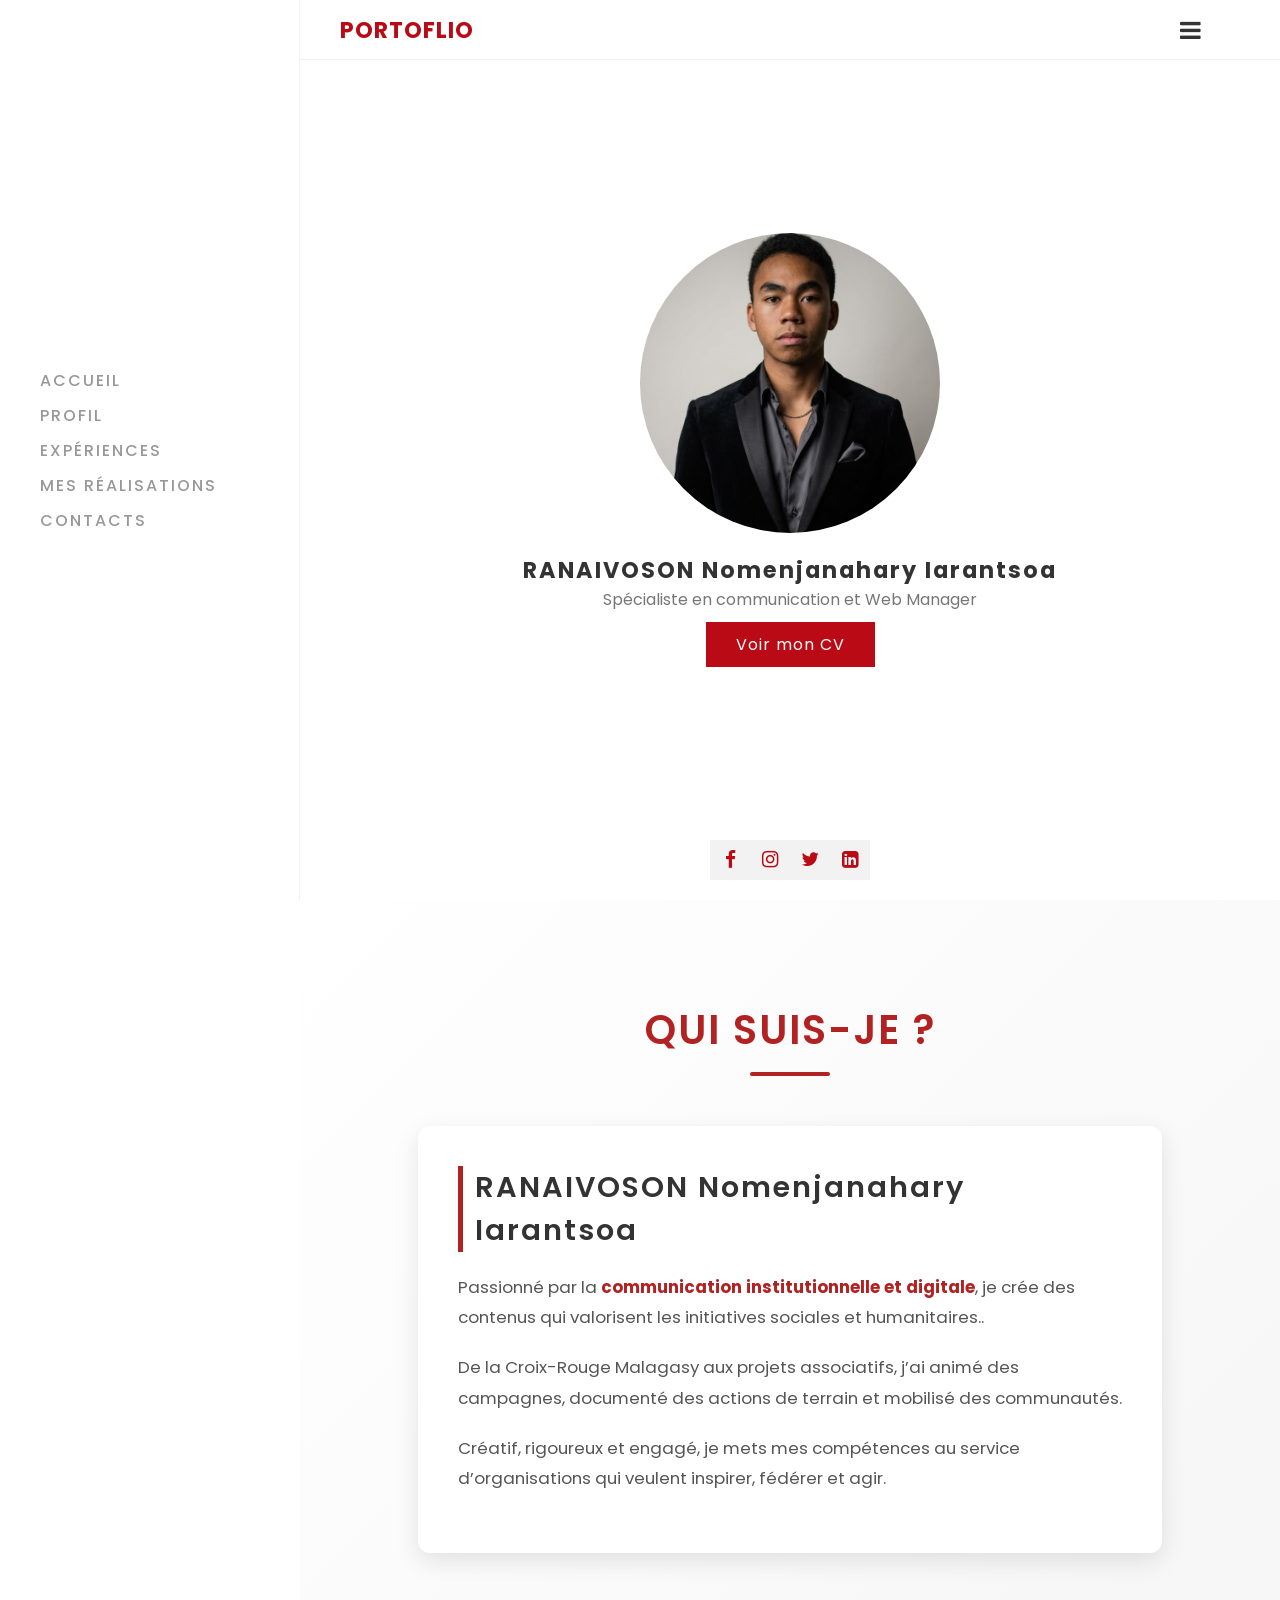
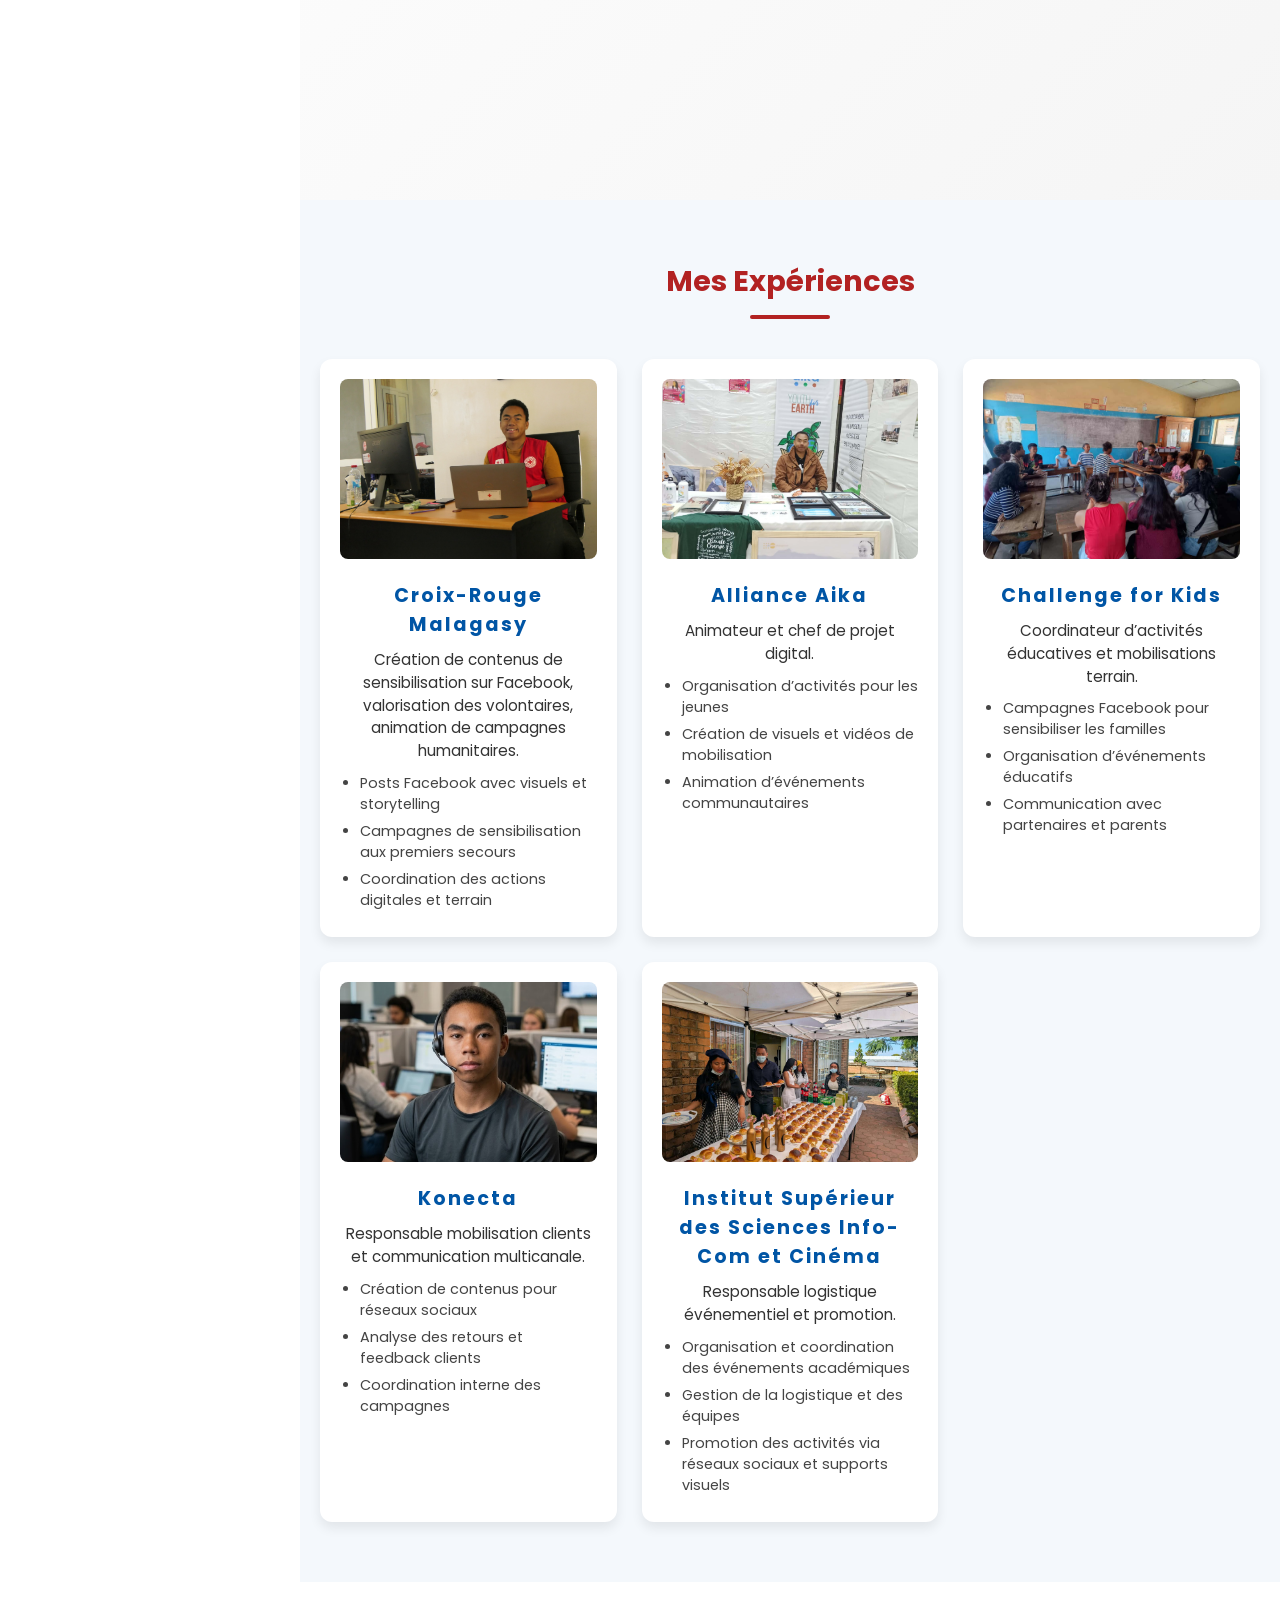
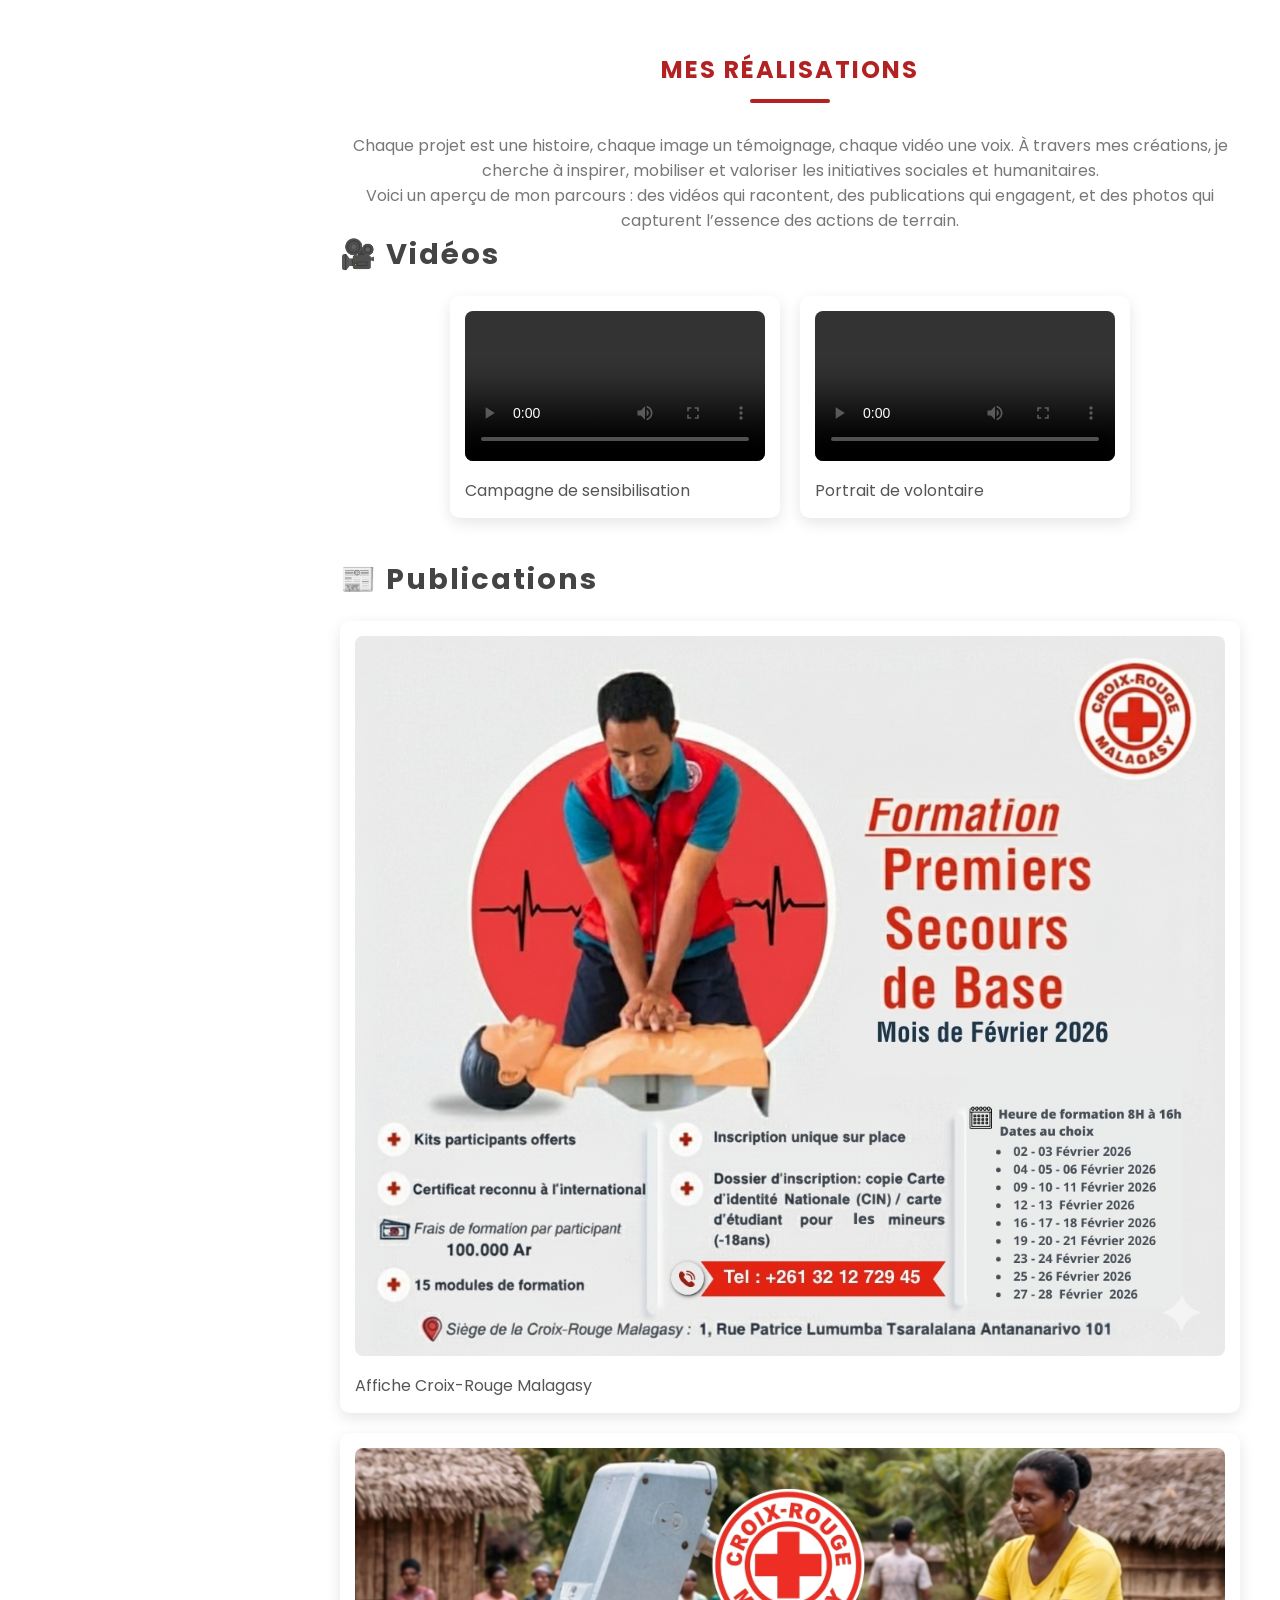
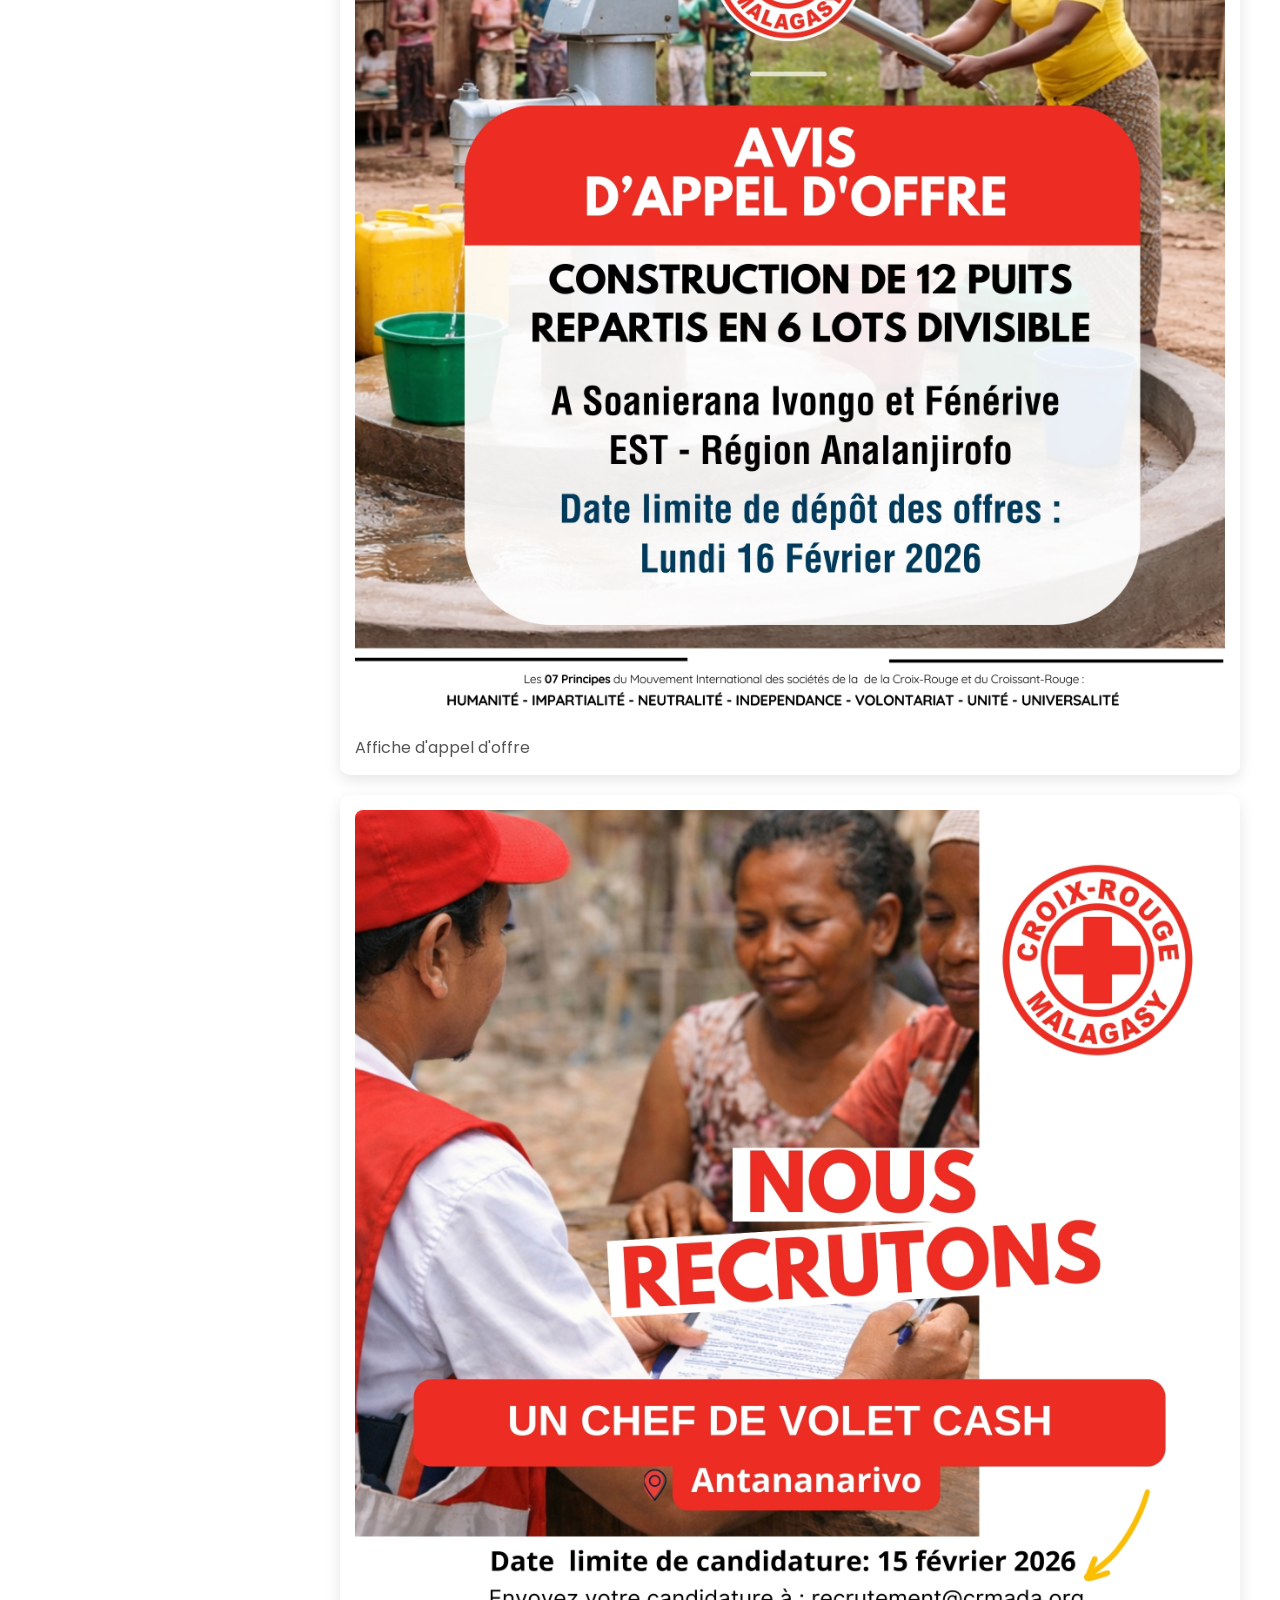
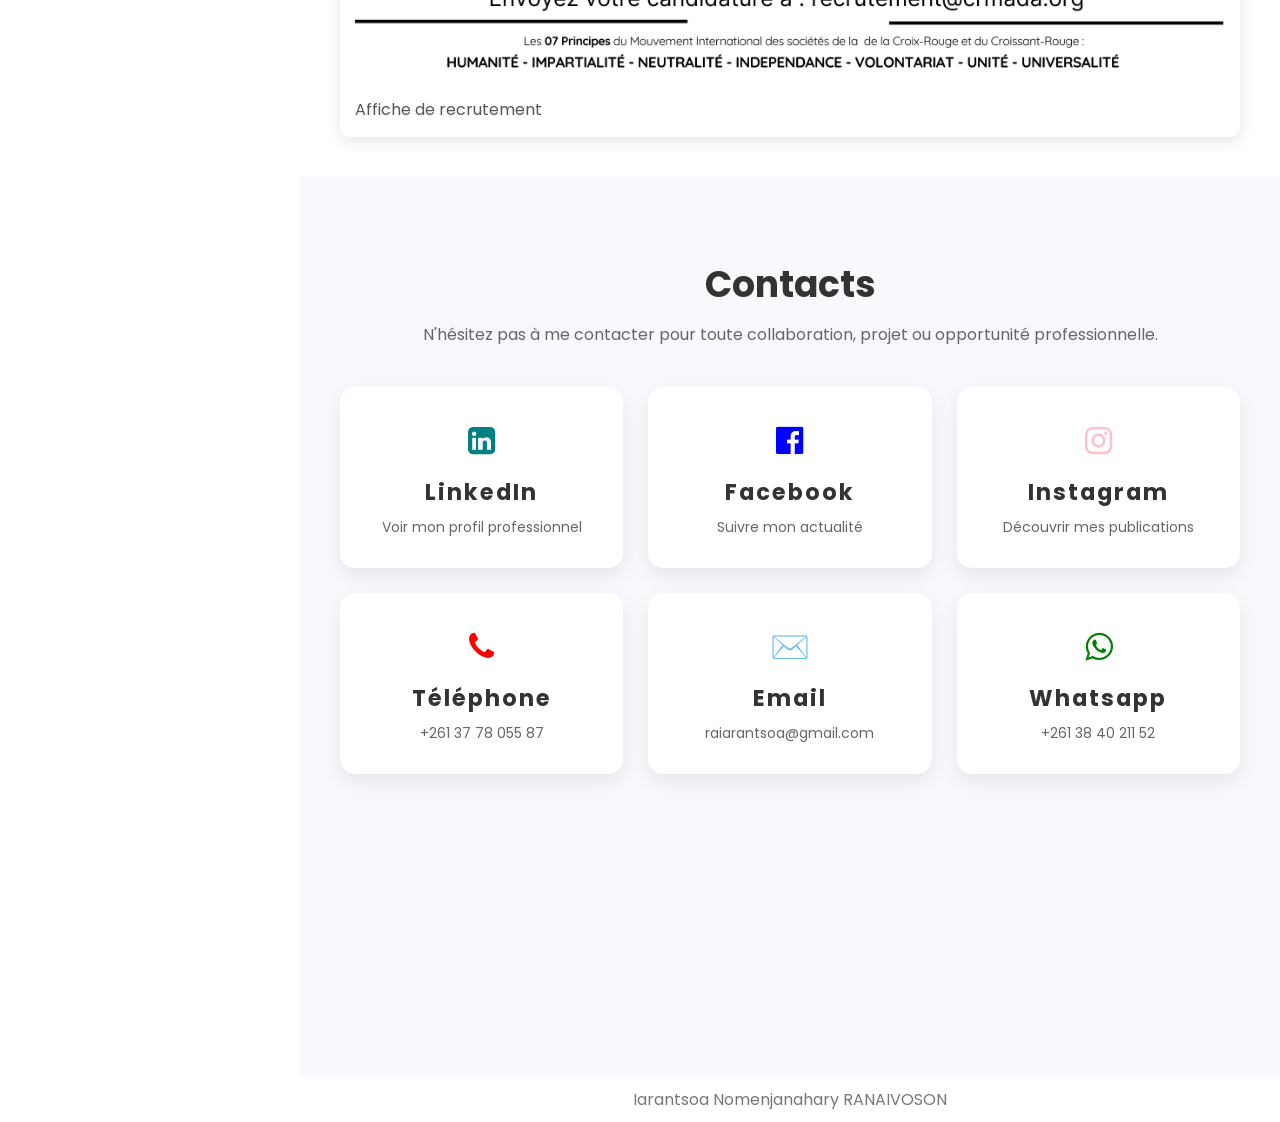
==== index.html @ b2b0bee0 "Changement de point d'entree" ====
<!DOCTYPE html>
<html>
<head>
	<meta name="viewport" content="width=device-width,initial-scale=1.0">
	<meta charset="utf-8">
	<title>Iarantsoa Nomejanahary RANAIVOSON</title>
		<link rel="icon" type="icon" href="img/photopdp.jpg">
	<link rel="stylesheet" type="text/css" href="css/style.css">
	<link rel="stylesheet" type="text/css" href="fa/css/font-awesome.css">
</head>
<body>
	<div class="container">
		<div class="navigation">
			<ul>
				<li><a href="#banner" onclick="toogleMenu()">Accueil</a></li>
				<li><a href="#about" onclick="toogleMenu()">Profil</a></li>
				<li><a href="#experiences" onclick="toogleMenu()">Expériences</a></li>
				<li><a href="#project" onclick="toogleMenu()">Mes réalisations</a></li>
				<li><a href="#contacts" onclick="toogleMenu()">Contacts</a></li>
			</ul>
		</div>
		<div class="main">
			<div class="topbar">
				<a href="" class="logo">Portoflio</a>
				<div class="toggle">
					<i class="fa  fa-bars" aria-hidden="true"></i>
				</div>
			</div>
			<!-- banner -->
			<section class="banner" id="banner">
				<div class="content">
					<div class="imgBx">
						<img src="img/photopdp.jpg" >
					</div>
					<h3>
						 RANAIVOSON Nomenjanahary Iarantsoa
					</h3>
					<p>
						Spécialiste en communication et Web Manager
					</p>
					<a href="cv/index.pdf" class="btn">Voir mon CV </a>
					<ul class="socialMedia">
						<li>
							<a href="https://www.facebook.com/iarantsoa.rnvs.3" target="_blank"><i class="fa  fa-facebook " aria-hidden="true"></i></a>
						</li>
						<li>
							<a href="https://l.facebook.com/l.php?u=https%3A%2F%2Fwww.instagram.com%2Fiarantsoarnvs%3Figsh%3DZWhvOGcxdGM3d3U2%26fbclid%3DIwZXh0bgNhZW0CMTAAYnJpZBExa0VMUjMwN0ZYQkN0WWZWNHNydGMGYXBwX2lkEDIyMjAzOTE3ODgyMDA4OTIAAR5w3efPGkUlTjDftX7gwZh1spsKpfz8XKN1yFJuy0aqqh0qO9L3MKx6yfAEMA_aem_KoYFIzAc4m8kQZNo7Ws1DQ&h=AT4IOeHcxe7ieRxf2lzGc7N1Xcu3I70grnsKXe87pZPsybtg59gprPv6Lv5XGTlJMgkVsBq06nFbKk8lMJZiVhrOu205NnX9miandU01-Leze6mNWTr0IlmEjfYr_ZLVyWRILw"><i class="fa   fa-instagram  " aria-hidden="true"></i></a>
						</li>
						<li>
							<a href=""><i class="fa  fa-twitter " aria-hidden="true"></i></a>
						</li>
						<li>
							<a href="https://l.facebook.com/l.php?u=https%3A%2F%2Fwww.linkedin.com%2Fin%2Fiarantsoa-nomenjanahary-ranaivoson-b321611b5%2Ffr%3Ffbclid%3DIwZXh0bgNhZW0CMTAAYnJpZBExa0VMUjMwN0ZYQkN0WWZWNHNydGMGYXBwX2lkEDIyMjAzOTE3ODgyMDA4OTIAAR4TrIrbIumOIO1NRiXqlJVB2dL7LQe43HGV12XHYDlV1n6swQoTzBR9OxOBsw_aem_l52jAe-01wV4t7SH_dzJBg&h=AT4IOeHcxe7ieRxf2lzGc7N1Xcu3I70grnsKXe87pZPsybtg59gprPv6Lv5XGTlJMgkVsBq06nFbKk8lMJZiVhrOu205NnX9miandU01-Leze6mNWTr0IlmEjfYr_ZLVyWRILw" target="_blank"><i class="fa  fa-linkedin-square" aria-hidden="true"></i></a>
						</li>
					</ul>
				</div>
			</section>
			<!--Apropos-->
			<section class="about" id="about">
			  <div class="title">
			    <h2>Qui suis-je ?</h2>
			  </div>
			  <div class="content">
			    <div class="textBox">
			      <h3>RANAIVOSON Nomenjanahary Iarantsoa</h3>
			      <p>
			         Passionné par la <span class="highlight">communication institutionnelle et digitale</span>, je crée des contenus qui valorisent les initiatives sociales et humanitaires..
			      </p>
			      <p>
			                De la Croix-Rouge Malagasy aux projets associatifs, j’ai animé des campagnes, documenté des actions de terrain et mobilisé des communautés.
			      </p>
			      <p>
			        Créatif, rigoureux et engagé, je mets mes compétences au service d’organisations qui veulent inspirer, fédérer et agir.
     			 </p>
			      </p>
			    </div>
			  </div>
			</section>

			<!-- Services -->
	<section id="experiences">
  <h2>Mes Expériences</h2>
  <div class="experience-grid">

    <!-- Croix-Rouge Malagasy -->
    <div class="card">
      <img src="img/1.jpg" alt="Croix-Rouge Malagasy">
      <h3>Croix-Rouge Malagasy</h3>
      <p>Création de contenus de sensibilisation sur Facebook, 
         valorisation des volontaires, animation de campagnes humanitaires.</p>
      <ul>
        <li>Posts Facebook avec visuels et storytelling</li>
        <li>Campagnes de sensibilisation aux premiers secours</li>
        <li>Coordination des actions digitales et terrain</li>
      </ul>
    </div>

    

    <!-- Alliance Aika -->
    <div class="card">
      <img src="img/aika.jpg" alt="Alliance Aika">
      <h3>Alliance Aika</h3>
      <p>Animateur et chef de projet digital.</p>
      <ul>
        <li>Organisation d’activités pour les jeunes</li>
        <li>Création de visuels et vidéos de mobilisation</li>
        <li>Animation d’événements communautaires</li>
      </ul>
    </div>
      <!-- Challenge for Kids -->
    <div class="card">
      <img src="img/cfk1.jpg" alt="Challenge for Kids">
      <h3>Challenge for Kids</h3>
      <p>Coordinateur d’activités éducatives et mobilisations terrain.</p>
      <ul>
        <li>Campagnes Facebook pour sensibiliser les familles</li>
        <li>Organisation d’événements éducatifs</li>
        <li>Communication avec partenaires et parents</li>
      </ul>
    </div>
<!-- Konecta -->
		    <div class="card">
		      <img src="img/000.jpg" alt="Konecta">
		      <h3>Konecta</h3>
		      <p>Responsable mobilisation clients et communication multicanale.</p>
		      <ul>
		        <li>Création de contenus pour réseaux sociaux</li>
		        <li>Analyse des retours et feedback clients</li>
		        <li>Coordination interne des campagnes</li>
		      </ul>
		    </div>
		  

		     <div class="card">
		      <img src="img/cfk.jpg" alt="Institut Supérieur des Sciences Info-Com et Cinéma">
		      <h3>Institut Supérieur des Sciences Info-Com et Cinéma</h3>
		      <p>Responsable logistique événementiel et promotion.</p>
		      <ul>
		        <li>Organisation et coordination des événements académiques</li>
		        <li>Gestion de la logistique et des équipes</li>
		        <li>Promotion des activités via réseaux sociaux et supports visuels</li>
		      </ul>
		    </div>

		  </div>
		</section>


			<!-- Projets -->
			<section class="project adjuste" id="project">
				<div class="title">
					<h2>Mes réalisations</h2>
				    <p>
				      Chaque projet est une histoire, chaque image un témoignage, chaque vidéo une voix. 
				      À travers mes créations, je cherche à <span class="highlight">inspirer, mobiliser et valoriser</span> 
				      les initiatives sociales et humanitaires. 
				    </p>
				    <p>
				      Voici un aperçu de mon parcours : des vidéos qui racontent, des publications qui engagent, 
				      et des photos qui capturent l’essence des actions de terrain.
				    </p>
				</div>
				 <div class="content">
    <!-- Vidéos -->
			    <div class="category fade-in">
			     	<h3>🎥 Vidéos</h3>
			     	<div class="grid">
			       		<div class="item zoom">
			         		<video controls src="videos/1.mp4"></video>
			         		<p>Campagne de sensibilisation</p>
			        	</div>
			        	<div class="item zoom">
			          		<video controls src="videos/4.mp4"></video>
			          		<p>Portrait de volontaire</p>
			        	</div>
			      	</div>
			    </div>
			    <!-- Publications -->
			    <div class="category fade-in">
			      <h3>📰 Publications</h3>
			      <div class="grid">
			        <div class="item zoom">
			          <img src="img/5.jpg" alt="Publication 1">
			          <p>Affiche Croix-Rouge Malagasy</p>
			        </div>
			        <div class="item zoom">
			          <img src="img/4.jpg" alt="Publication 2">
			          <p>Affiche d'appel d'offre</p>
			        </div>
			         <div class="item zoom">
			          <img src="img/3.jpg" alt="Publication 2">
			          <p>Affiche de recrutement</p>
			        </div>
			      </div>
			    </div>

			    <!-- Photos -->
				</div>
			</section>
		<!--Contact-->
			<section id="contacts" class="contact adjuste">
				<h2 class="section-title">Contacts</h2>
				<p class="contact-intro">
					N'hésitez pas à me contacter pour toute collaboration, projet ou opportunité professionnelle.
				</p>
				<div class="contact-container">
					<a href="" class="contact-card" target="_blank">
					<span class="icon">
						<i class="fa  fa-linkedin-square linkdin" aria-hidden="true"></i>
					</span>
					<h3>LinkedIn</h3>
					<p>Voir mon profil professionnel</p>
					</a>

					<a href="https://l.facebook.com/l.php?u=https%3A%2F%2Fwww.instagram.com%2Fiarantsoarnvs%3Figsh%3DZWhvOGcxdGM3d3U2%26fbclid%3DIwZXh0bgNhZW0CMTAAYnJpZBExa0VMUjMwN0ZYQkN0WWZWNHNydGMGYXBwX2lkEDIyMjAzOTE3ODgyMDA4OTIAAR5w3efPGkUlTjDftX7gwZh1spsKpfz8XKN1yFJuy0aqqh0qO9L3MKx6yfAEMA_aem_KoYFIzAc4m8kQZNo7Ws1DQ&h=AT4IOeHcxe7ieRxf2lzGc7N1Xcu3I70grnsKXe87pZPsybtg59gprPv6Lv5XGTlJMgkVsBq06nFbKk8lMJZiVhrOu205NnX9miandU01-Leze6mNWTr0IlmEjfYr_ZLVyWRILw
					" class="contact-card" target="_blank">
					<span class="icon">
						<i class="fa  fa-facebook-official fb" aria-hidden="true"></i>
					</span>
					<h3>Facebook</h3>
					<p>Suivre mon actualité</p>
					</a>

					<a href="https://instagram.com/tonprofil" class="contact-card" target="_blank">
					<span class="icon">
						<i class="fa  fa-instagram insta" aria-hidden="true"></i>
					</span>
					<h3>Instagram</h3>
					<p>Découvrir mes publications</p>
					</a>

					<a href="tel:+261377805587" class="contact-card">
					<span class="icon">
						<i class="fa  fa-phone phone" aria-hidden="true"></i>
					</span>
					<h3>Téléphone</h3>
					<p>+261 37 78 055 87</p>
					</a>

					<a href="raiarantsoa@gmail.com" class="contact-card">
					<span class="icon">✉️</span>
					<h3>Email</h3>
					<p>raiarantsoa@gmail.com</p>
					</a>

					<a href="https://wa.me/261384021152" class="contact-card">
					<span class="icon">
						<i class="fa  fa-whatsapp tsapp" aria-hidden="true"></i>
					</span>
					<h3>Whatsapp</h3>
					<p>+261 38 40 211 52</p>
					</a>
					
				</div>

			</section>
			
			<!-- Copyright Text -->
			<div class="copyright">
				<p>
					Iarantsoa Nomenjanahary RANAIVOSON
				</p>
			</div>
		</div>
	</div>
	
	<script>
		let toggle=document.querySelector('.toggle');
		let topbar=document.querySelector('.topbar');
		let navigation=document.querySelector('.navigation');
		let main=document.querySelector('.main');
		toggle.onclick=function(){
			toggle.classList.toggle('active');
			topbar.classList.toggle('active');
			navigation.classList.toggle('active');
			main.classList.toggle('active');
		}
		//now , we fix menu active class issue
		function toogleMenu(){
		let navigation=document.querySelector('.navigation');
		let main=document.querySelector('.main');
		navigation.classList.remove('active');
		main.classList.remove('active');
		}
	</script>
</body>
</html>
---- css/style.css ----
@import url('https:fonts.googleapis.com/css?family=Poppins:200,300,400,500,600,700,800,900&display=swap');
*{
	margin: 0;
	padding: 0;
	box-sizing: border-box;
	font-family: 'Poppins',sans-serif;
	scroll-behavior: smooth;
}

:root
{
	--black:#333;
	--black2:#b90a15;
	--white:#fff;
	--white2:#fff;
}
body
{
	overflow-x: hidden;
}
.container{
	position: relative;
	width: 100%
}
.navigation{
	position: fixed;
	width:300px;
	height: 100%;
	border-right: 1px solid rgba(0,0,0,0.05);
	background: var(--white2);
	display: flex;
	justify-content: center;
	align-items: center;
	overflow: hidden;
	transition: width 0.5s,left 0.5s ;
}
.navigation.active{
	width: 0;
}
.navigation ul
{
	position: relative;
	top: 0;
	left: 0;
	width: 100%;
	padding: 20px 40px;
}
.navigation ul li
{
	position: relative;
	width: 100%;
	list-style: none;
}
.navigation ul li a
{
	position: relative;
	display: block;
	width: 100%;
	margin: 10px 0;
	white-space: normal;
	display: flex;
	text-transform: uppercase;
	text-decoration: none;
	color: var(--black);
	font-weight: 500;
	letter-spacing: 2px;
	opacity: 0.5;
}
.navigation ul li a:hover
{
	opacity: 1;
}
.main
{
	position: absolute;
	width: calc(100% - 300px);
	left:300px;
	background: var(--white);
	min-height: 100vh;
	transition: width 0.5s, left:0.5s;
}
.main.active
{
	width: calc(100% - 0px);
	left: 0px;
}
.main .topbar
{
	position: fixed;
	top: 0;
	width: calc(100% - 300px);
	left: 300px;
	background: var(--white2);
	border-bottom: 1px solid rgba(0,0,0,0.05);
	height: 60px;
	padding: 0 40px;
	display: flex;
	justify-content: space-between;
	align-items: center;
	z-index: 10000;
	transition: width 0.5s, left:0.5s;
}
.main .topbar.active
{
	width: calc(100% - 0px);
	left: 0px;
}
.main .topbar .logo
{
	color: #b90a15;
	font-weight: 700;
	text-decoration: none;
	font-size: 1.4em;
	text-transform: uppercase;
	letter-spacing: 1px;
}
.main .topbar .toggle
{
	position: relative;
	width: 60px;
	height: 60px;
	cursor: pointer;
	display: flex;
	align-items: center;
	font-size: 24px;
	color: var(--black);
}
section
{
	position: relative;
	min-height: 100vh;
}
.banner
{
	display: flex;
	justify-content: center;
	align-items: center;
	padding: 0 20px;
}
.banner .content
{
	display: flex;
	flex-direction: column;
	align-items: center;
	justify-content: center;
}
.banner .imgBx
{
	position: relative;
	width: 300px;
	height: 300px;
	overflow: hidden;
	border-radius: 50%;
	margin-bottom: 20px;
}
.banner .imgBx img
{
	position: absolute;
	top: 0;
	left: 0;
	width: 100%;
	height: 100%;
	object-fit: cover;
}
h3
{
	position: relative;
	font-size: 1.4em;
	color: var(--black);
	letter-spacing: 2px;
	/*text-transform: uppercase;*/
}
p
{
	color: #777;
}
.btn
{
	position: relative;
	display: inline-block;
	padding: 10px 30px;
	background: #b90a15;
	color: #fff;
	font-weight: 400;
	letter-spacing: 1px;
	margin-top: 10px;
	text-decoration: none;
}
.socialMedia
{
	position: absolute;
	bottom: 20px;
	display: flex;
}
.socialMedia li
{
	list-style: none;
}
.socialMedia li a
{
	display: inline-block;
	width: 40px;
	height: 40px;
	background: rgba(0,0,0,0.05);
	display: flex;
	justify-content: center;
	align-items: center;
	text-decoration: none;
	color: #b90a15;
	font-size: 1.2em;
}
.socialMedia li a:hover
{
	background: var(--black2);
	color: #fff;
}
.adjuste
{
	width: 100%;
	position: relative;
	min-height: 100vh;
	padding: 0 40px;
	padding-top: 70px;
	background: var(--white);
	color: var(--black);
	display: inline-block;
}
.title
{
	width: 100%;
	text-align: center;
	display: flex;
	justify-content: center;
	align-items: center;
	flex-direction: column;
}
.title h2
{
	position: relative;
	text-transform: uppercase;
	letter-spacing: 2px;
	font-size: 1.5em;
	margin-bottom: 30px;
	color: #b22222;
  font-weight: 700;
}
.title h2::
{
	content:'';
	position: absolute;
	left: 50%;
	transform: translateX(-50%);
	bottom: -10px;
	width: 50px;
	height: 1px;
	background: var(--black);
}
/*.about */
/* Section About */
.about {
  padding: 100px 12%;
  background: linear-gradient(135deg, #ffffff, #f5f5f5);
  font-family: 'Poppins', sans-serif;
}

.about .title h2 {
  text-align: center;
  font-size: 2.5em;
  color: #b22222;
  margin-bottom: 50px;
  font-weight: 600;
  position: relative;
}

.about .title h2::after {
  content: "";
  display: block;
  width: 80px;
  height: 4px;
  background: #b22222;
  margin: 12px auto 0;
  border-radius: 2px;
}

.about .content {
  display: flex;
  justify-content: center;
}

.about .textBox {
  max-width: 800px;
  background: #fff;
  padding: 40px;
  border-radius: 12px;
  box-shadow: 0 8px 25px rgba(0,0,0,0.1);
  text-align: left;
  transition: transform 0.3s ease;
}

.about .textBox:hover {
  transform: translateY(-5px);
}

.about .textBox h3 {
  font-size: 1.8em;
  margin-bottom: 20px;
  color: #333;
  font-weight: 600;
  border-left: 5px solid #b22222;
  padding-left: 12px;
}

.about .textBox p {
  font-size: 1.05em;
  line-height: 1.8;
  color: #555;
  margin-bottom: 20px;
}

.about .textBox .highlight {
  color: #b22222;
  font-weight: bold;
}

/* Responsive Design */
@media (max-width: 768px) {
  .about {
    padding: 60px 8%;
  }

  .about .textBox {
    padding: 25px;
  }

  .about .title h2 {
    font-size: 2em;
  }

  .about .textBox h3 {
    font-size: 1.4em;
  }

  .about .textBox p {
    font-size: 0.95em;
  }
}
/*
.services .content
{
	display: grid;
	grid-template-columns: repeat(3,1fr);
	grid-gap: 20px;
	margin: 40px 0;
}
.services .content .serviceBox
{
	border:1px solid rgba(0,0,0,0.05);
	padding: 50px 20px;
	display: flex;
	background: var(--white2);
	justify-content: center;
	align-items: center;
	flex-direction: column;
}
.services .content .serviceBox img
{
	max-width: 50px;
}

.services .content .serviceBox h2
{
	font-size: 1.1em;
	margin-top: 20px;
	margin-bottom: 10px;
	font-weight: 600;
	color: var(--black);
	text-align: center;
	letter-spacing: 2px;
	text-transform: uppercase;
}
.services .content .serviceBox p
{
	text-align: center;
}*/
#experiences {
  padding: 60px 20px;
  background-color: #f4f8fc;
  text-align: center;
}
#experiences h2{
  font-size: 1.8em;
  margin-bottom: 40px;
  color:#b22222 ;
}
.experience-grid {
  display: grid;
  grid-template-columns: repeat(auto-fit, minmax(280px, 1fr));
  gap: 25px;
}
#experiences h2::after {
  content: "";
  display: block;
  width: 80px;
  height: 4px;
  background: #b22222;
  margin: 12px auto 0;
  border-radius: 2px;

}
.card {
  background: white;
  border-radius: 12px;
  box-shadow: 0 6px 12px rgba(0,0,0,0.08);
  padding: 20px;
  transition: transform 0.3s ease;
}
.card:hover {
  transform: translateY(-8px);
}
.card img {
  width: 100%;
  height: 180px;
  object-fit: cover;
  border-radius: 8px;
  margin-bottom: 15px;
}
.card h3 {
  color: #0055a5;
  font-size: 1.2em;
  margin-bottom: 10px;
}
.card p {
  font-size: 0.95em;
  color: #333;
  line-height: 1.5;
}
.card ul {
  text-align: left;
  margin-top: 10px;
  padding-left: 20px;
  font-size: 0.9em;
  color: #444;
}
.card ul li {
  margin-bottom: 6px;
}
/*------------------Projets----*/
.project .title h2::after {
  content: "";
  display: block;
  width: 80px;
  height: 4px;
  background: #b22222;
  margin: 12px auto 0;
  border-radius: 2px;

}
.gallery {
  padding: 50px;
  background: #f9f9f9;
  text-align: center;
}

.gallery .title h2 {
  font-size: 2.5em;
  margin-bottom: 10px;
  color: #333;
}

.gallery .intro {
  font-size: 1.2em;
  color: #666;
  margin-bottom: 30px;
}

.category {
  margin-bottom: 40px;
}

.category h3 {
  font-size: 1.8em;
  margin-bottom: 20px;
  color: #444;
}

.grid {
  display: flex;
  flex-wrap: wrap;
  gap: 20px;
  justify-content: center;
}

.item {
  background: #fff;
  border-radius: 10px;
  padding: 15px;
  box-shadow: 0 5px 15px rgba(0,0,0,0.1);
  transition: transform 0.3s ease, box-shadow 0.3s ease;
}

.item img, .item video {
  max-width: 100%;
  border-radius: 8px;
}

.item p {
  margin-top: 10px;
  font-size: 1em;
  color: #555;
}

/* Animations */
.fade-in {
  animation: fadeIn 1.2s ease forwards;
  opacity: 0;
}

.zoom:hover {
  transform: scale(1.05);
  box-shadow: 0 8px 20px rgba(0,0,0,0.2);
}

@keyframes fadeIn {
  from { opacity: 0; transform: translateY(30px); }
  to { opacity: 1; transform: translateY(0); }
}
/*.project .content
{
	display: grid;
	grid-template-columns: repeat(3,1fr);
	grid-gap: 20px;
	margin: 40px 0;
}

.project .content .workBx
{
	position: relative;
	width: 100%;
	height: 300px;
	overflow: hidden;
}
.project .content .workBx .imgBx
{
	position: relative;
	width: 100%;
	height: 100%;
	transform: translateY(0);
	transition: 0.5s ease-in-out;
}
.project .content .workBx:hover .imgBx
{
	transform: translateY(-100%);
}
.project .content .workBx .imgBx img
{
	position: absolute;
	top: 0;
	left: 0;
	width: 100%;
	height: 100%;
	object-fit: cover;
}
.project .content .workBx .textBx 
{
	position: absolute;
	top: 0;
	left: 0;
	width: 100%;
	height: 100%;
	background: var(--black);
	display: flex;
	justify-content: center;
	align-items: center;
	transform: translateY(100%);
	transition: 0.5s ease-in-out;
}
.project .content .workBx:hover .textBx 
{
	transform: translateY(0);
}
.project .content .workBx .textBx h3
{
	color: #fff;
	font-size: 1em;
}*/

/*Contact*/
.contact {
    padding: 80px 20px;
    background: #f8f9fc;
    text-align: center;
}

.section-title {
    font-size: 36px;
    margin-bottom: 10px;
}

.contact-intro {
    color: #666;
    margin-bottom: 40px;
}

.contact-container {
    display: grid;
    grid-template-columns: repeat(auto-fit, minmax(220px, 1fr));
    gap: 25px;
    max-width: 900px;
    margin: auto;
}

.contact-card {
    background: white;
    padding: 30px 20px;
    border-radius: 15px;
    text-decoration: none;
    color: #333;
    box-shadow: 0 8px 20px rgba(0,0,0,0.08);
    transition: 0.3s;
}

.contact-card:hover {
    transform: translateY(-8px);
    box-shadow: 0 12px 30px rgba(0,0,0,0.15);
}

.icon {
    font-size: 32px;
    display: block;
    margin-bottom: 10px;
}

.contact-card h3 {
    margin-bottom: 8px;
}

.contact-card p {
    font-size: 14px;
    color: #666;
}
.fb{
	background: ;
	color: blue;
}
.tsapp{
	background: ;
	color: green;
}
.linkdin{
	background: ;
	color: teal;
}
.insta{
	background: ;
	color: pink;
}
.phone{
	background: ;
	color: red;
}
.photo{
	background: ;
	font-size: 55px;
	color: grey;
}
@media (max-width: 768px) {

.section-title{
    font-size:28px;
}

.contact-intro{
    font-size:14px;
}

.contact-card{
    padding:25px 15px;
}

}
/*copyright*/
.copyright{
	position: relative;
	bottom: 0;
	padding: 10px 40px;
	text-align: center;
}
/*Now,Make it responsive*/
@media (max-width: 992px)
{
	.navigation
	{
		left: -100%;
	}
	.navigation.active
	{
		left:0;
		width: 100%;
	}
	.main{
		width: 100%;
		left: 0;
	}
	.main.active
	{
		left: 100%;
	}
	.main .topbar
	{
		width: 100%;
		left: 0;
		padding: 0 20px;
	}
.navigation ul
{
	padding: 20px 20px;
}
	.banner .imgBx
	{
		width: 250px;
		height: 250px;
	}
	.banner h3,.banner p
	{
		text-align: center;
	}
	.adjust
	{
		padding: 0 20px;
		padding-top: 80px;
	}
	.about .content
	{
		flex-direction: column;
	}
	.about .content .textBox
	{
		width: 100%;
		min-width: 100%;
	}
	.about .content .imgBx
	{
		margin-top: 20px;
		margin-left: 0;
	}
	.services .content
	{
	grid-template-columns: repeat(2,1fr);
	}
	.project .content
	{
		grid-template-columns: repeat(2,1fr);
	}
}
@media (max-width: 767px)
{
	.services .content
	{
	grid-template-columns: repeat(1,1fr);
	}
	.project .content
	{
		grid-template-columns: repeat(1,1fr);
	}
	.testimonals .content
	{
		grid-template-columns: repeat(1,1fr);
	}
	.contact .contactForm .row
	{
		grid-template-columns: repeat(1,1fr);
	}
	.contact
	{
		margin-bottom: 40px;
	}
	.copyright
	{
		padding: 10px 20px;
	}
}
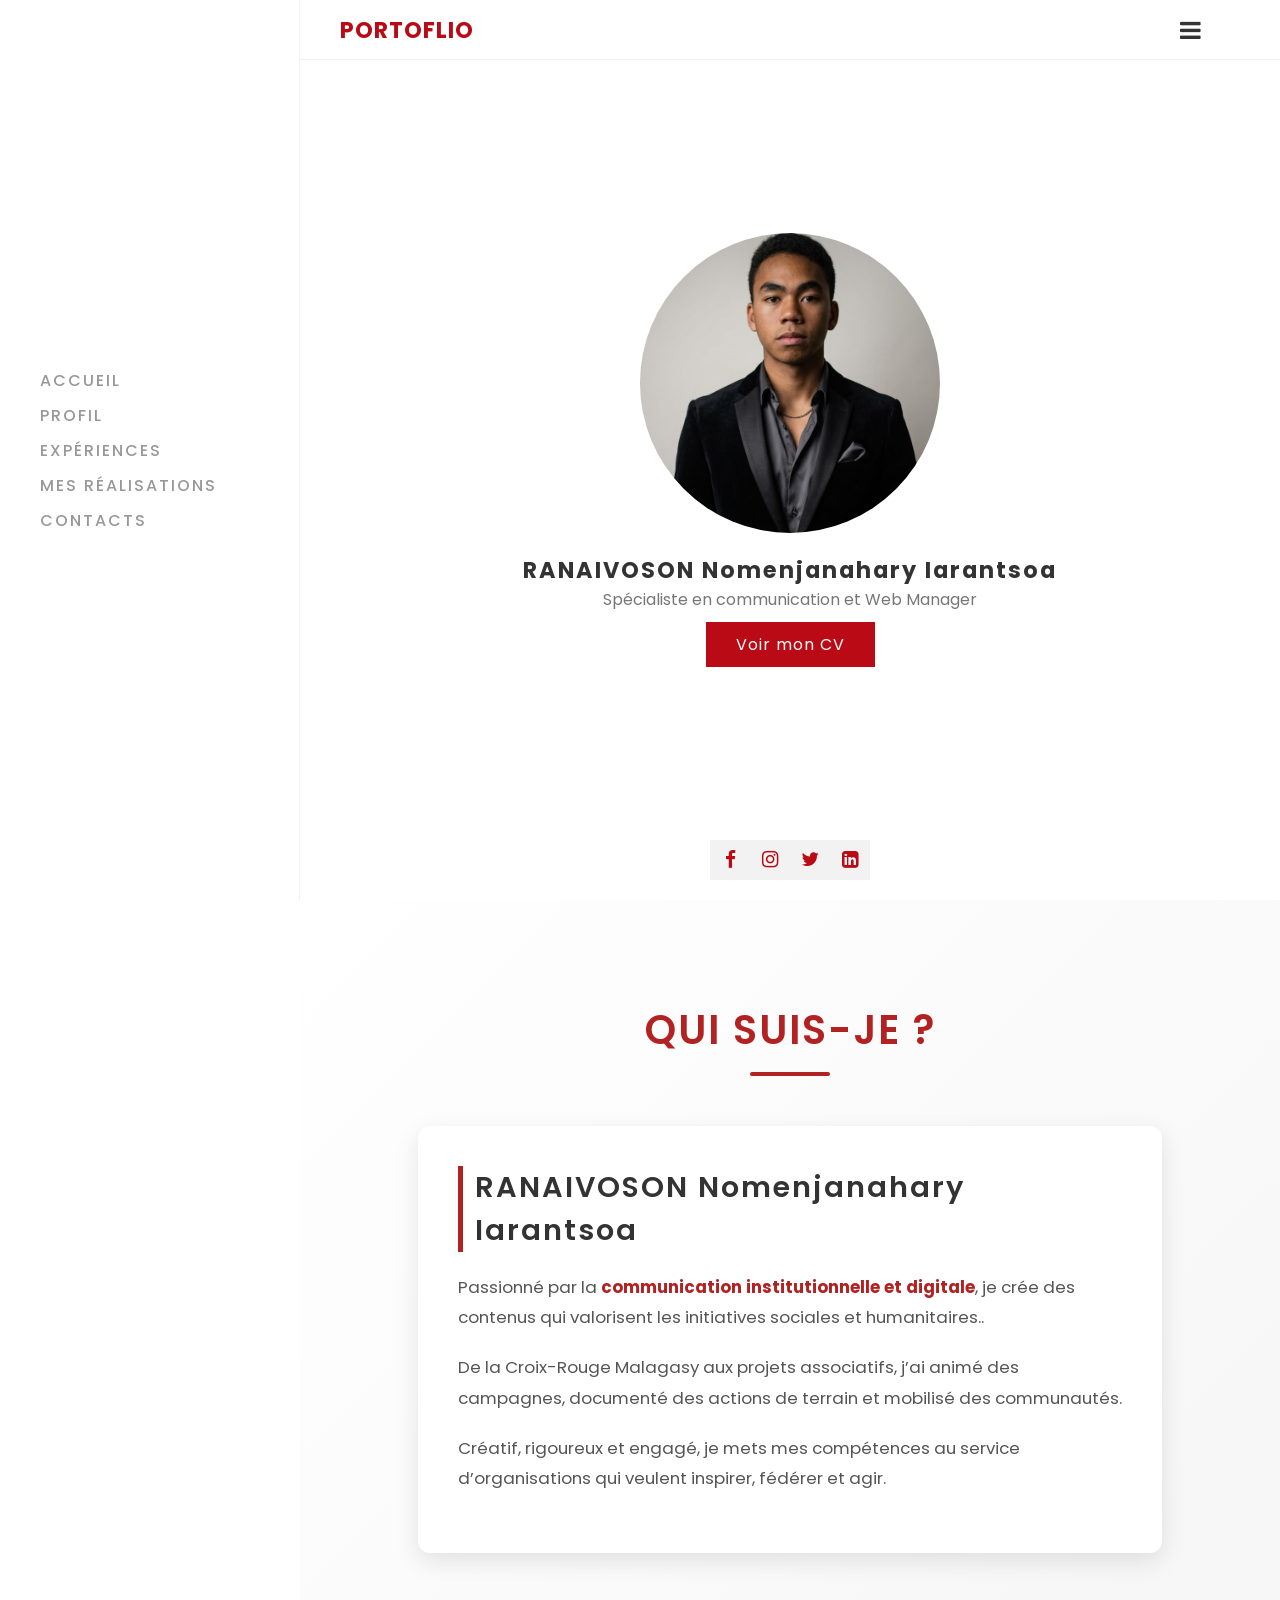
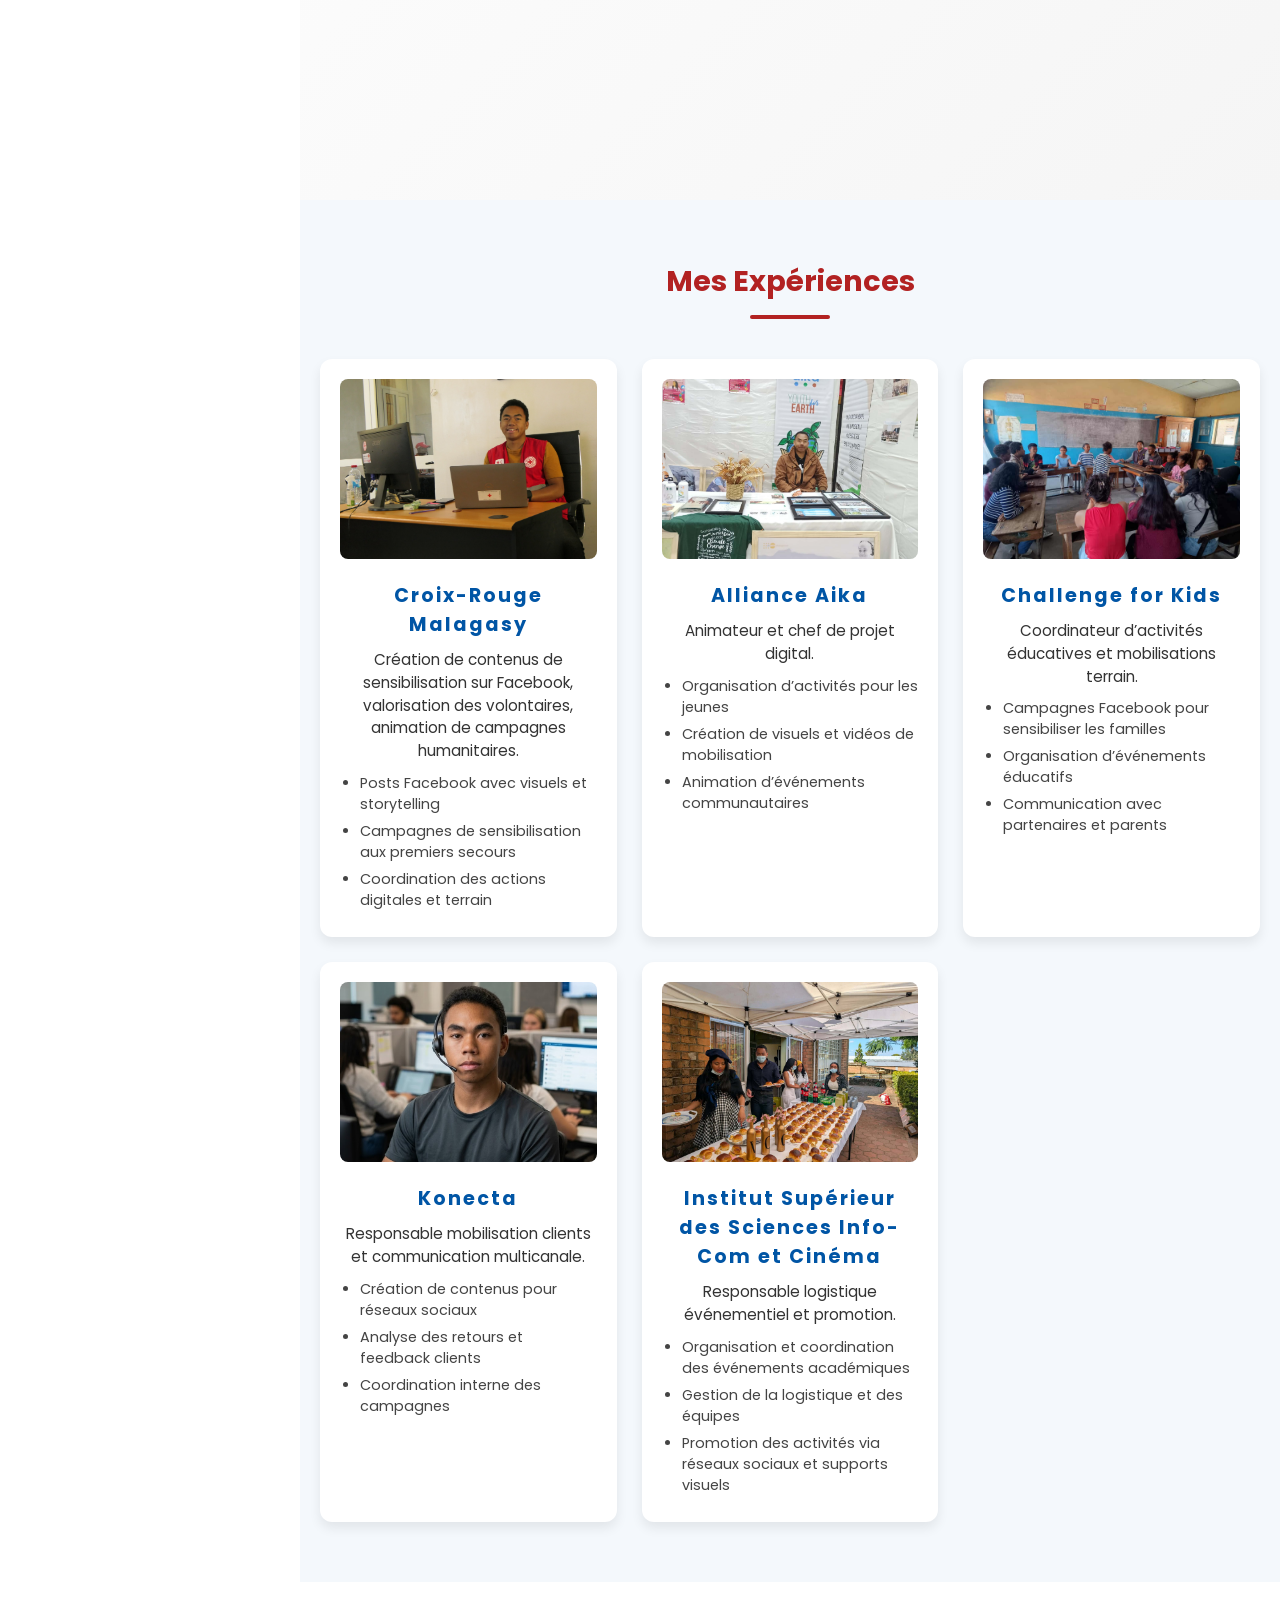
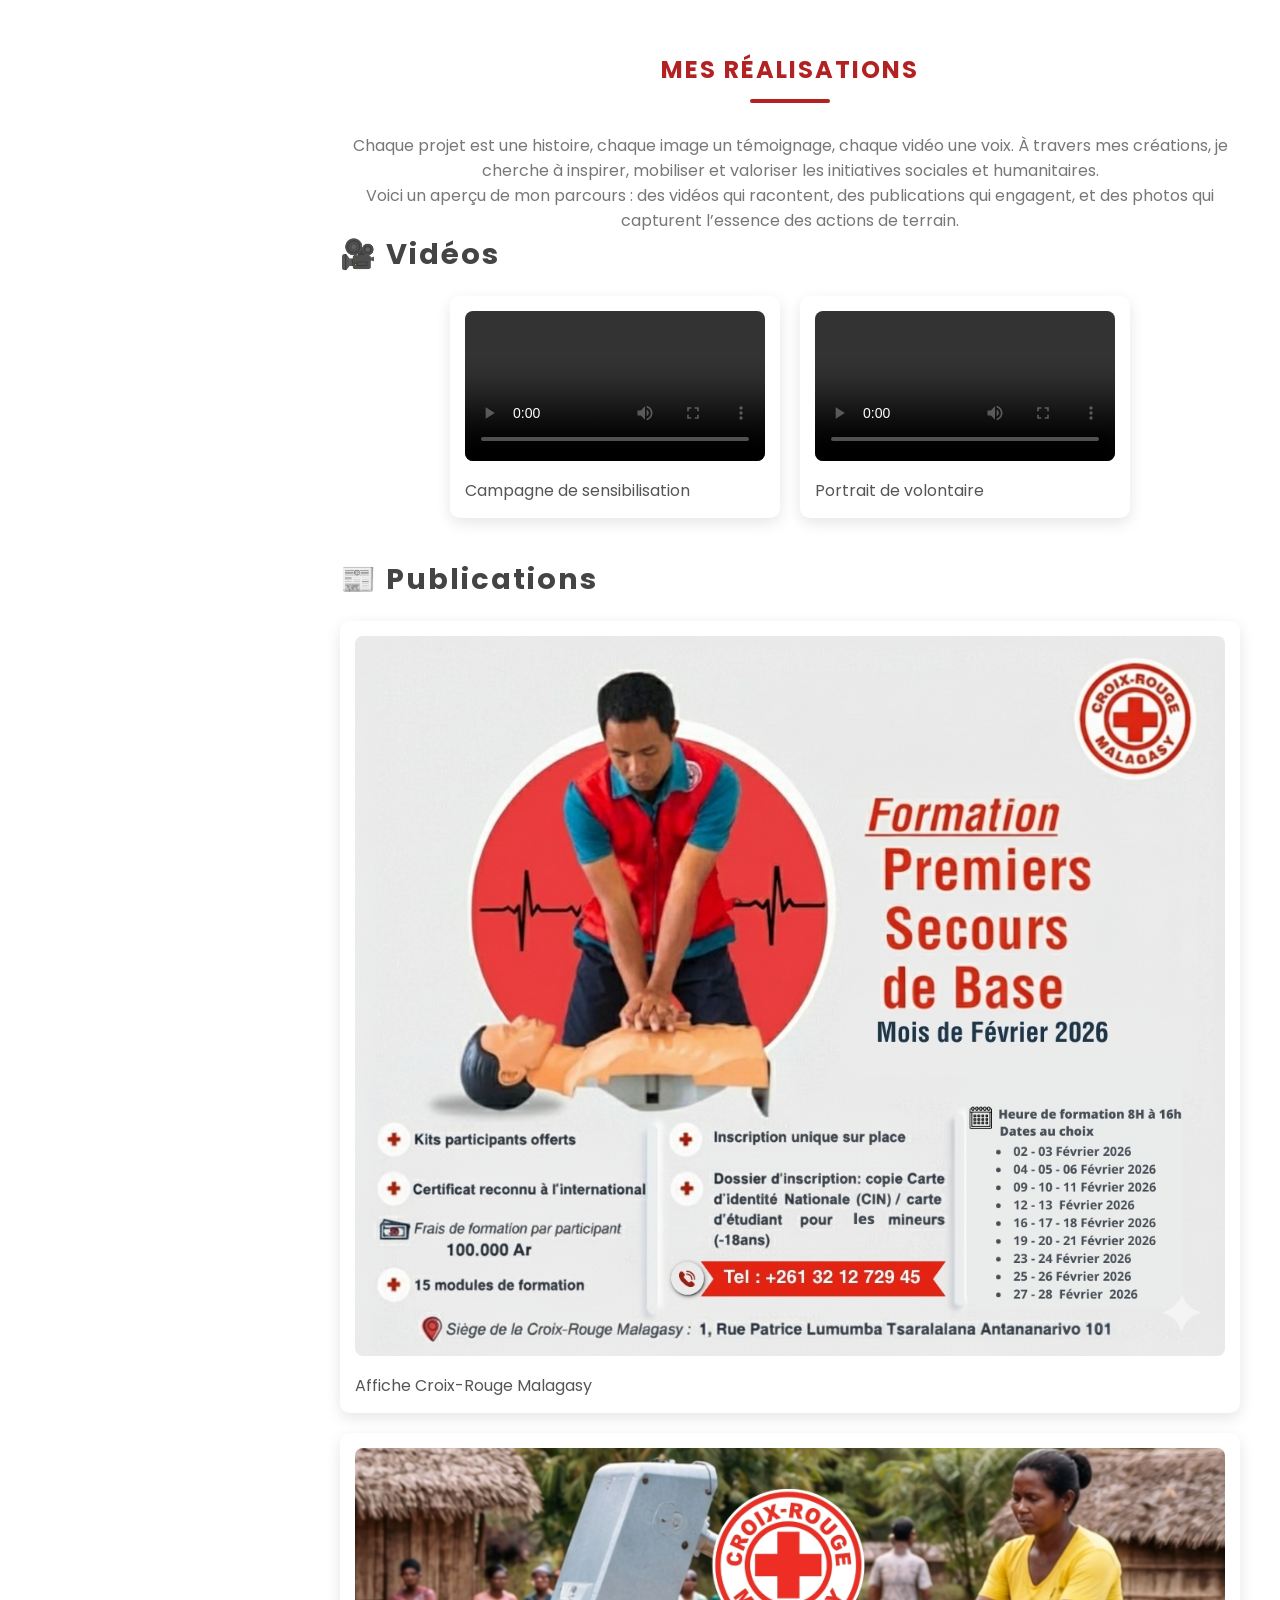
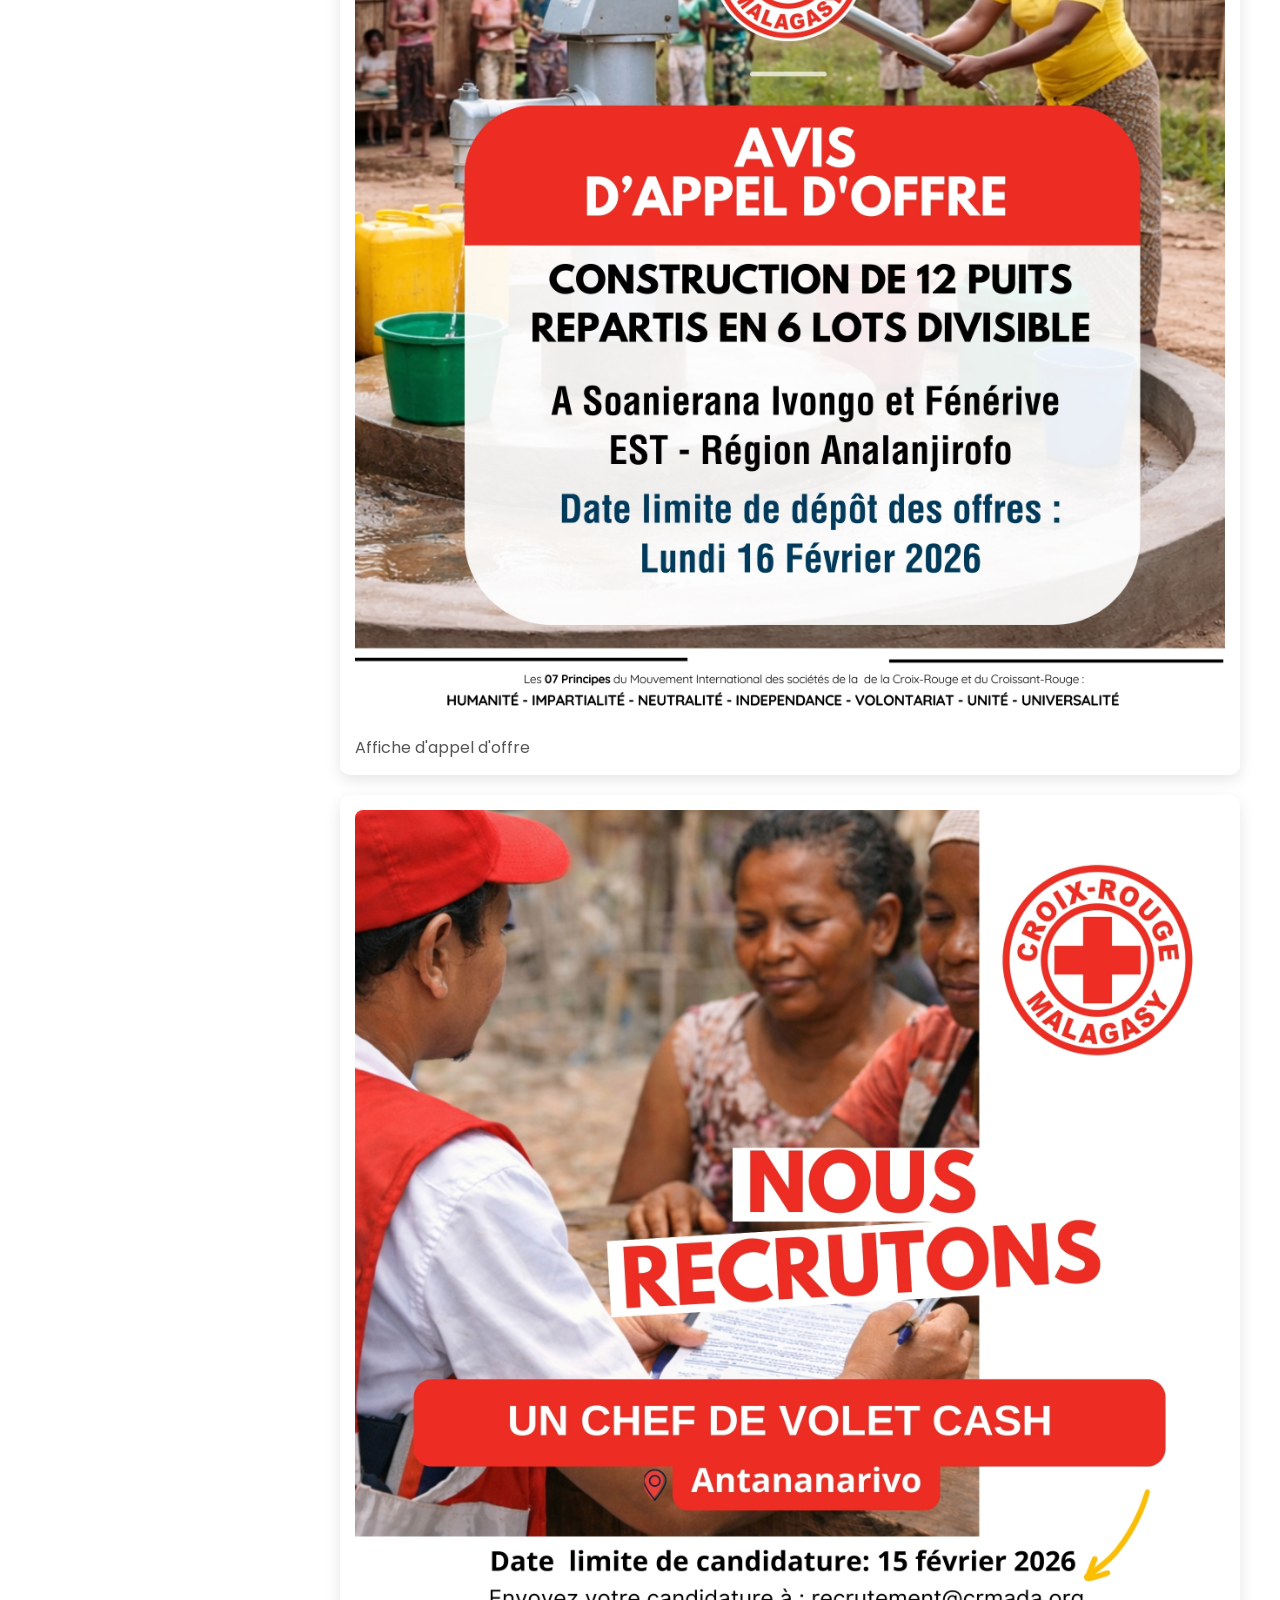
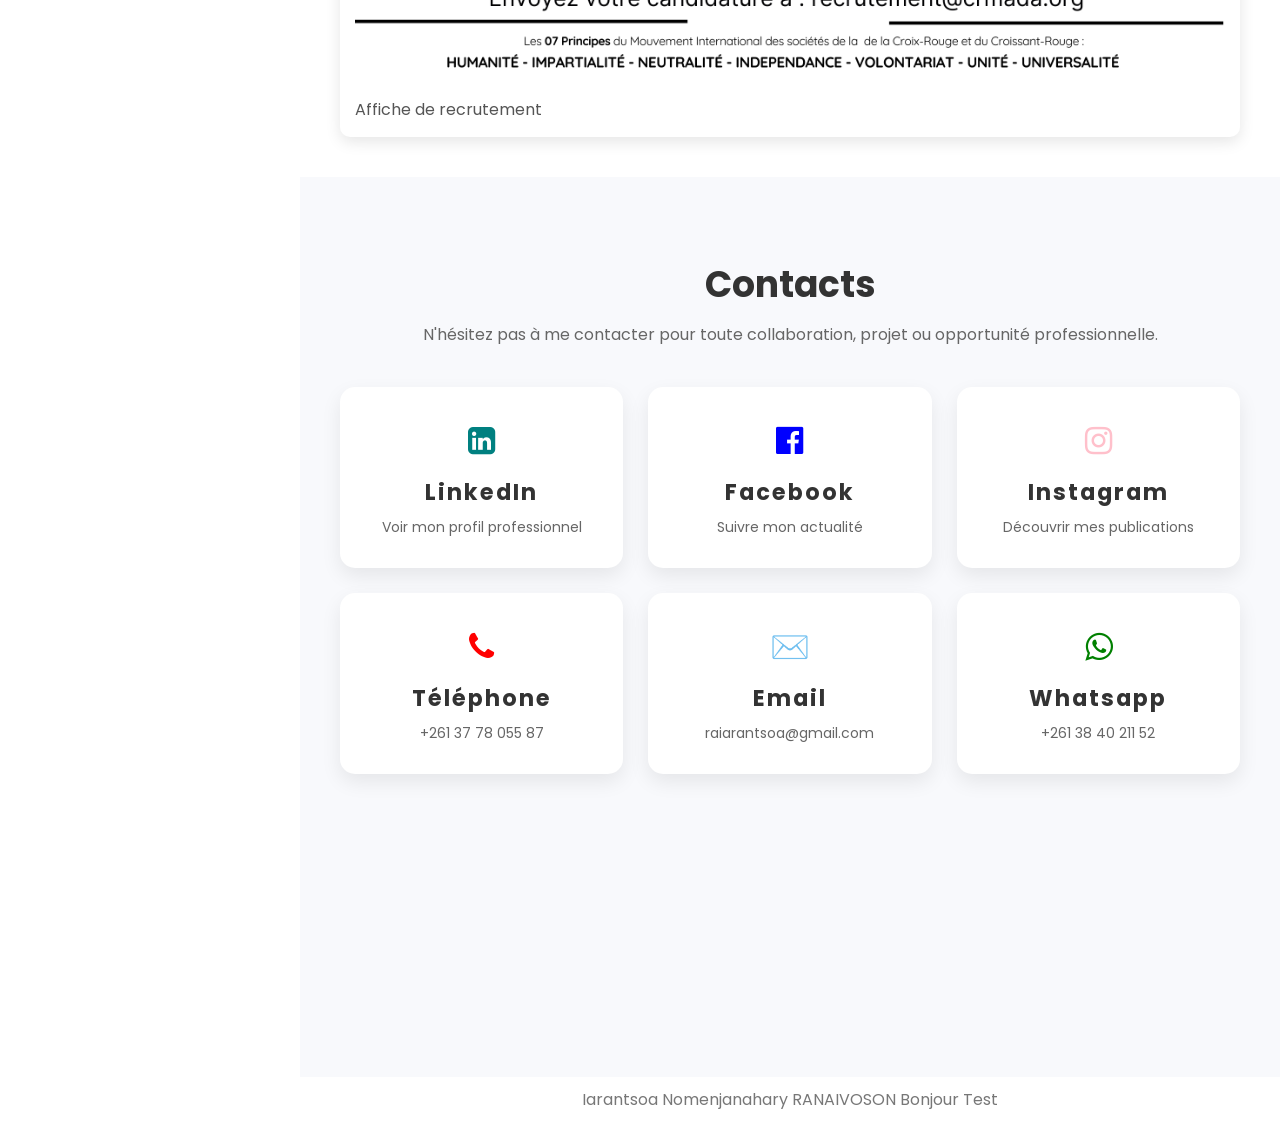
==== commit f3cd80b6: "Test" ====
--- a/index.html
+++ b/index.html
@@ -259,7 +259,7 @@
 			<!-- Copyright Text -->
 			<div class="copyright">
 				<p>
-					Iarantsoa Nomenjanahary RANAIVOSON
+					Iarantsoa Nomenjanahary RANAIVOSON Bonjour Test
 				</p>
 			</div>
 		</div>
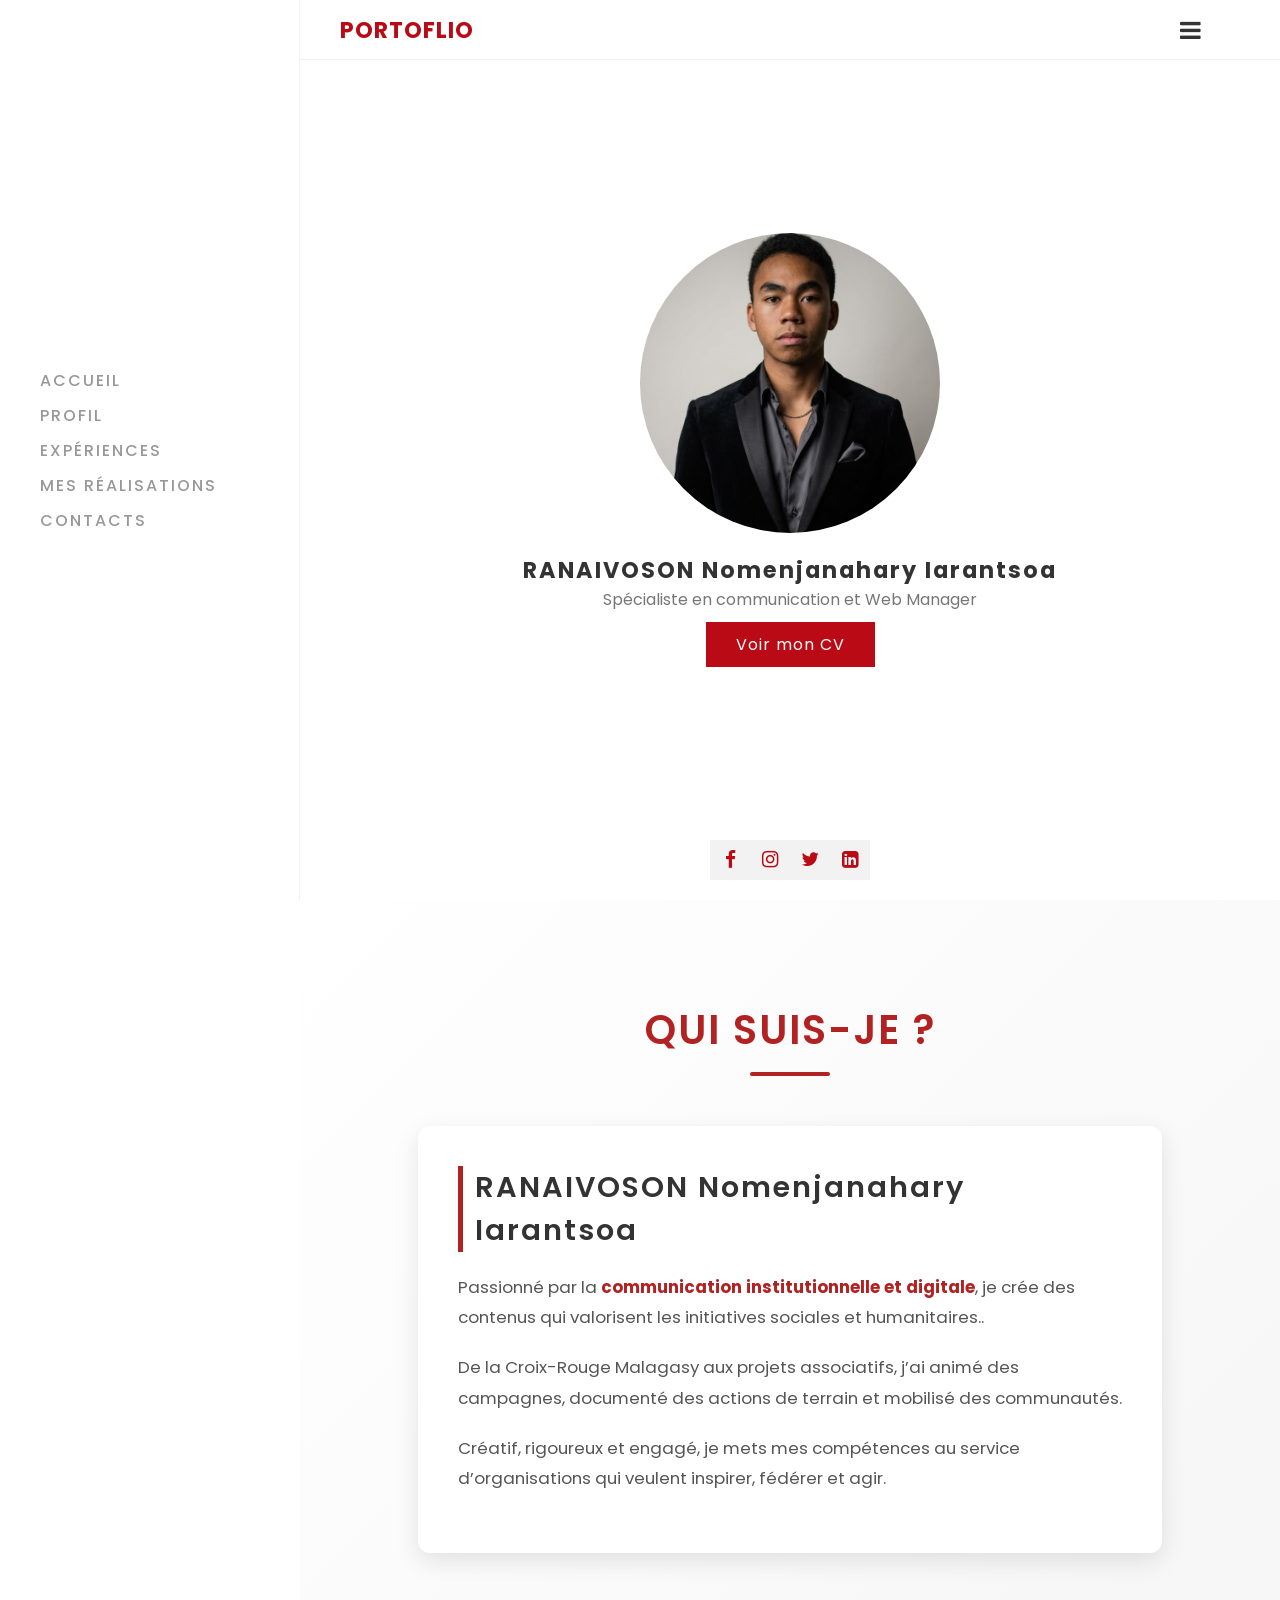
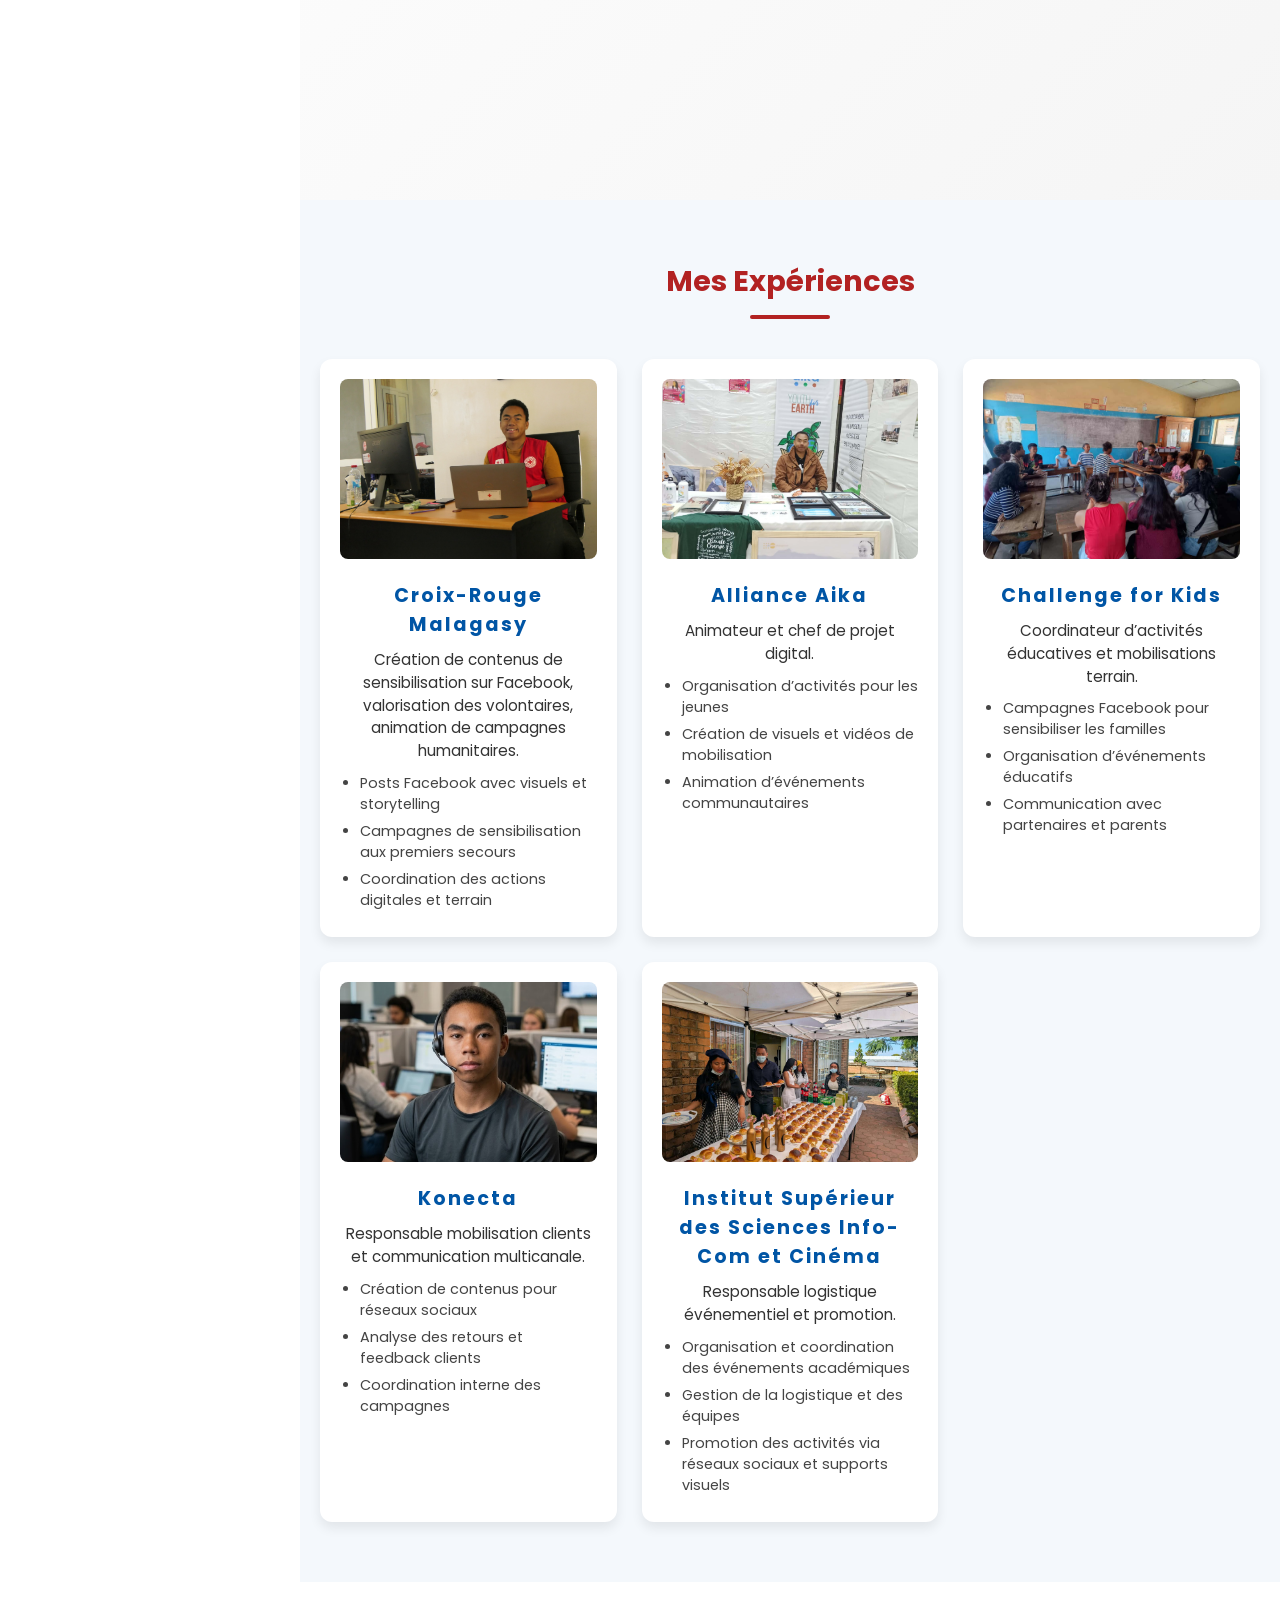
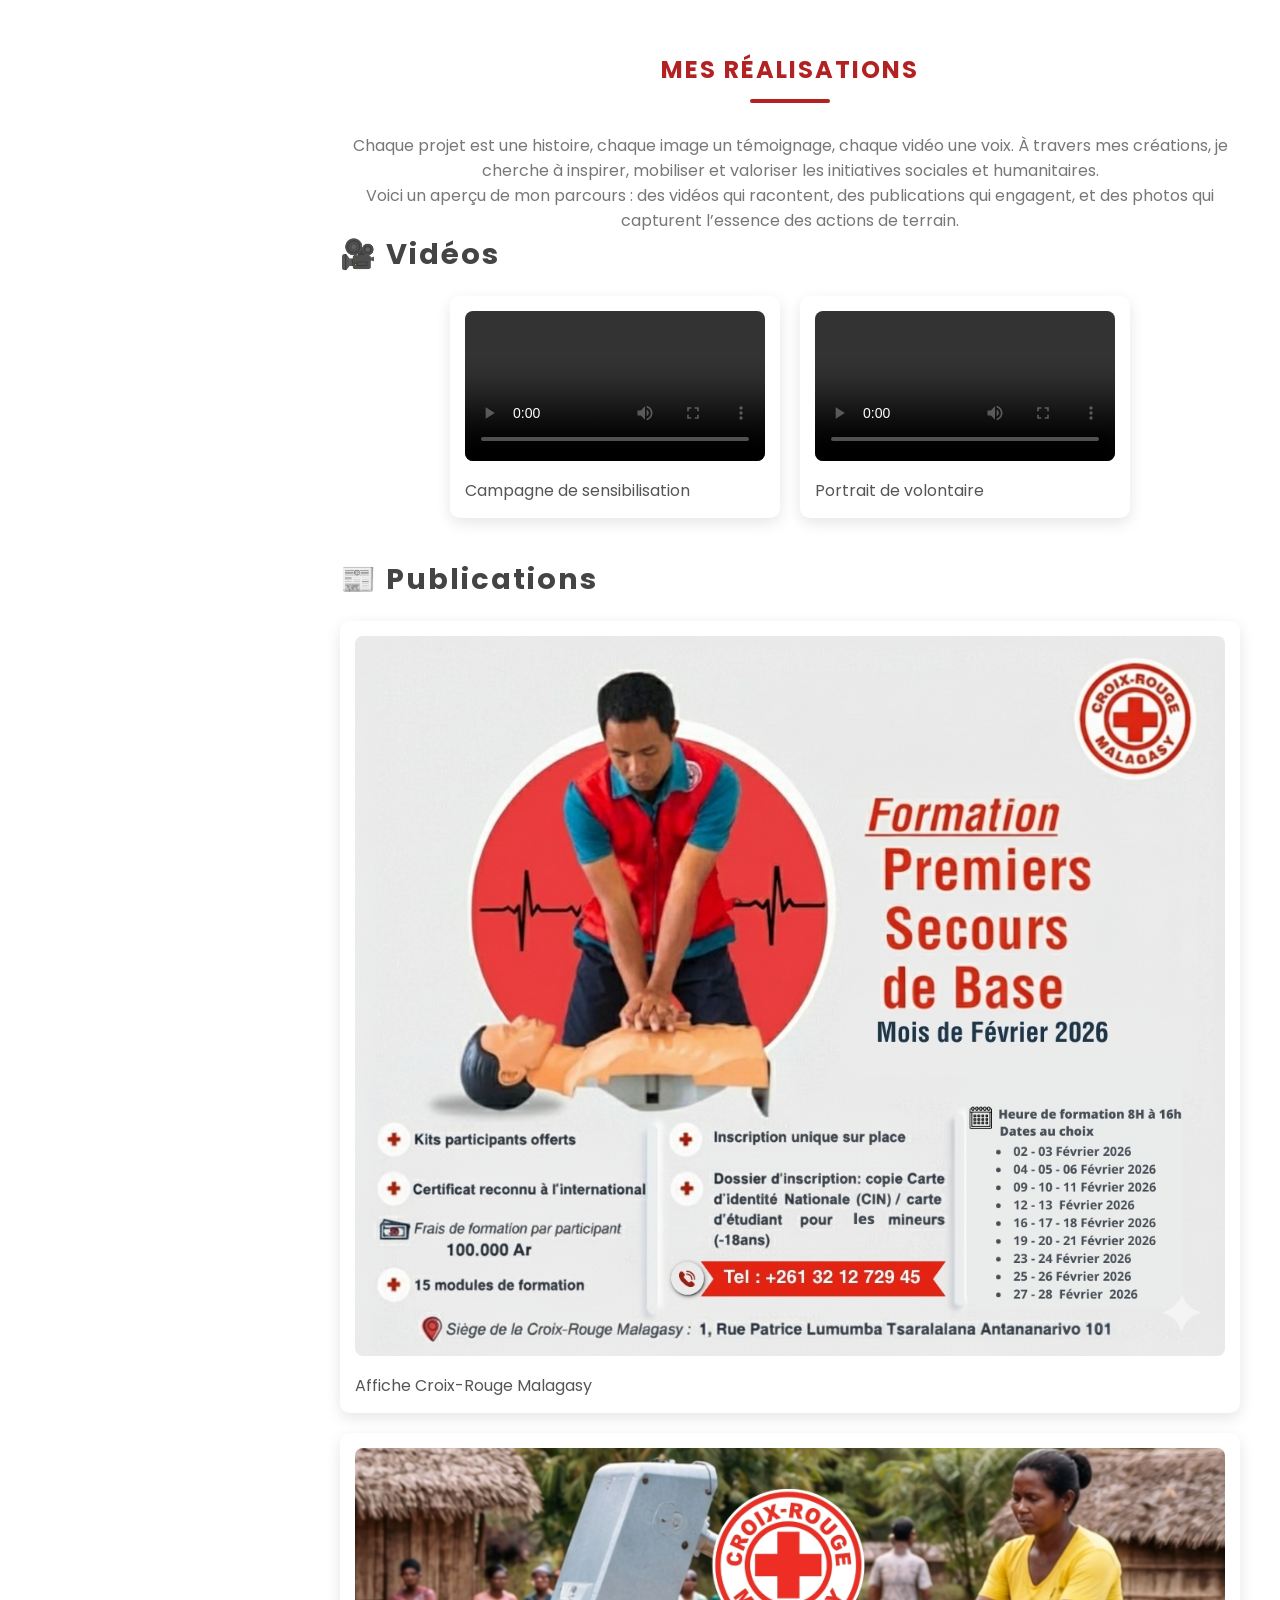
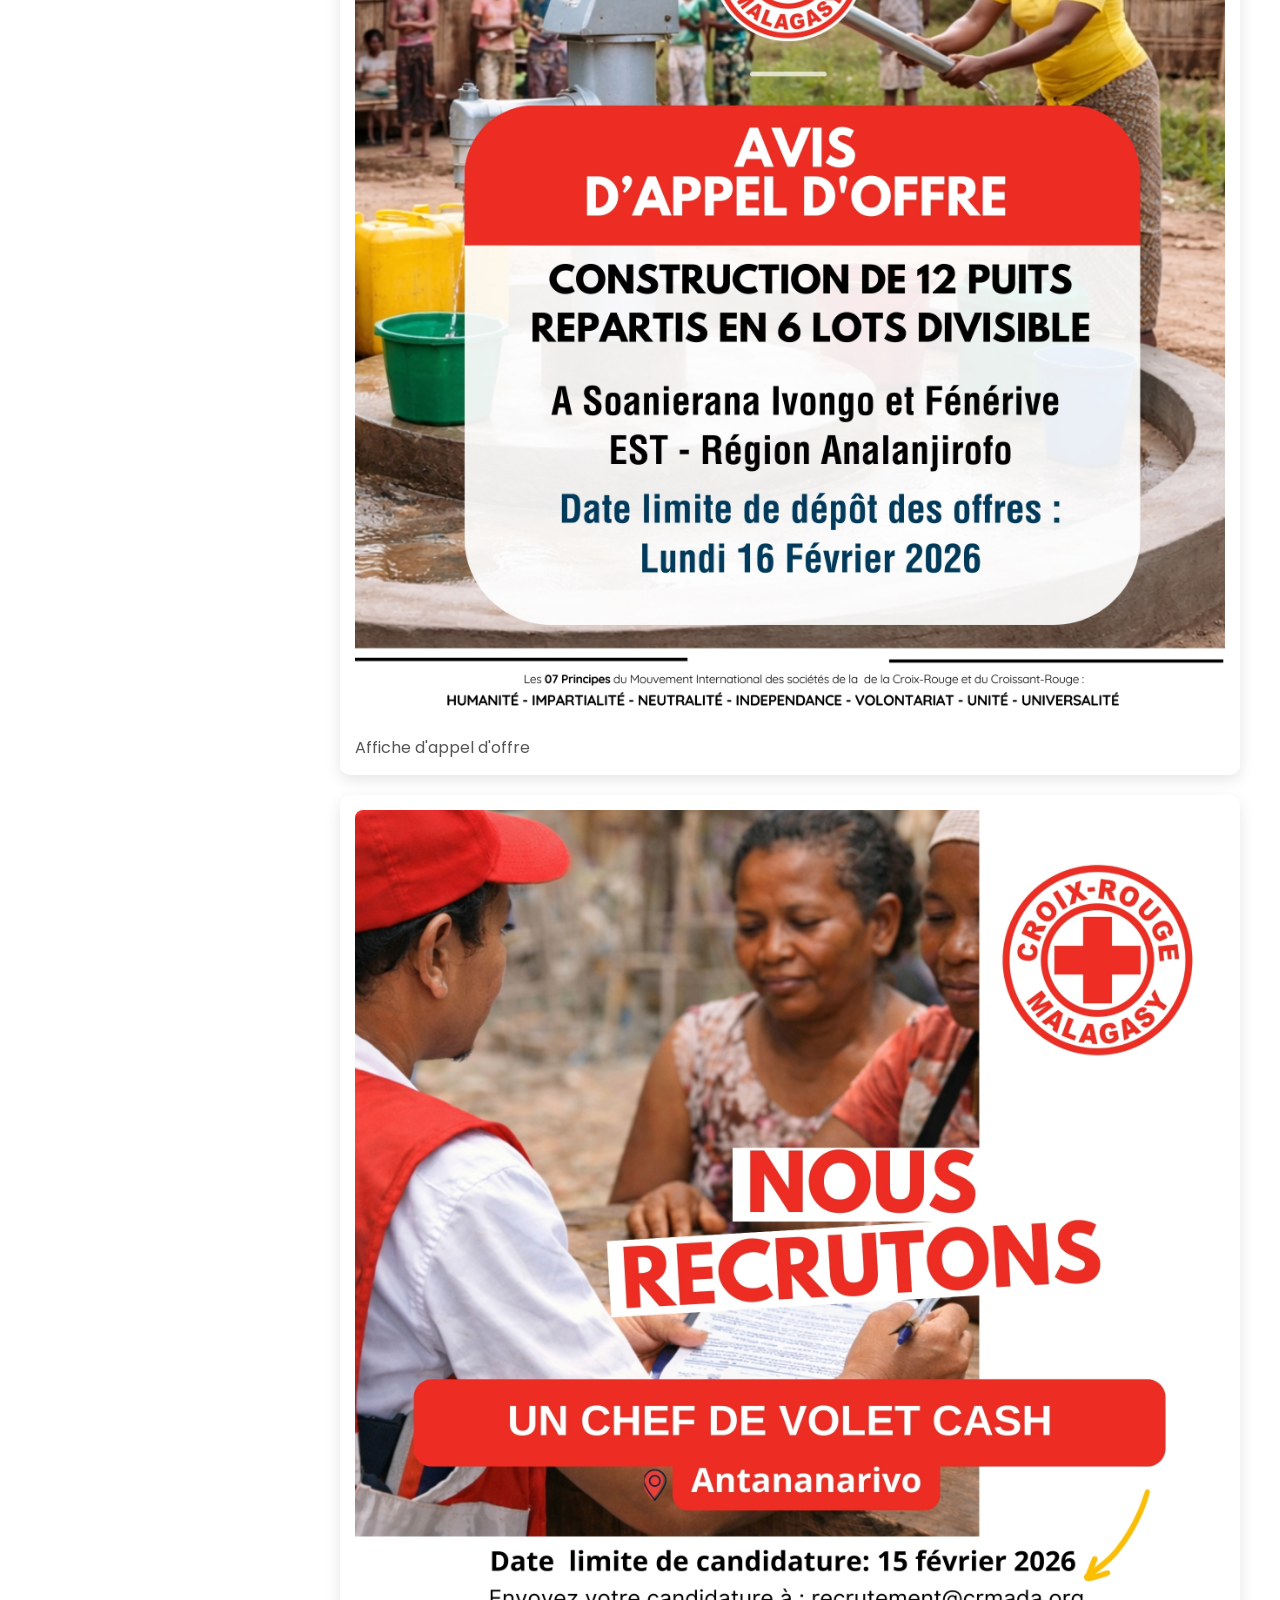
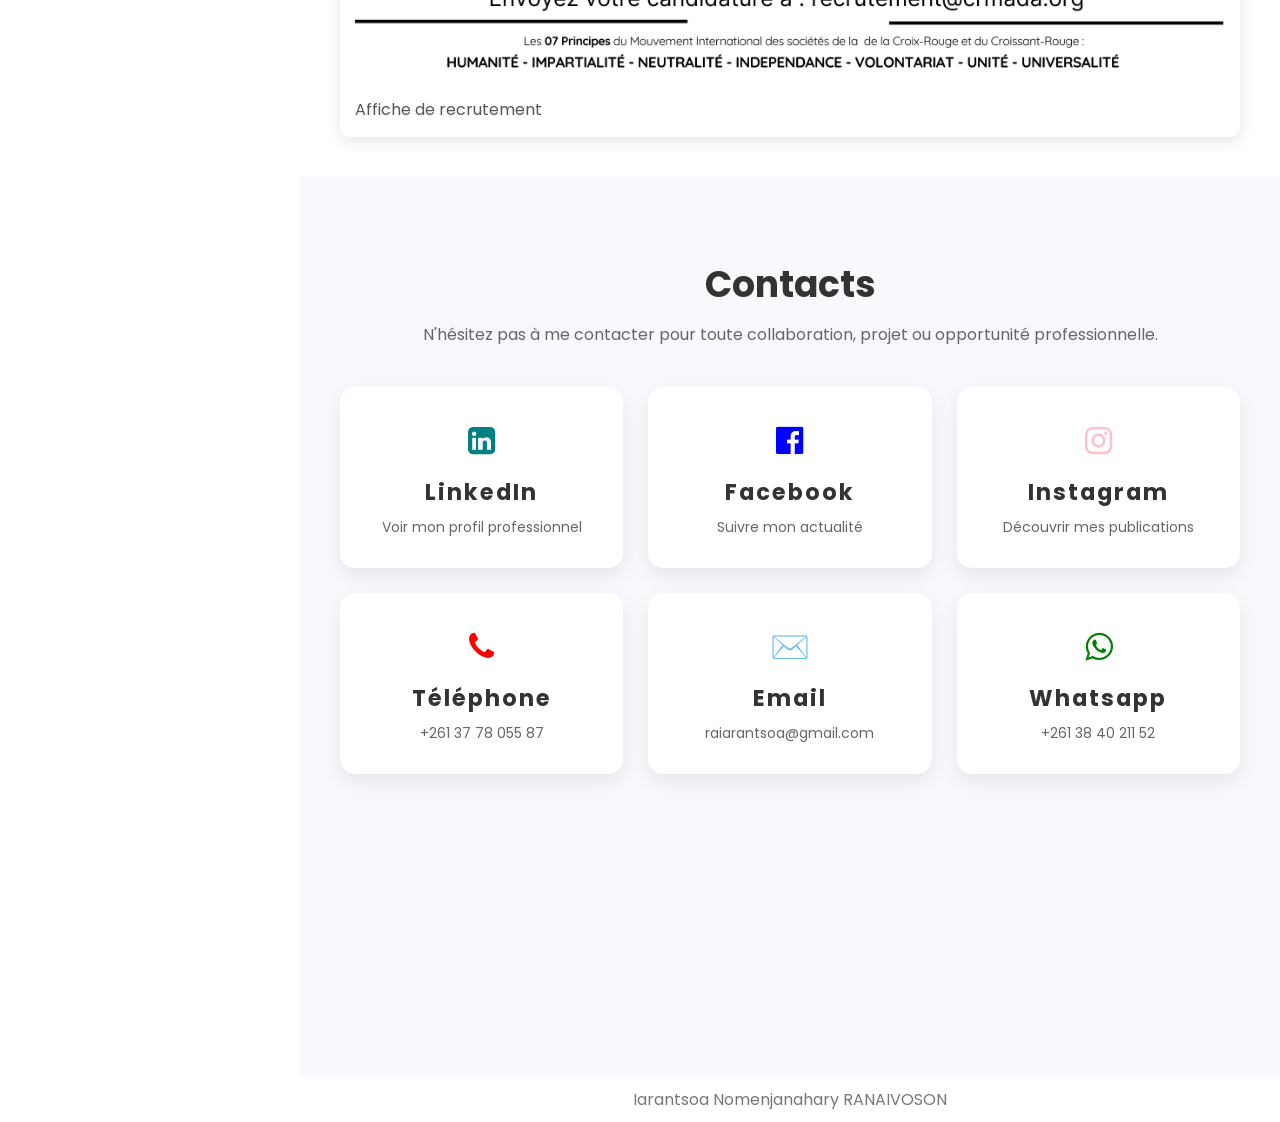
==== commit 74a32992: "Update index.html" ====
--- a/index.html
+++ b/index.html
@@ -259,7 +259,7 @@
 			<!-- Copyright Text -->
 			<div class="copyright">
 				<p>
-					Iarantsoa Nomenjanahary RANAIVOSON Bonjour Test
+					Iarantsoa Nomenjanahary RANAIVOSON
 				</p>
 			</div>
 		</div>
@@ -285,4 +285,4 @@
 		}
 	</script>
 </body>
-</html> +</html> 
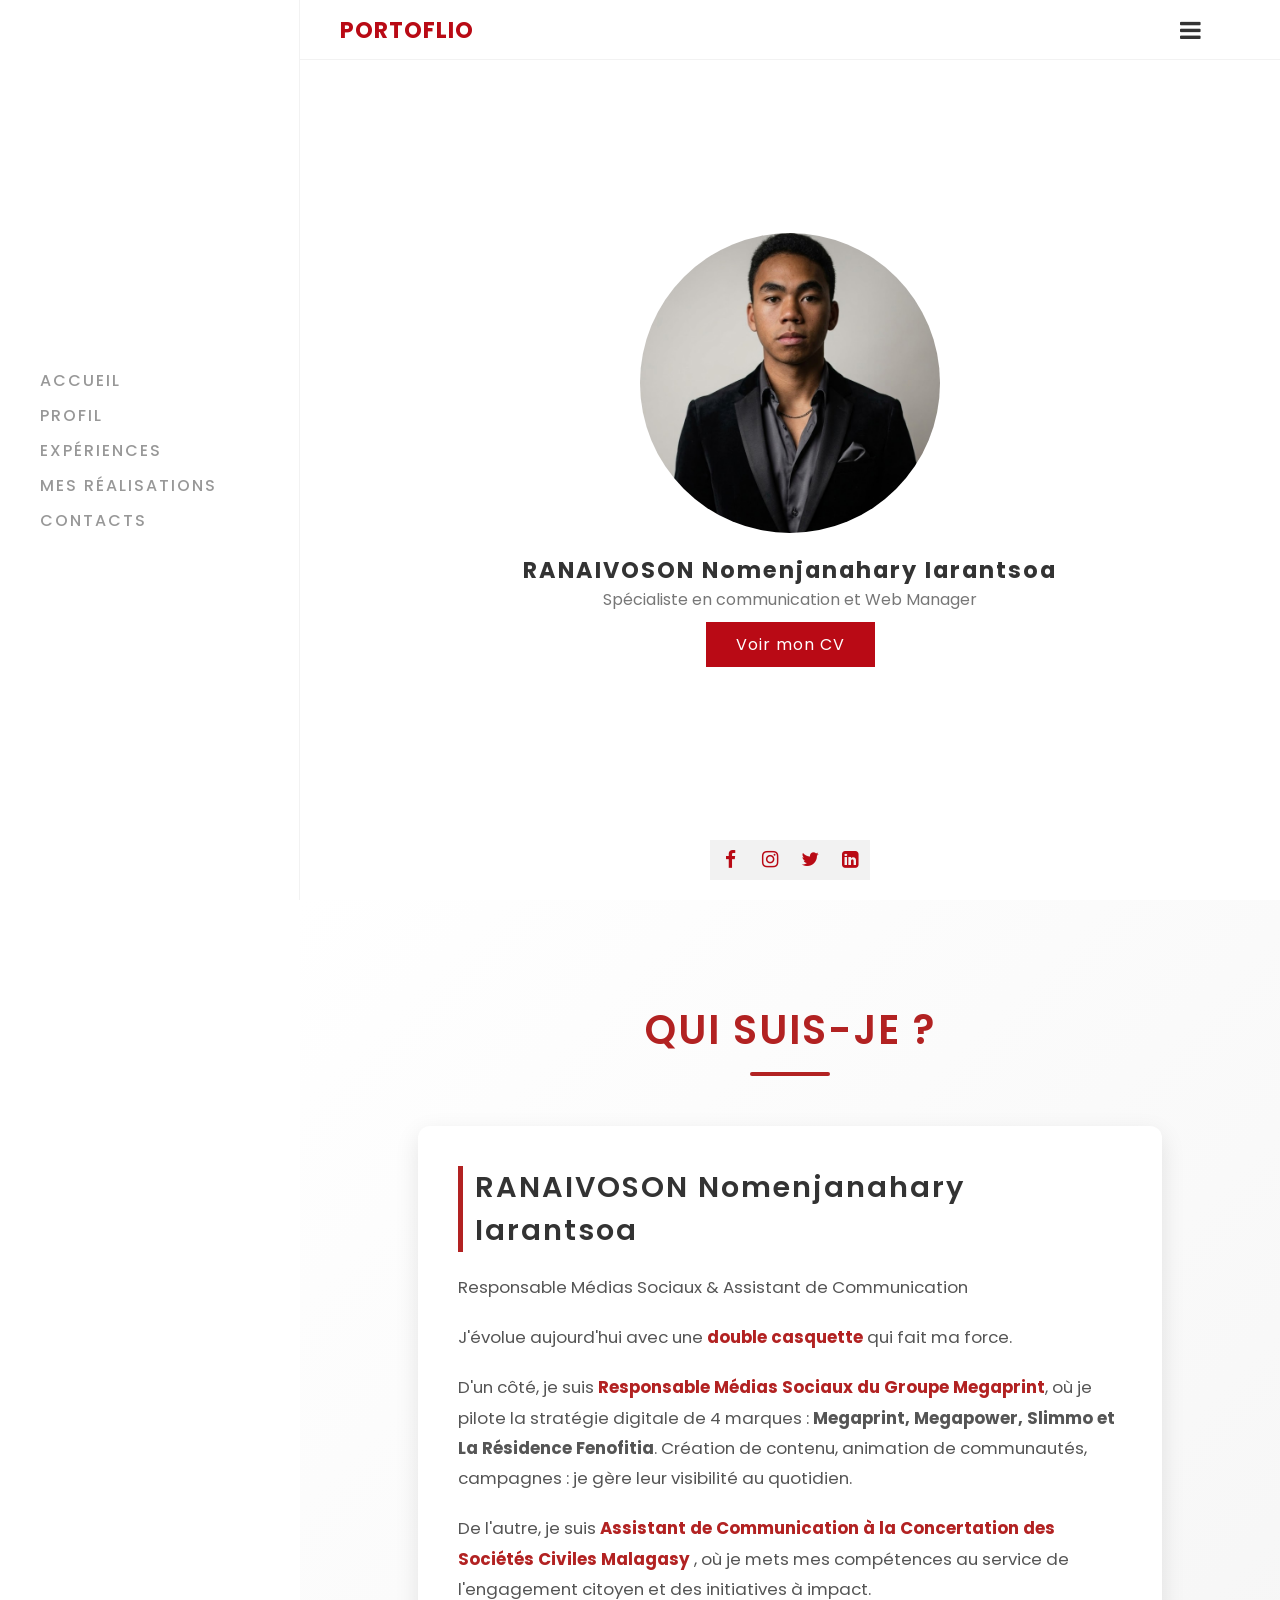
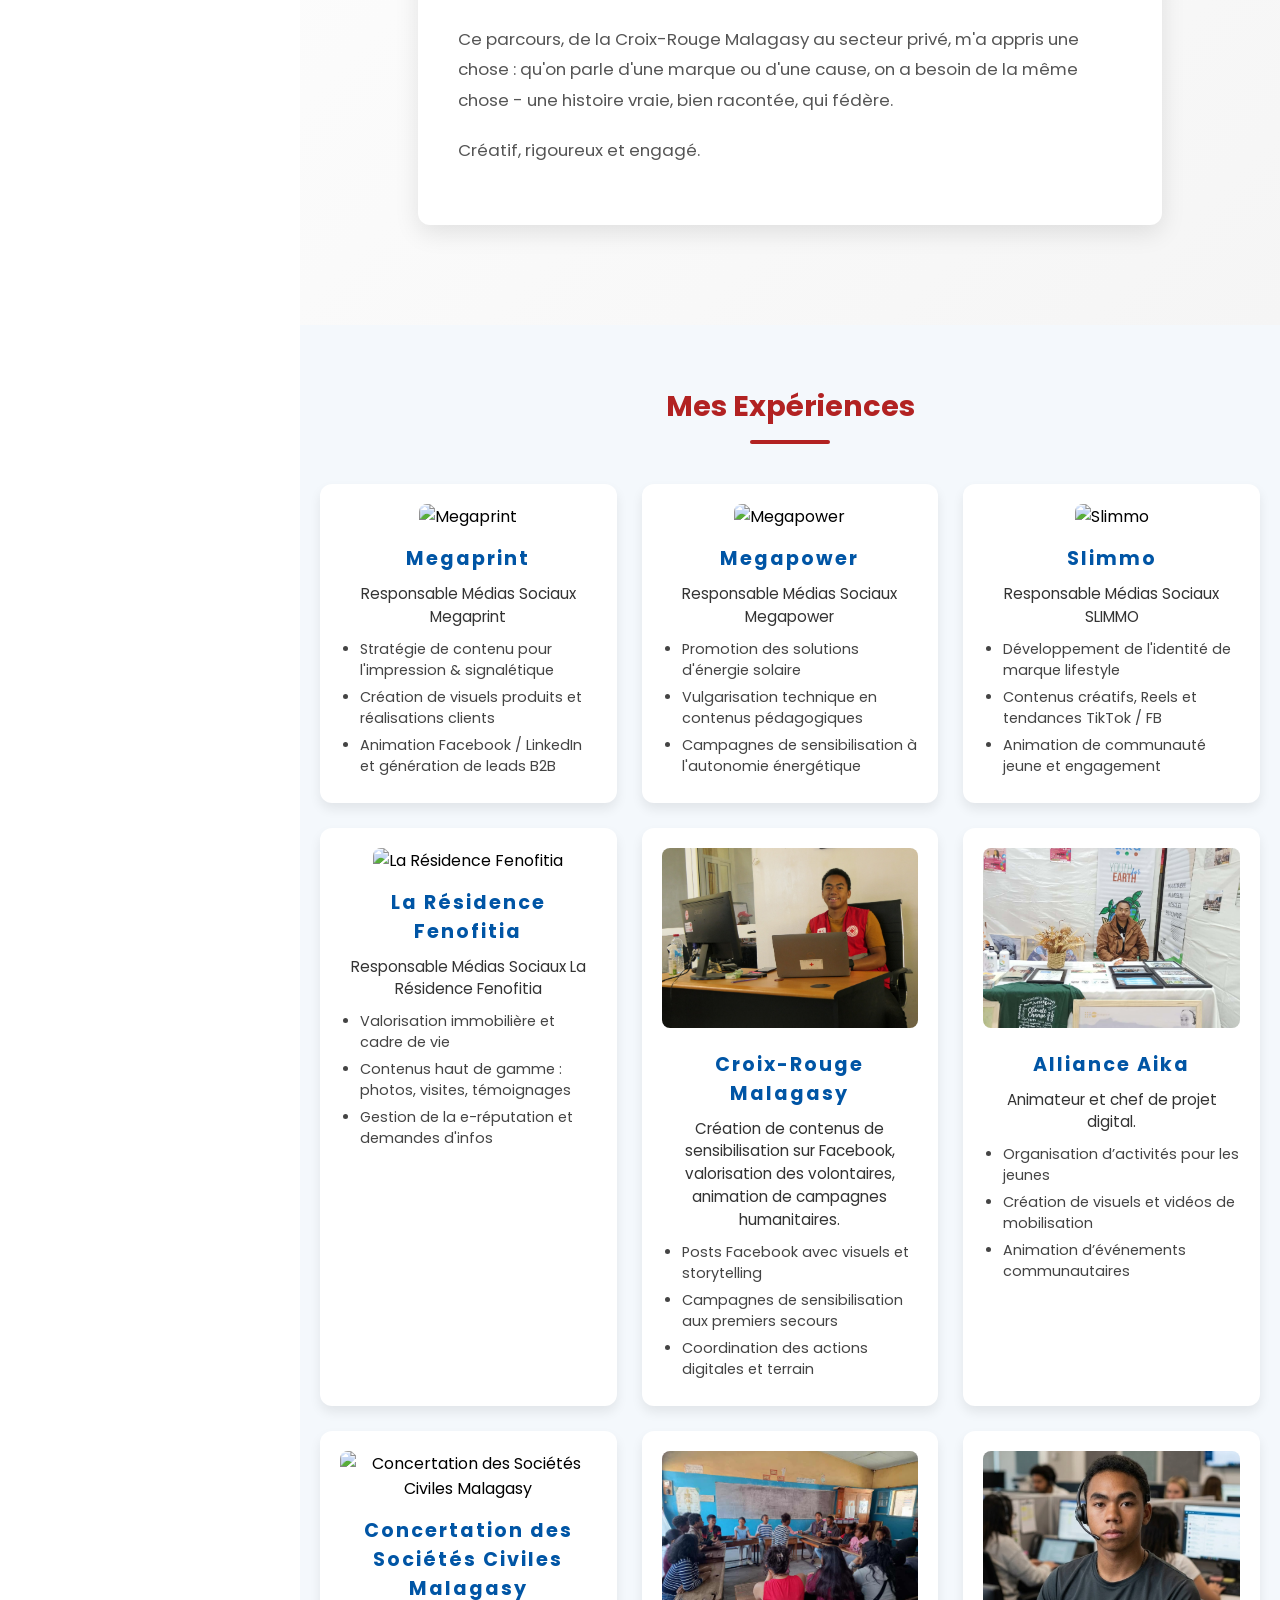
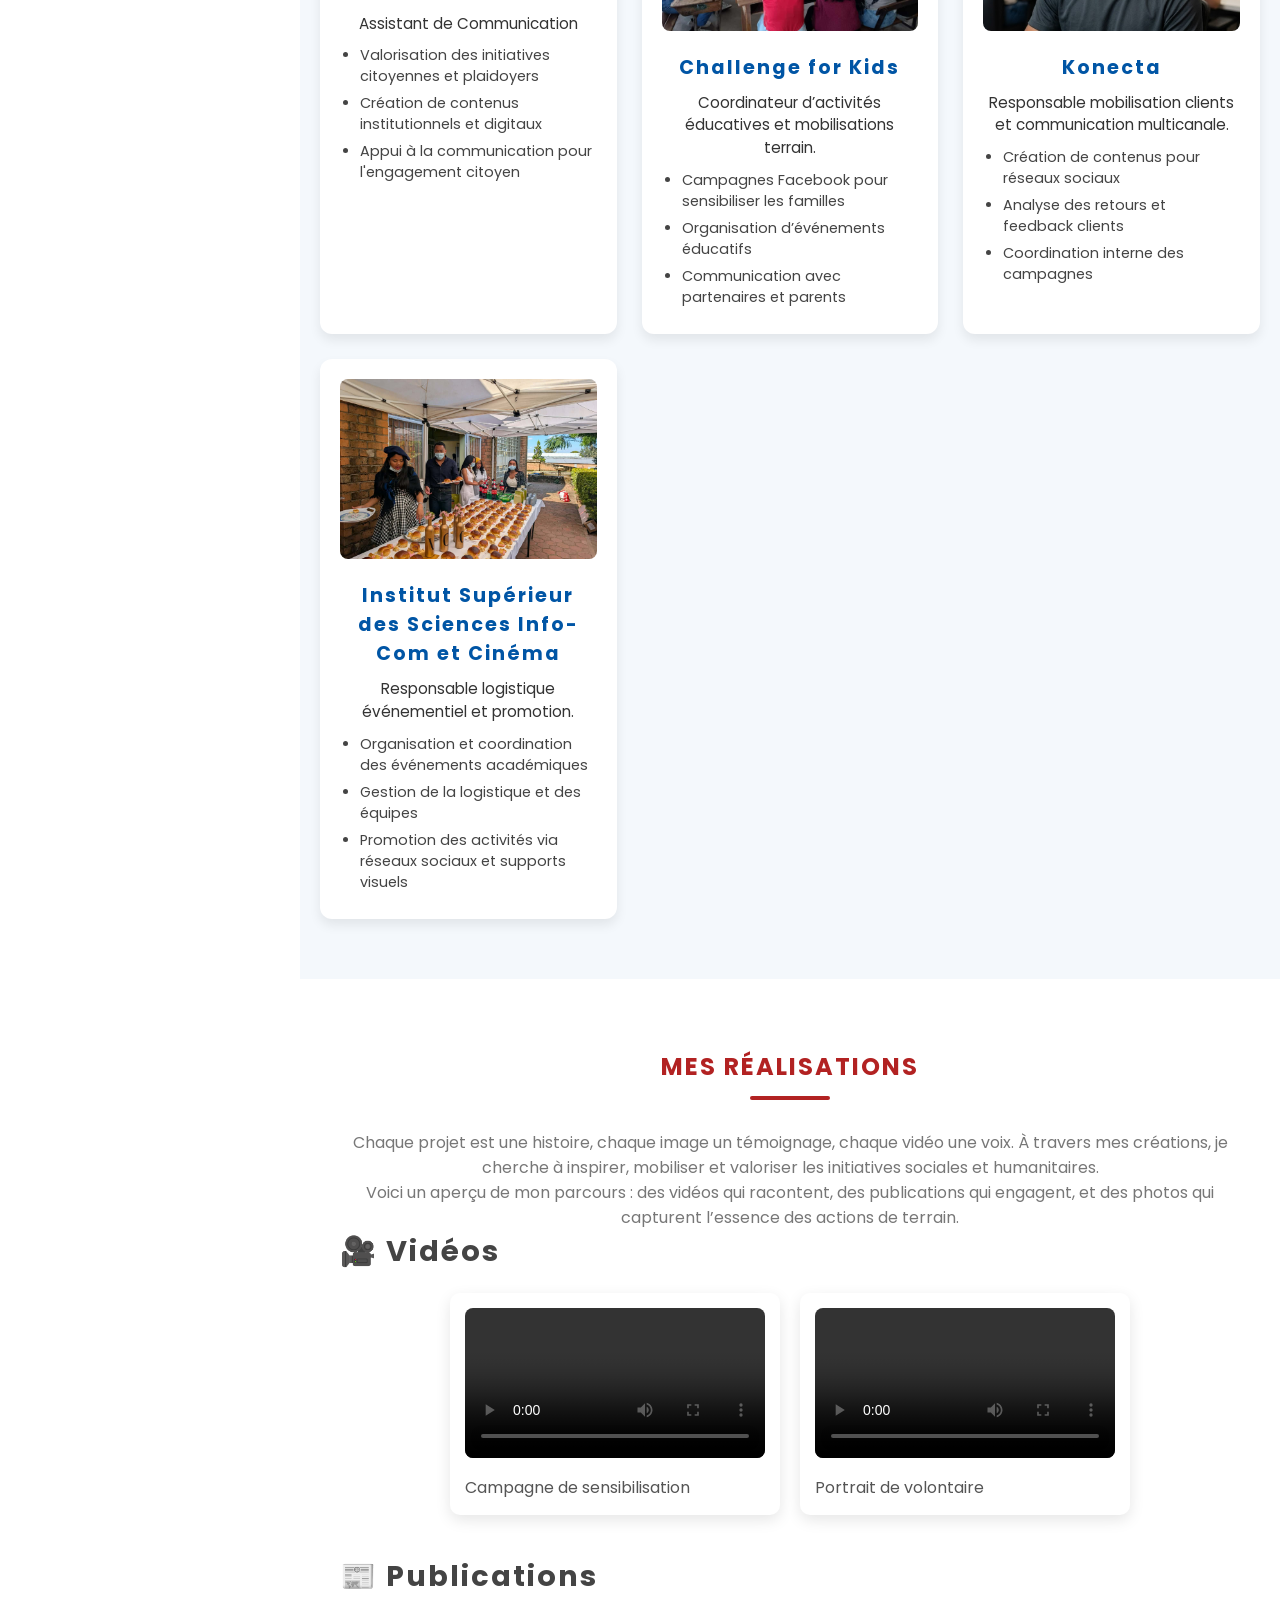
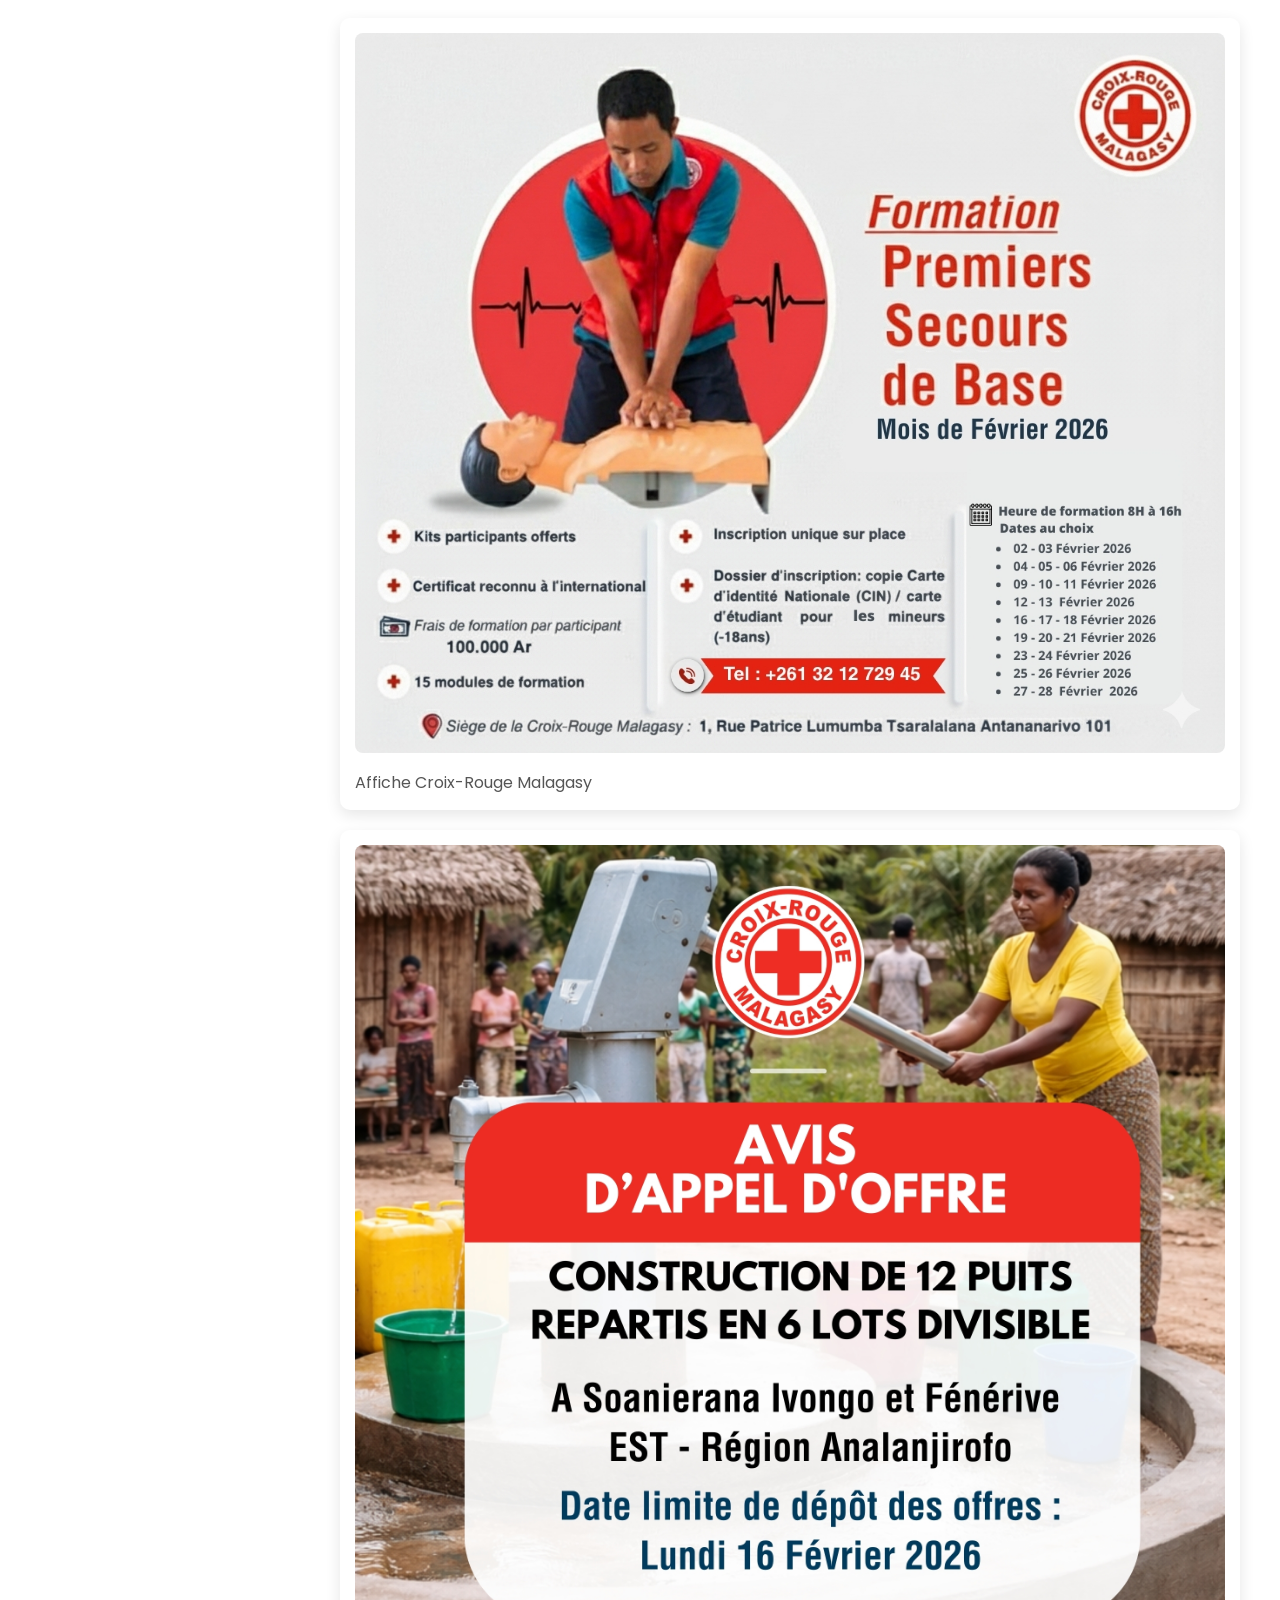
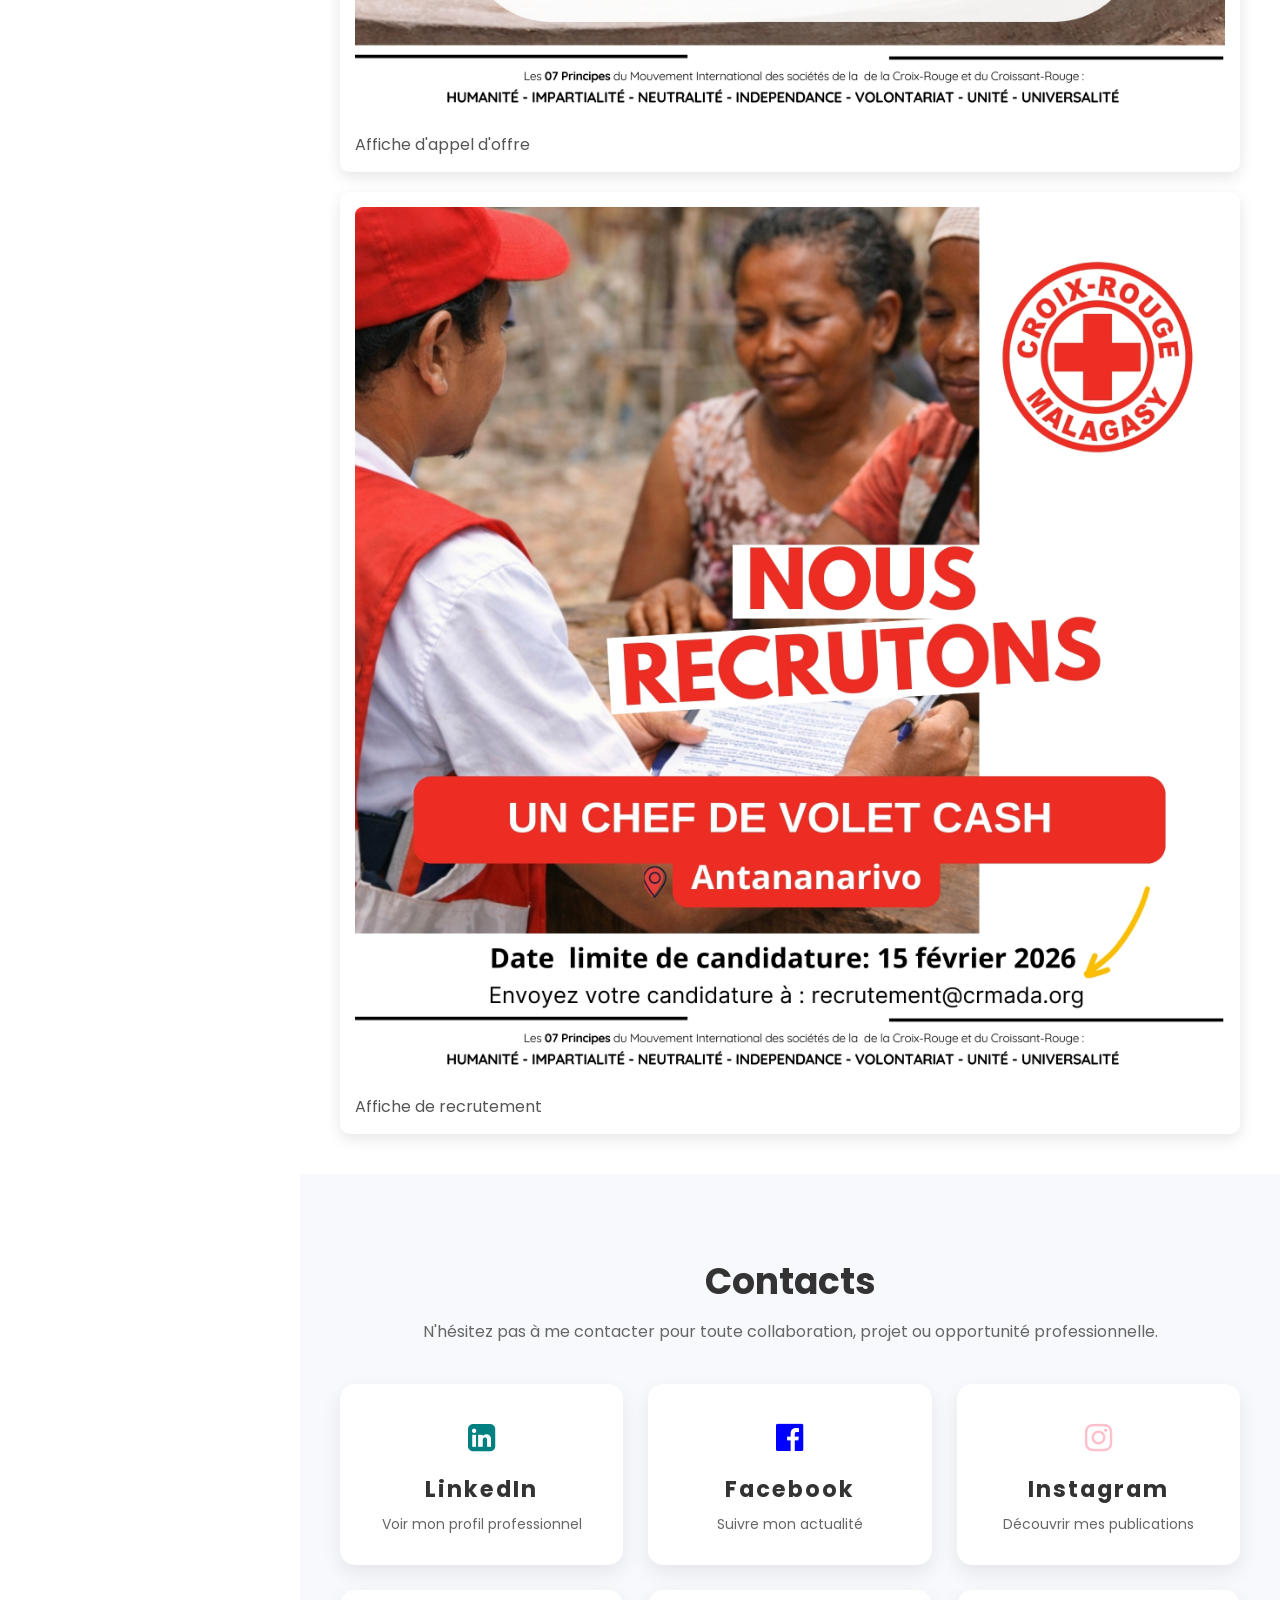
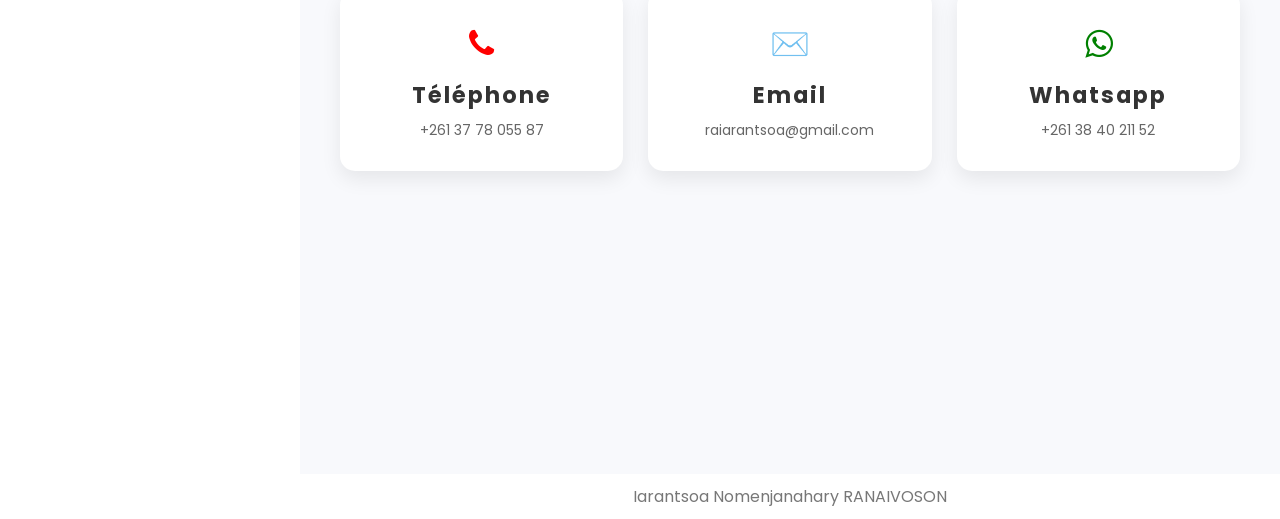
==== commit 19a93cef: "message" ====
--- a/index.html
+++ b/index.html
@@ -56,7 +56,7 @@
 				</div>
 			</section>
 			<!--Apropos-->
-			<section class="about" id="about">
+			<!--<section class="about" id="about">
 			  <div class="title">
 			    <h2>Qui suis-je ?</h2>
 			  </div>
@@ -75,13 +75,79 @@
 			      </p>
 			    </div>
 			  </div>
-			</section>
+			</section>-->
+			<section class="about" id="about">
+  <div class="title">
+    <h2>Qui suis-je ?</h2>
+  </div>
+  <div class="content">
+    <div class="textBox">
+      <h3>RANAIVOSON Nomenjanahary Iarantsoa</h3>
+      <p class="role">Responsable Médias Sociaux & Assistant de Communication</p>
+      
+      <p>
+        J'évolue aujourd'hui avec une <span class="highlight">double casquette</span> qui fait ma force.
+      </p>
+      <p>
+        D'un côté, je suis <span class="highlight">Responsable Médias Sociaux du Groupe Megaprint</span>, où je pilote la stratégie digitale de 4 marques : <strong>Megaprint, Megapower, Slimmo et La Résidence Fenofitia</strong>. Création de contenu, animation de communautés, campagnes : je gère leur visibilité au quotidien.
+      </p>
+      <p>
+        De l'autre, je suis <span class="highlight">Assistant de Communication à la Concertation des Sociétés Civiles Malagasy </span>, où je mets mes compétences au service de l'engagement citoyen et des initiatives à impact.
+      </p>
+      <p>
+        Ce parcours, de la Croix-Rouge Malagasy au secteur privé, m'a appris une chose : qu'on parle d'une marque ou d'une cause, on a besoin de la même chose - une histoire vraie, bien racontée, qui fédère.
+      </p>
+      <p class="signature">
+        Créatif, rigoureux et engagé.
+      </p>
+    </div>
+  </div>
+</section>
 
 			<!-- Services -->
 	<section id="experiences">
   <h2>Mes Expériences</h2>
   <div class="experience-grid">
-
+    <div class="card current">
+      <img src="img/megaprint.jpg" alt="Megaprint">
+      <h3>Megaprint</h3>
+      <p>Responsable Médias Sociaux Megaprint</p>
+      <ul>
+        <li>Stratégie de contenu pour l'impression & signalétique</li>
+        <li>Création de visuels produits et réalisations clients</li>
+        <li>Animation Facebook / LinkedIn et génération de leads B2B</li>
+      </ul>
+    </div>
+	    <div class="card current">
+      <img src="img/megapower.jpg" alt="Megapower">
+      <h3>Megapower</h3>
+      <p>Responsable Médias Sociaux  Megapower</p>
+      <ul>
+        <li>Promotion des solutions d'énergie solaire</li>
+        <li>Vulgarisation technique en contenus pédagogiques</li>
+        <li>Campagnes de sensibilisation à l'autonomie énergétique</li>
+      </ul>
+    </div>
+	    <div class="card current">
+      <img src="img/slimmo.jpg" alt="Slimmo">
+      <h3>Slimmo</h3>
+      <p>Responsable Médias Sociaux SLIMMO</p>
+      <ul>
+        <li>Développement de l'identité de marque lifestyle</li>
+        <li>Contenus créatifs, Reels et tendances TikTok / FB</li>
+        <li>Animation de communauté jeune et engagement</li>
+      </ul>
+    </div>
+	    <div class="card current">
+      <img src="img/fenofitia.jpg" alt="La Résidence Fenofitia">
+      <h3>La Résidence Fenofitia</h3>
+      <p>Responsable Médias Sociaux La Résidence Fenofitia</p>
+      <ul>
+        <li>Valorisation immobilière et cadre de vie</li>
+        <li>Contenus haut de gamme : photos, visites, témoignages</li>
+        <li>Gestion de la e-réputation et demandes d'infos</li>
+      </ul>
+    </div>
     <!-- Croix-Rouge Malagasy -->
     <div class="card">
       <img src="img/1.jpg" alt="Croix-Rouge Malagasy">
@@ -106,6 +172,17 @@
         <li>Organisation d’activités pour les jeunes</li>
         <li>Création de visuels et vidéos de mobilisation</li>
         <li>Animation d’événements communautaires</li>
+      </ul>
+    </div>
+	  <!-- CSCM - Ton poste associatif actuel -->
+    <div class="card current">
+      <img src="img/cscm.jpg" alt="Concertation des Sociétés Civiles Malagasy">
+      <h3>Concertation des Sociétés Civiles Malagasy</h3>
+      <p>Assistant de Communication</p>
+      <ul>
+        <li>Valorisation des initiatives citoyennes et plaidoyers</li>
+        <li>Création de contenus institutionnels et digitaux</li>
+        <li>Appui à la communication pour l'engagement citoyen</li>
       </ul>
     </div>
       <!-- Challenge for Kids -->
@@ -131,7 +208,7 @@
 		      </ul>
 		    </div>
 		  
-
+ 
 		     <div class="card">
 		      <img src="img/cfk.jpg" alt="Institut Supérieur des Sciences Info-Com et Cinéma">
 		      <h3>Institut Supérieur des Sciences Info-Com et Cinéma</h3>
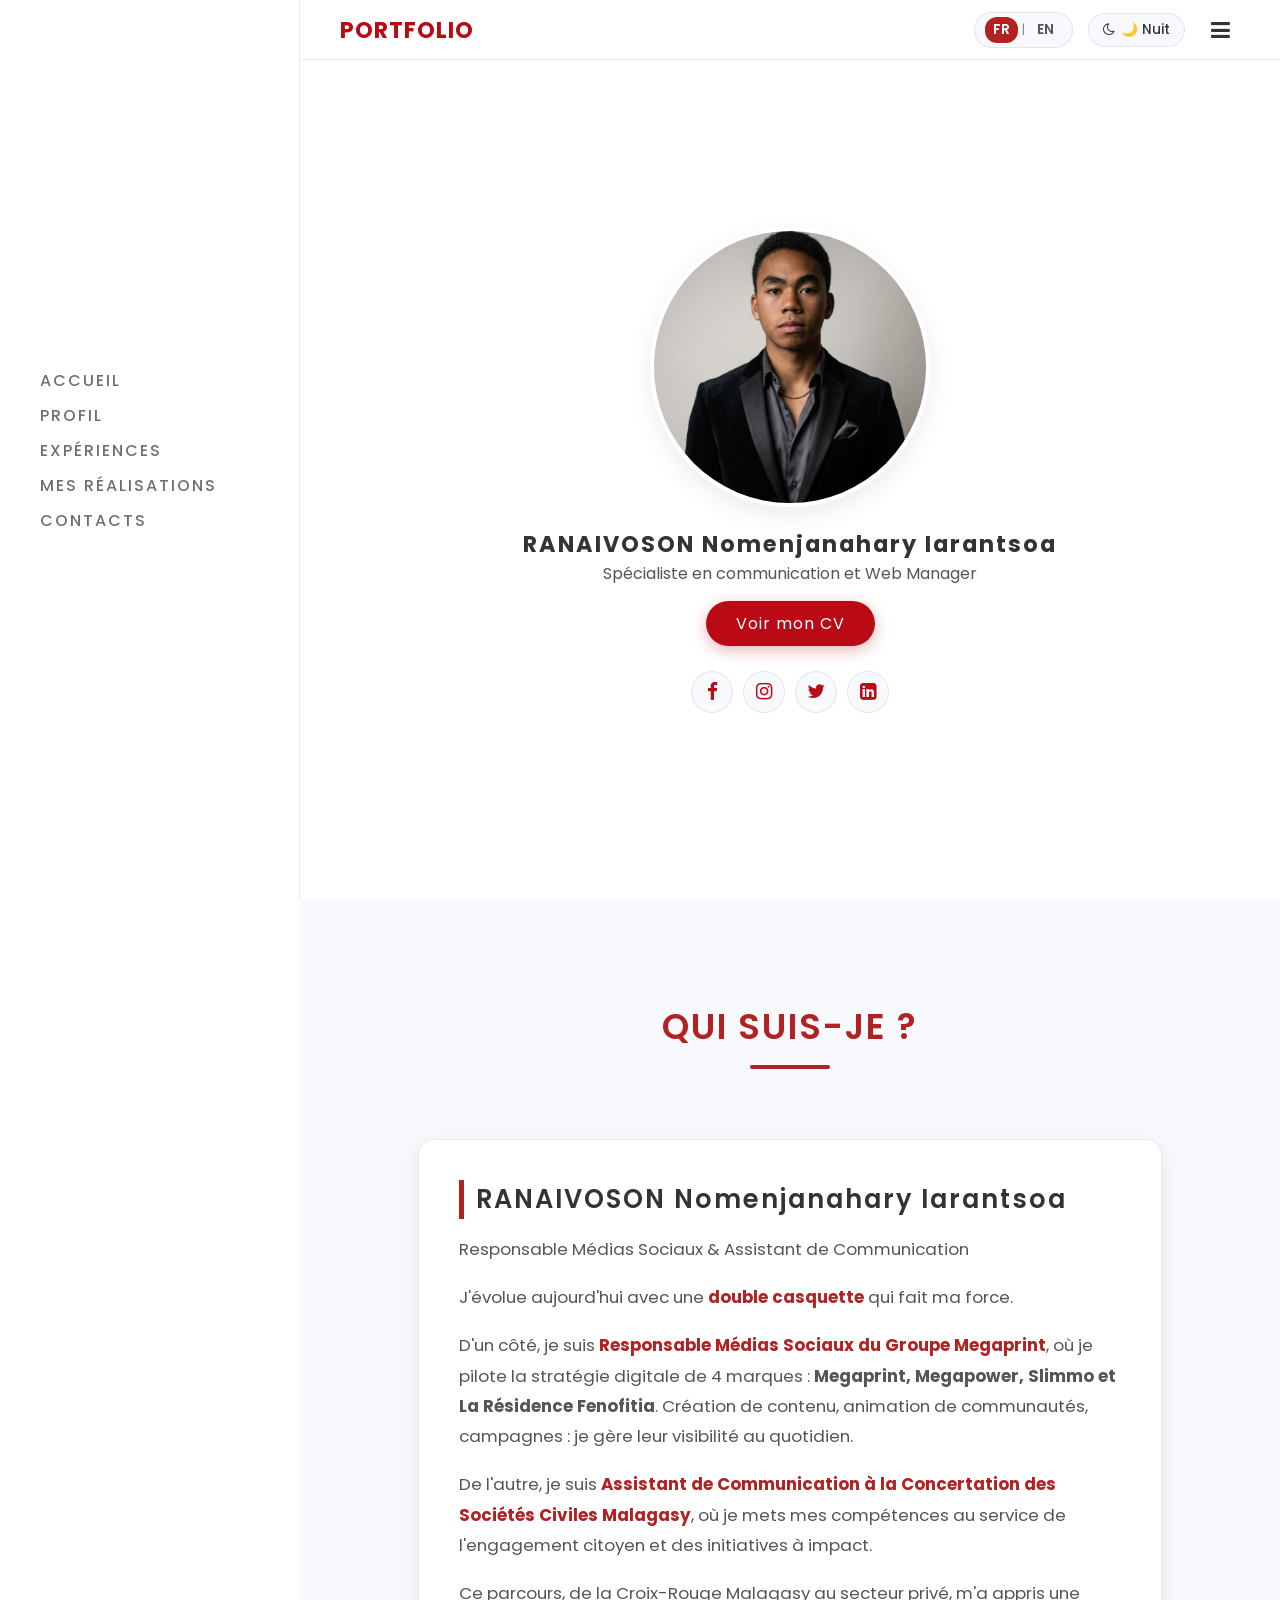
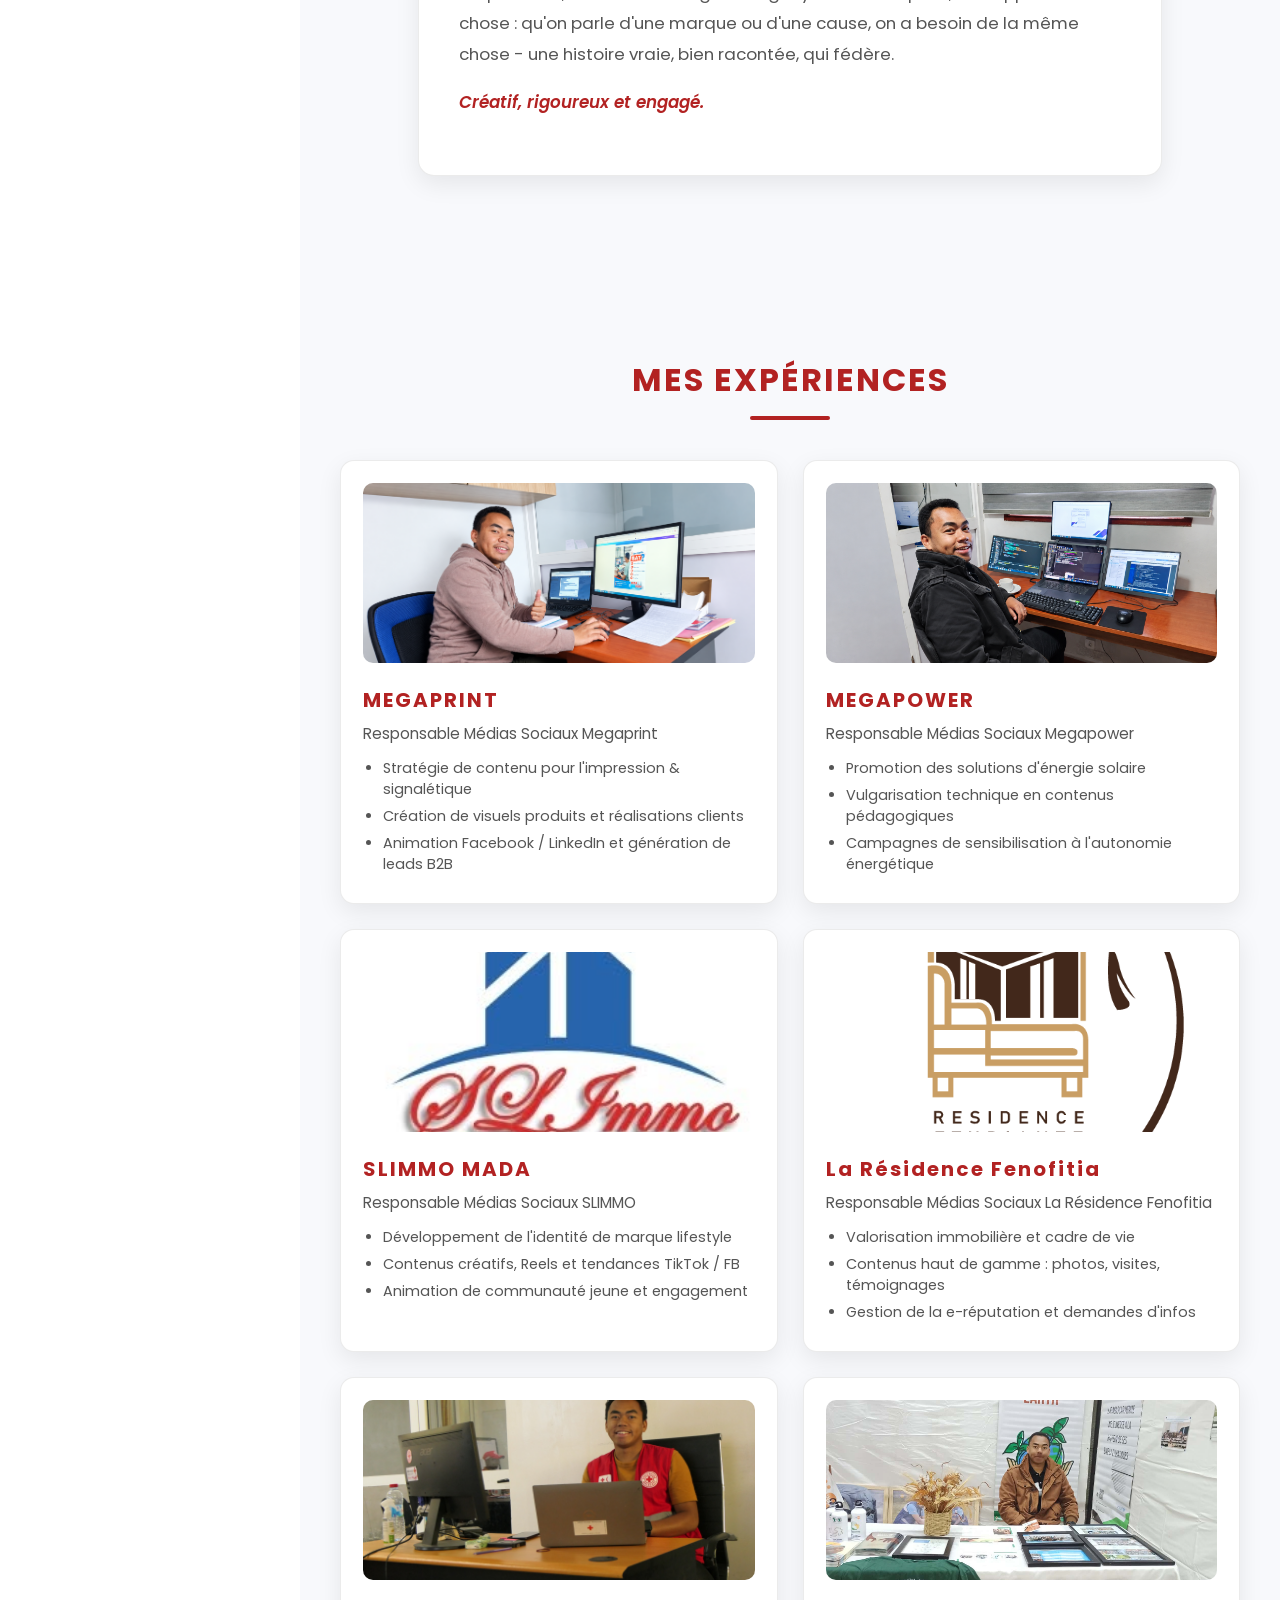
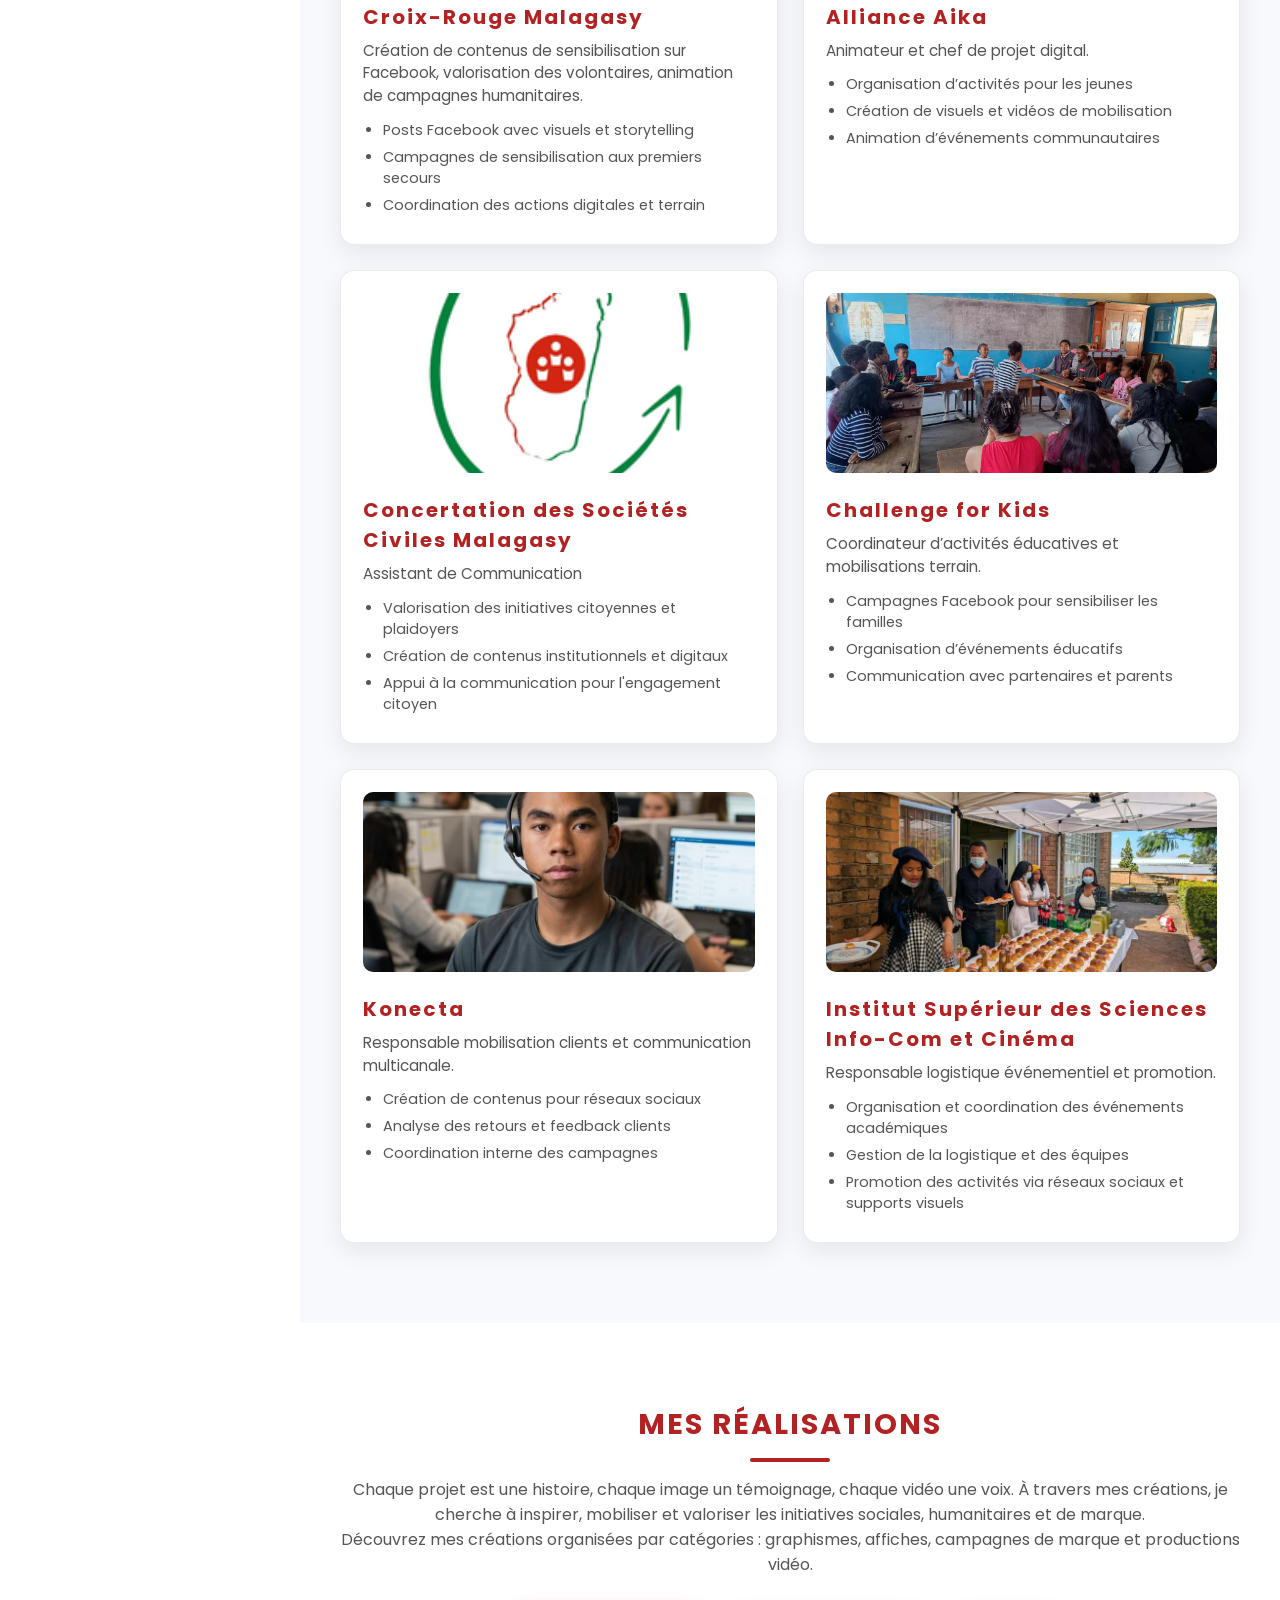
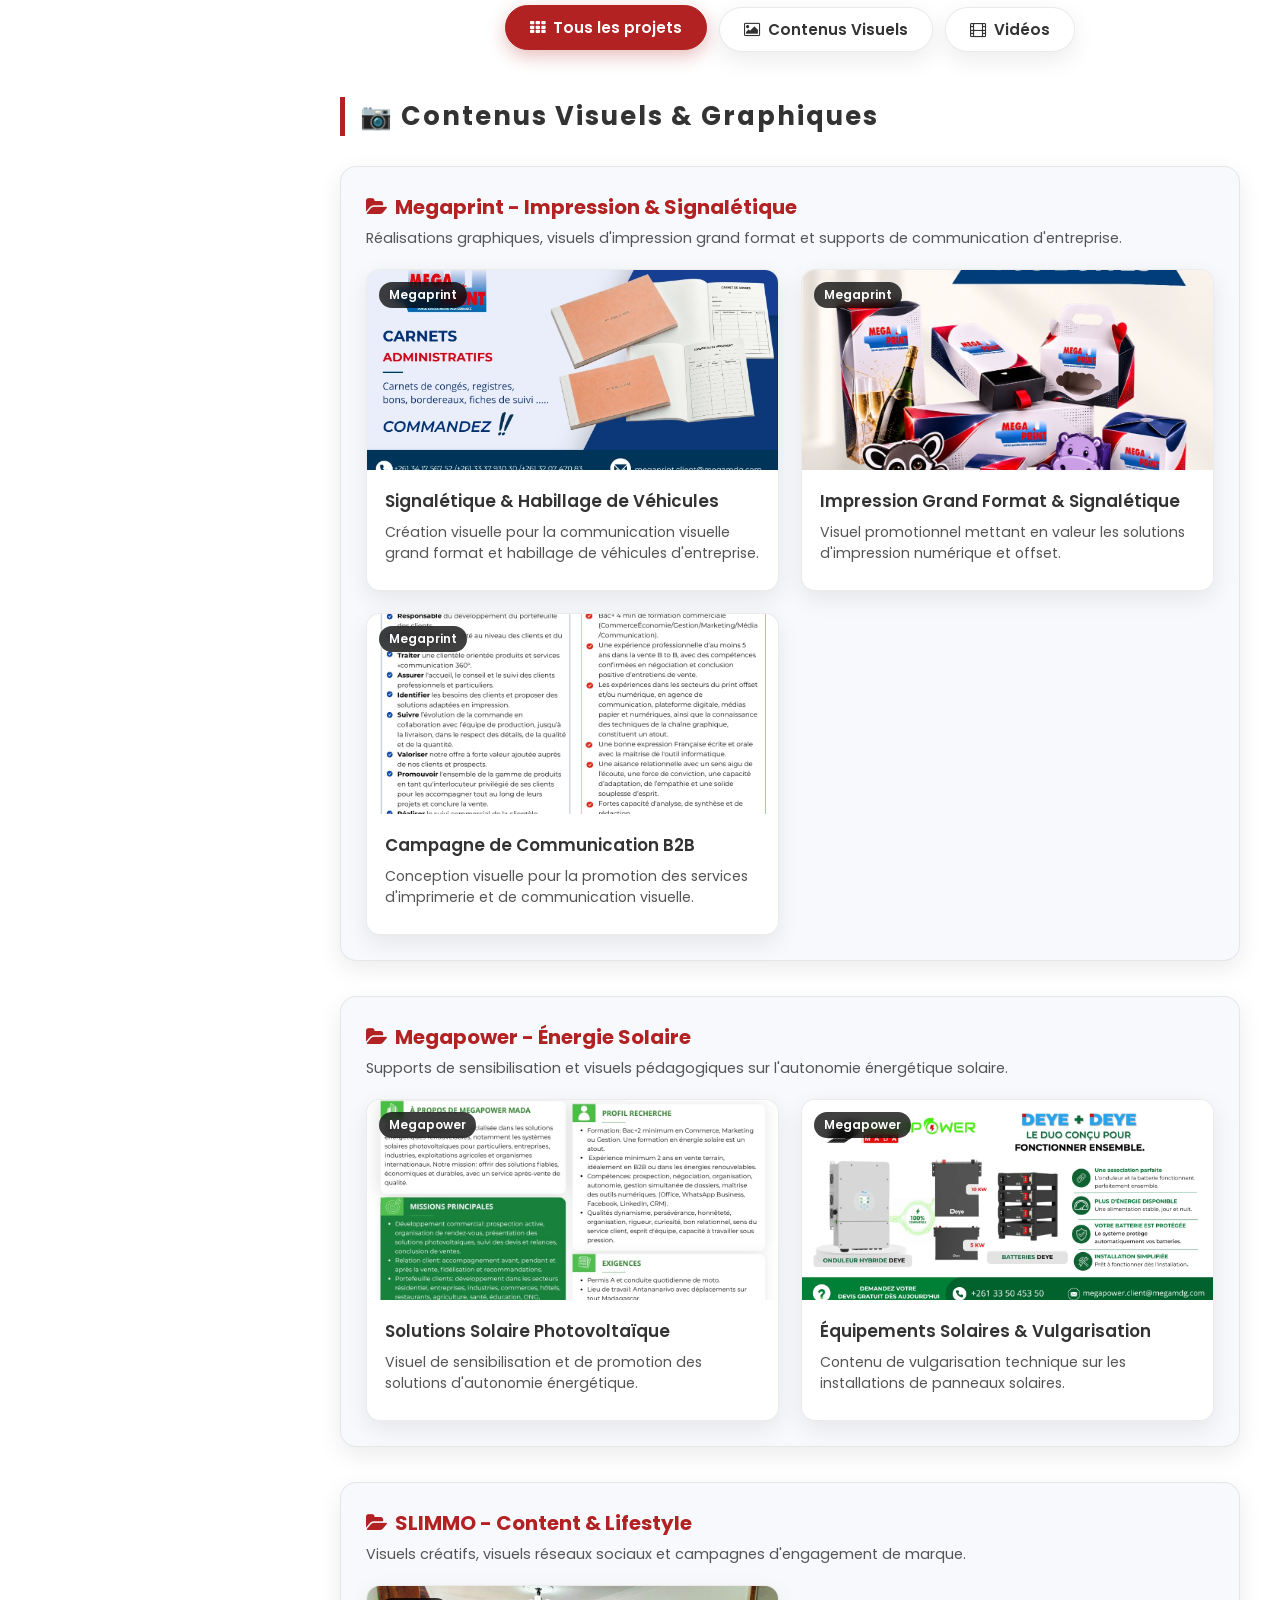
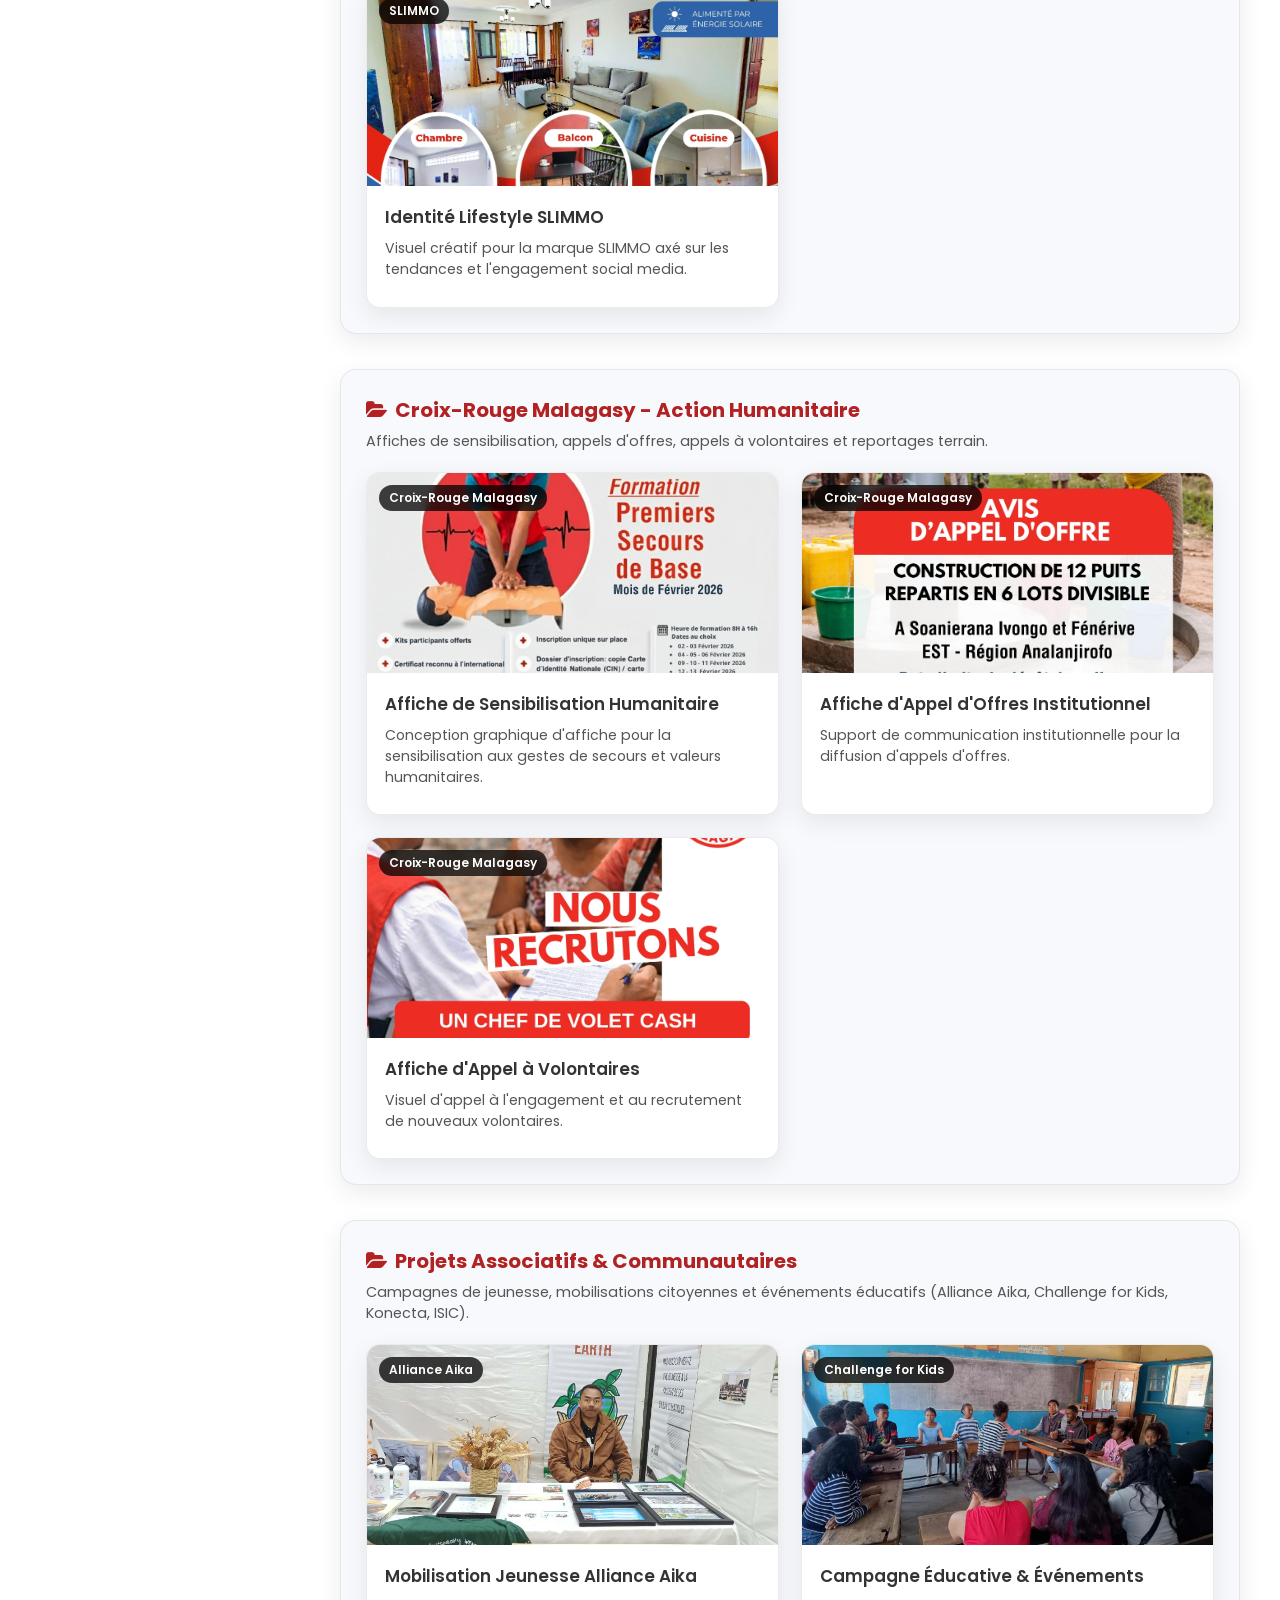
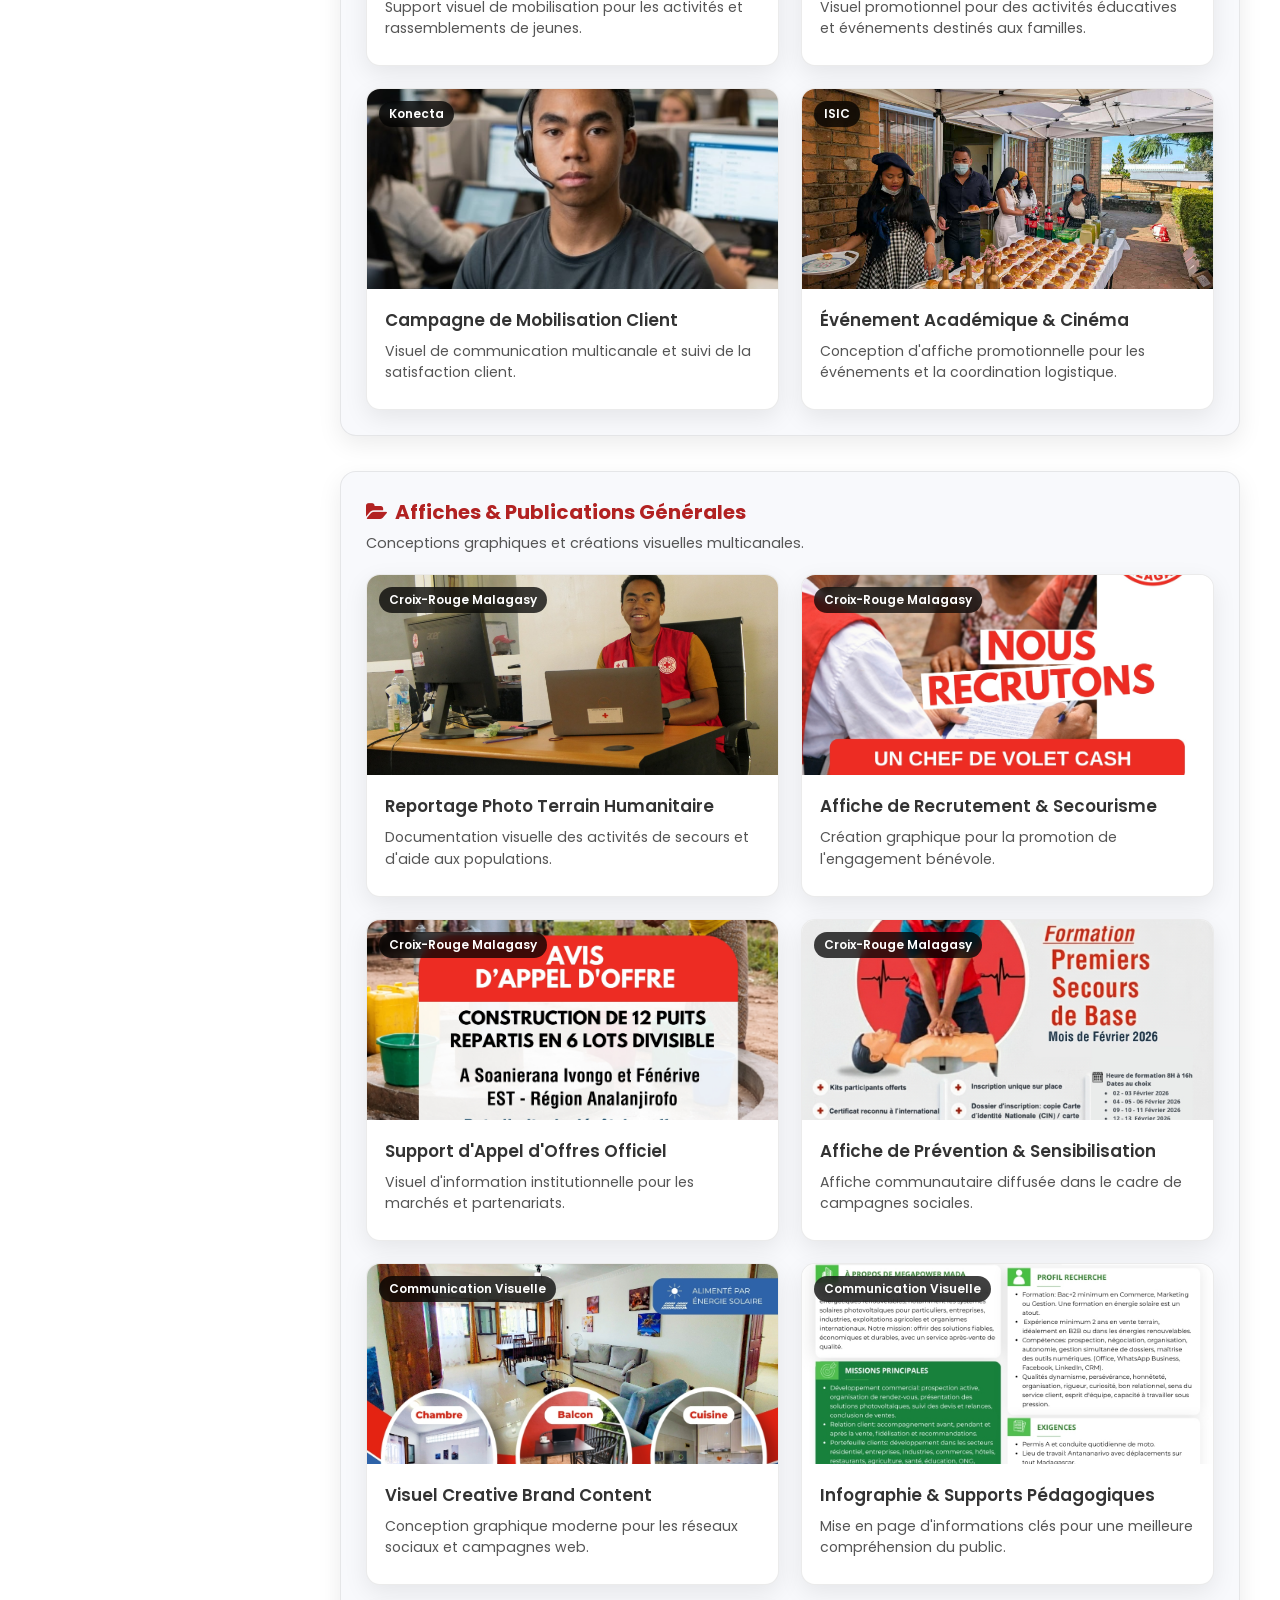
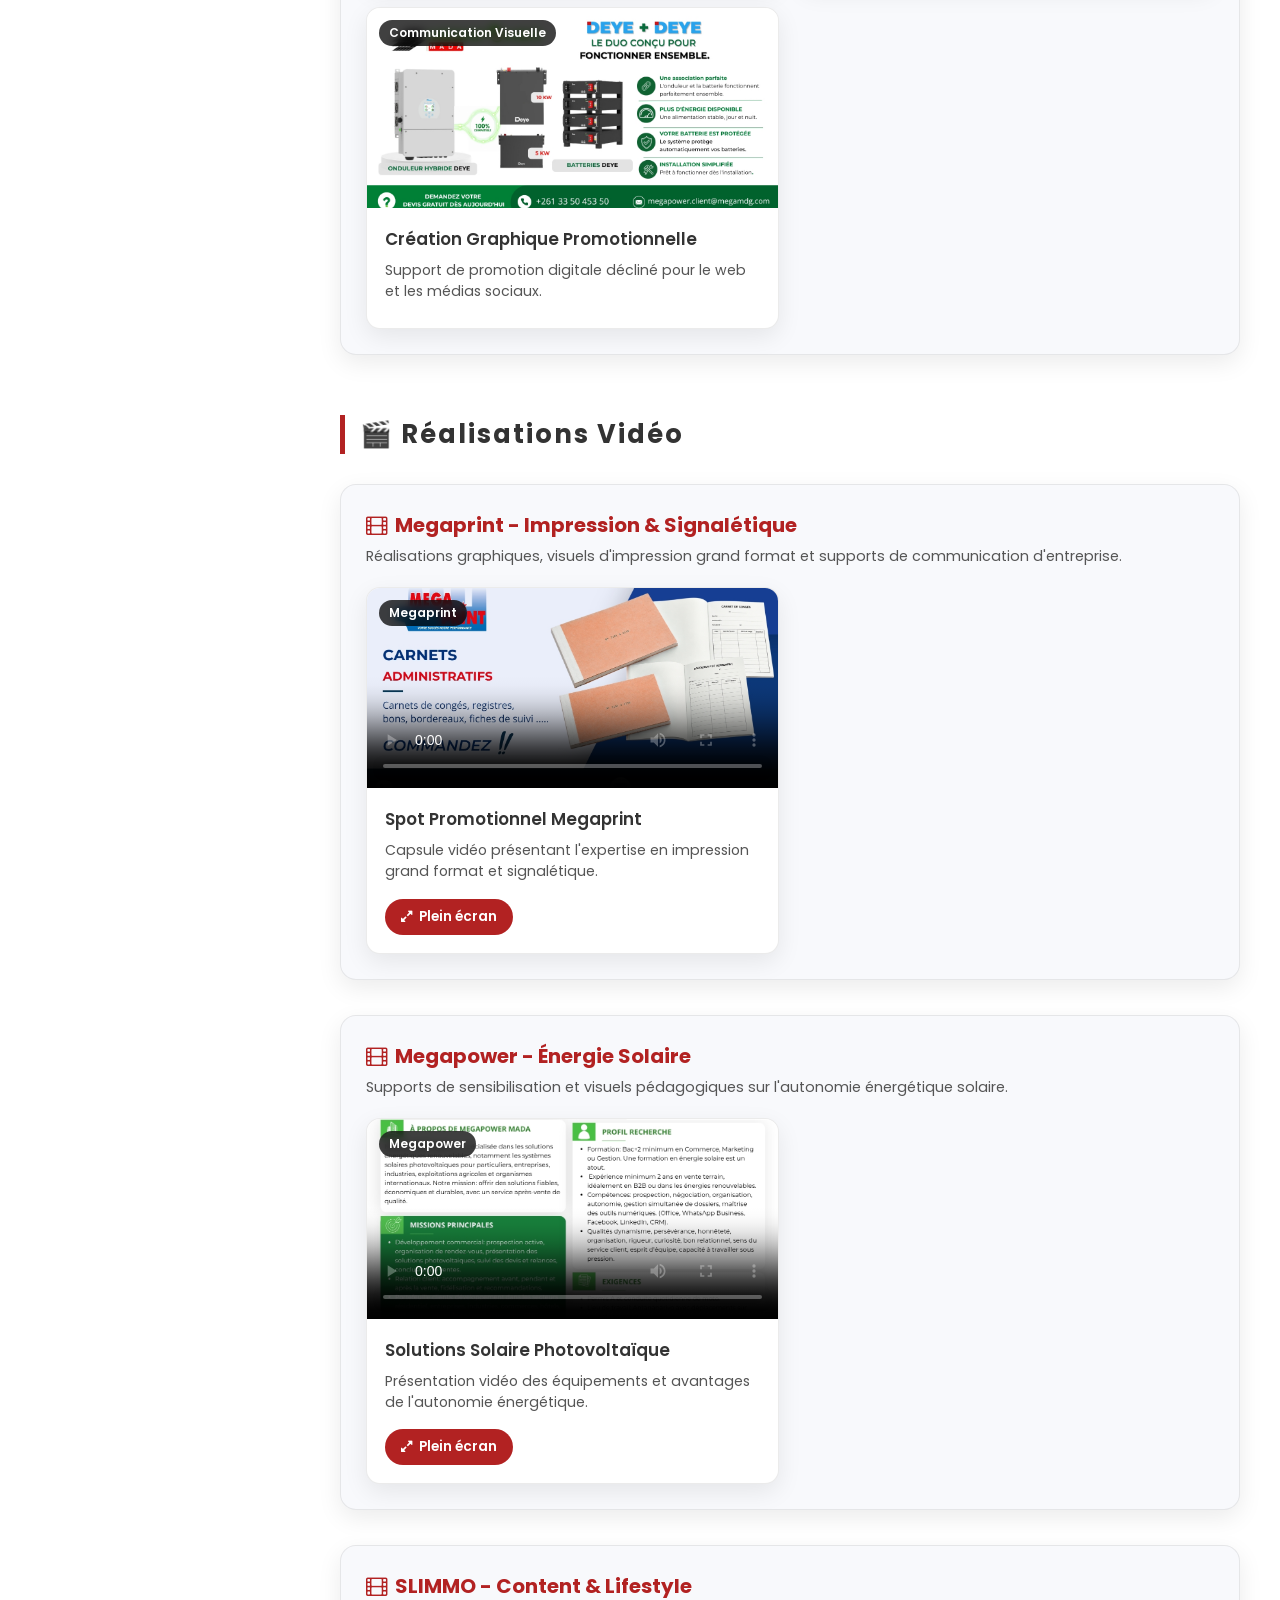
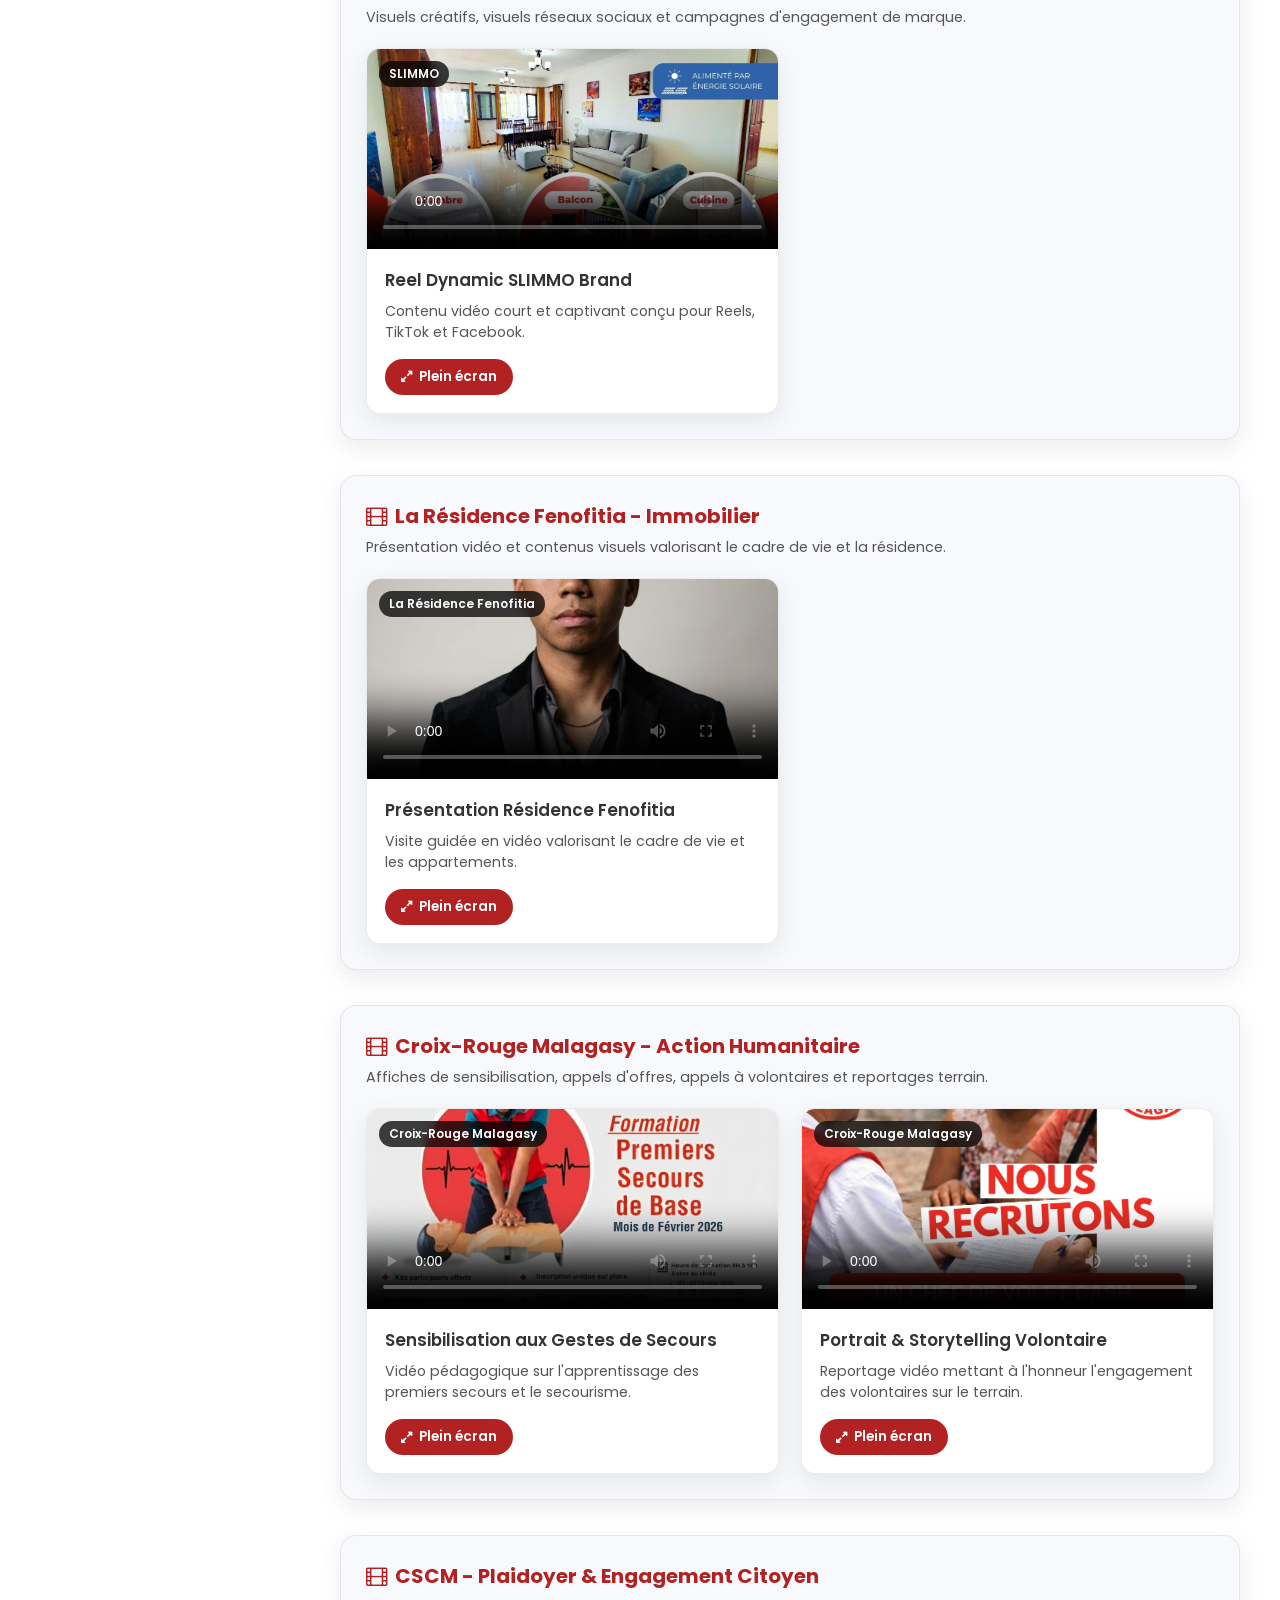
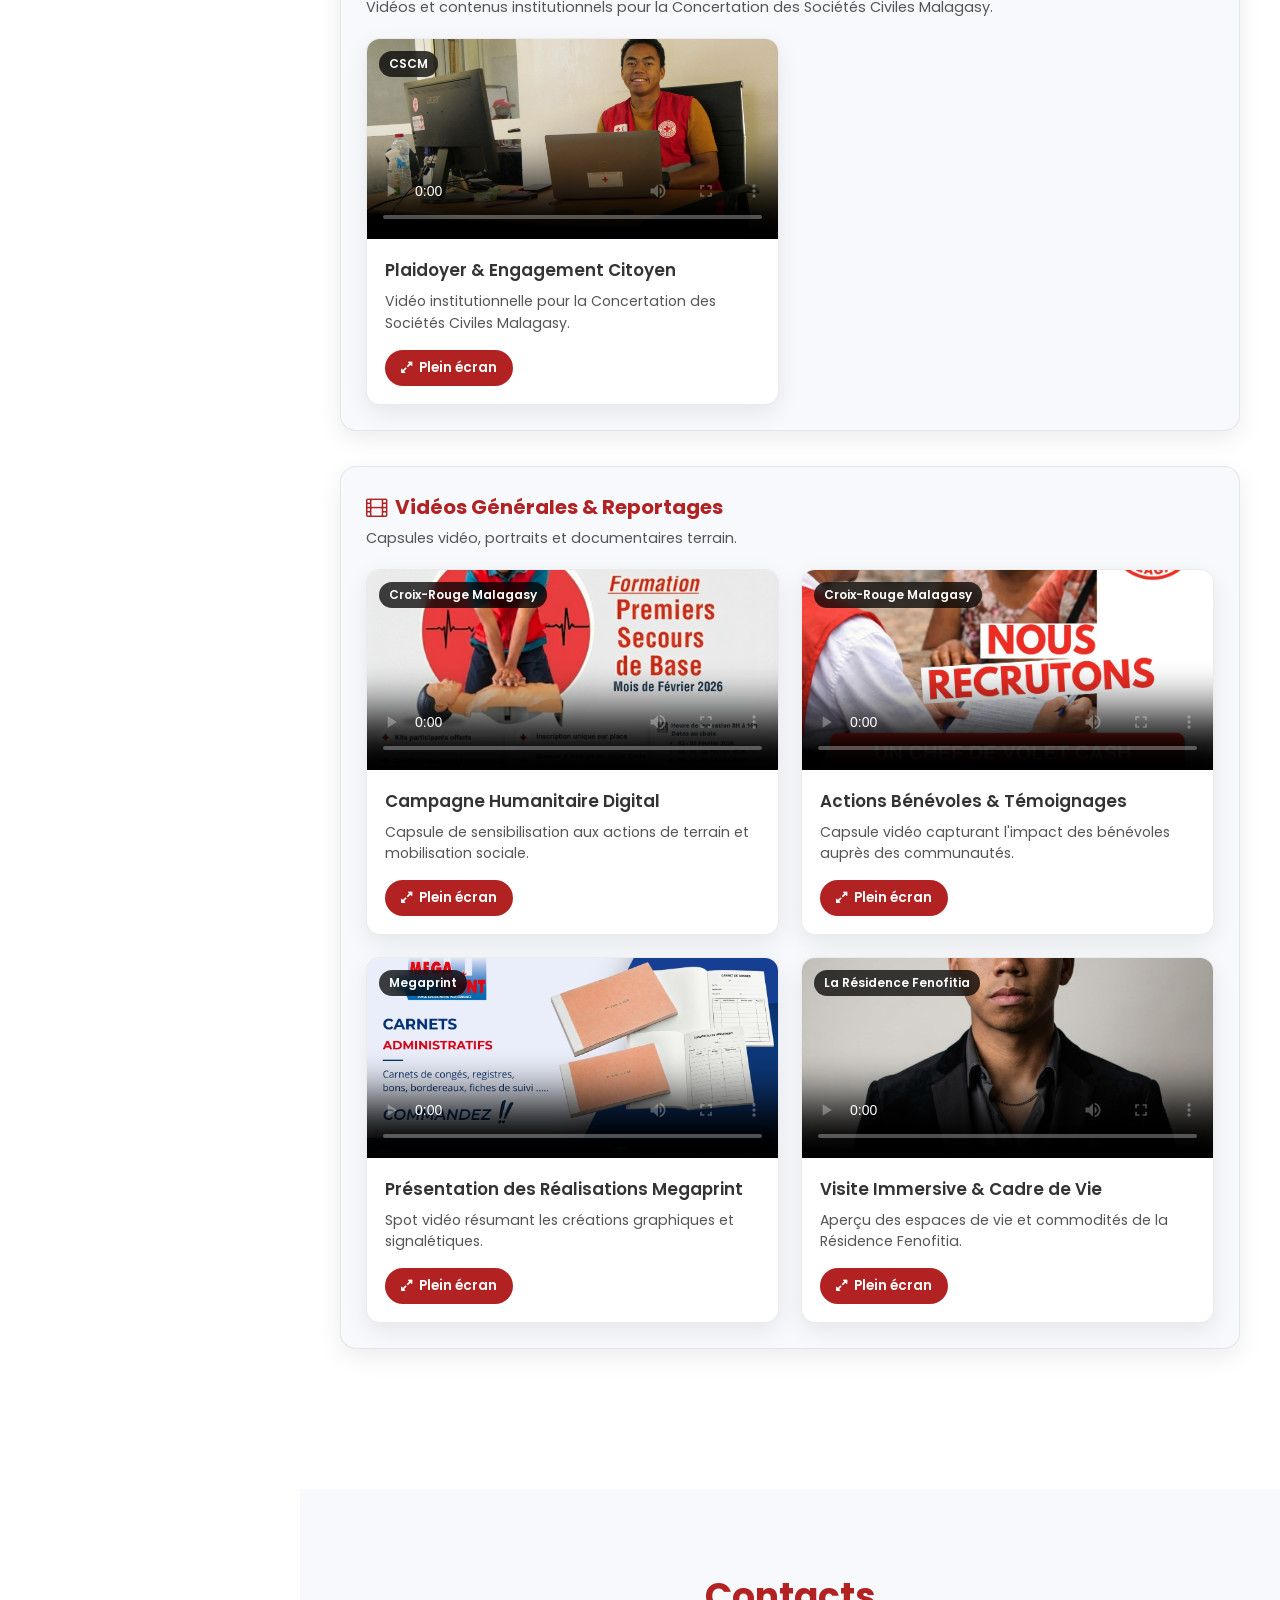
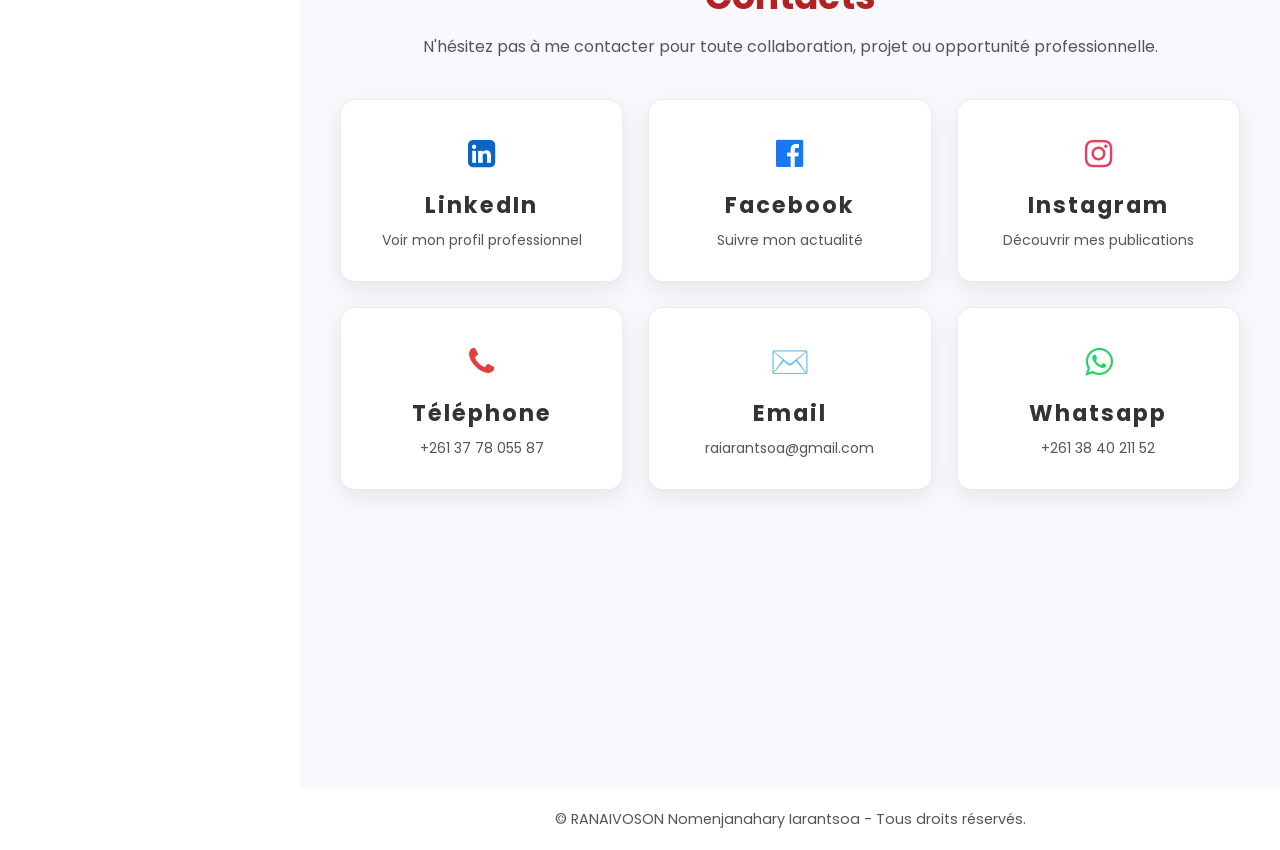
==== commit 0a06668f: "Mise à jour du portfolio" ====
--- a/index.html
+++ b/index.html
@@ -1,365 +1,392 @@
 <!DOCTYPE html>
-<html>
+<html lang="fr">
+
 <head>
 	<meta name="viewport" content="width=device-width,initial-scale=1.0">
 	<meta charset="utf-8">
-	<title>Iarantsoa Nomejanahary RANAIVOSON</title>
-		<link rel="icon" type="icon" href="img/photopdp.jpg">
+	<title>Iarantsoa Nomenjanahary RANAIVOSON - Portfolio</title>
+	<link rel="icon" type="image/jpeg" href="img/photopdp.jpg">
 	<link rel="stylesheet" type="text/css" href="css/style.css">
 	<link rel="stylesheet" type="text/css" href="fa/css/font-awesome.css">
 </head>
+
 <body>
 	<div class="container">
 		<div class="navigation">
 			<ul>
-				<li><a href="#banner" onclick="toogleMenu()">Accueil</a></li>
-				<li><a href="#about" onclick="toogleMenu()">Profil</a></li>
-				<li><a href="#experiences" onclick="toogleMenu()">Expériences</a></li>
-				<li><a href="#project" onclick="toogleMenu()">Mes réalisations</a></li>
-				<li><a href="#contacts" onclick="toogleMenu()">Contacts</a></li>
+				<li><a href="#banner" onclick="toogleMenu()" data-i18n="nav_home">Accueil</a></li>
+				<li><a href="#about" onclick="toogleMenu()" data-i18n="nav_profile">Profil</a></li>
+				<li><a href="#experiences" onclick="toogleMenu()" data-i18n="nav_experiences">Expériences</a></li>
+				<li><a href="#project" onclick="toogleMenu()" data-i18n="nav_projects">Mes réalisations</a></li>
+				<li><a href="#contacts" onclick="toogleMenu()" data-i18n="nav_contacts">Contacts</a></li>
 			</ul>
 		</div>
 		<div class="main">
 			<div class="topbar">
-				<a href="" class="logo">Portoflio</a>
-				<div class="toggle">
-					<i class="fa  fa-bars" aria-hidden="true"></i>
+				<a href="#banner" class="logo">Portfolio</a>
+				<div class="topbar-actions">
+					<div class="lang-selector">
+						<button class="lang-btn active" data-lang="fr" onclick="switchLanguage('fr')"
+							aria-label="Français">FR</button>
+						<span class="lang-divider">|</span>
+						<button class="lang-btn" data-lang="en" onclick="switchLanguage('en')"
+							aria-label="English">EN</button>
+					</div>
+					<button class="theme-toggle-btn" id="theme-toggle-btn" onclick="toggleTheme()"
+						aria-label="Changer de thème">
+						<i class="fa fa-moon-o" aria-hidden="true"></i> <span class="theme-label"
+							data-i18n="theme_dark_btn">Nuit</span>
+					</button>
+					<div class="toggle" aria-label="Menu">
+						<i class="fa fa-bars" aria-hidden="true"></i>
+					</div>
 				</div>
 			</div>
 			<!-- banner -->
 			<section class="banner" id="banner">
 				<div class="content">
 					<div class="imgBx">
-						<img src="img/photopdp.jpg" >
+						<img src="img/photopdp.jpg" alt="RANAIVOSON Nomenjanahary Iarantsoa">
 					</div>
 					<h3>
-						 RANAIVOSON Nomenjanahary Iarantsoa
+						RANAIVOSON Nomenjanahary Iarantsoa
 					</h3>
-					<p>
+					<p data-i18n="banner_role">
 						Spécialiste en communication et Web Manager
 					</p>
-					<a href="cv/index.pdf" class="btn">Voir mon CV </a>
+					<a href="cv/index.pdf" class="btn" target="_blank" data-i18n="banner_cv">Voir mon CV</a>
 					<ul class="socialMedia">
 						<li>
-							<a href="https://www.facebook.com/iarantsoa.rnvs.3" target="_blank"><i class="fa  fa-facebook " aria-hidden="true"></i></a>
+							<a href="https://www.facebook.com/iarantsoa.rnvs.3" target="_blank" aria-label="Facebook"><i
+									class="fa fa-facebook" aria-hidden="true"></i></a>
 						</li>
 						<li>
-							<a href="https://l.facebook.com/l.php?u=https%3A%2F%2Fwww.instagram.com%2Fiarantsoarnvs%3Figsh%3DZWhvOGcxdGM3d3U2%26fbclid%3DIwZXh0bgNhZW0CMTAAYnJpZBExa0VMUjMwN0ZYQkN0WWZWNHNydGMGYXBwX2lkEDIyMjAzOTE3ODgyMDA4OTIAAR5w3efPGkUlTjDftX7gwZh1spsKpfz8XKN1yFJuy0aqqh0qO9L3MKx6yfAEMA_aem_KoYFIzAc4m8kQZNo7Ws1DQ&h=AT4IOeHcxe7ieRxf2lzGc7N1Xcu3I70grnsKXe87pZPsybtg59gprPv6Lv5XGTlJMgkVsBq06nFbKk8lMJZiVhrOu205NnX9miandU01-Leze6mNWTr0IlmEjfYr_ZLVyWRILw"><i class="fa   fa-instagram  " aria-hidden="true"></i></a>
+							<a href="https://www.instagram.com/iarantsoarnvs" target="_blank" aria-label="Instagram"><i
+									class="fa fa-instagram" aria-hidden="true"></i></a>
 						</li>
 						<li>
-							<a href=""><i class="fa  fa-twitter " aria-hidden="true"></i></a>
+							<a href="#contacts" aria-label="Twitter"><i class="fa fa-twitter"
+									aria-hidden="true"></i></a>
 						</li>
 						<li>
-							<a href="https://l.facebook.com/l.php?u=https%3A%2F%2Fwww.linkedin.com%2Fin%2Fiarantsoa-nomenjanahary-ranaivoson-b321611b5%2Ffr%3Ffbclid%3DIwZXh0bgNhZW0CMTAAYnJpZBExa0VMUjMwN0ZYQkN0WWZWNHNydGMGYXBwX2lkEDIyMjAzOTE3ODgyMDA4OTIAAR4TrIrbIumOIO1NRiXqlJVB2dL7LQe43HGV12XHYDlV1n6swQoTzBR9OxOBsw_aem_l52jAe-01wV4t7SH_dzJBg&h=AT4IOeHcxe7ieRxf2lzGc7N1Xcu3I70grnsKXe87pZPsybtg59gprPv6Lv5XGTlJMgkVsBq06nFbKk8lMJZiVhrOu205NnX9miandU01-Leze6mNWTr0IlmEjfYr_ZLVyWRILw" target="_blank"><i class="fa  fa-linkedin-square" aria-hidden="true"></i></a>
+							<a href="https://www.linkedin.com/in/iarantsoa-nomenjanahary-ranaivoson-b321611b5/"
+								target="_blank" aria-label="LinkedIn"><i class="fa fa-linkedin-square"
+									aria-hidden="true"></i></a>
 						</li>
 					</ul>
 				</div>
 			</section>
-			<!--Apropos-->
-			<!--<section class="about" id="about">
-			  <div class="title">
-			    <h2>Qui suis-je ?</h2>
-			  </div>
-			  <div class="content">
-			    <div class="textBox">
-			      <h3>RANAIVOSON Nomenjanahary Iarantsoa</h3>
-			      <p>
-			         Passionné par la <span class="highlight">communication institutionnelle et digitale</span>, je crée des contenus qui valorisent les initiatives sociales et humanitaires..
-			      </p>
-			      <p>
-			                De la Croix-Rouge Malagasy aux projets associatifs, j’ai animé des campagnes, documenté des actions de terrain et mobilisé des communautés.
-			      </p>
-			      <p>
-			        Créatif, rigoureux et engagé, je mets mes compétences au service d’organisations qui veulent inspirer, fédérer et agir.
-     			 </p>
-			      </p>
-			    </div>
-			  </div>
-			</section>-->
+
+			<!-- Apropos -->
 			<section class="about" id="about">
-  <div class="title">
-    <h2>Qui suis-je ?</h2>
-  </div>
-  <div class="content">
-    <div class="textBox">
-      <h3>RANAIVOSON Nomenjanahary Iarantsoa</h3>
-      <p class="role">Responsable Médias Sociaux & Assistant de Communication</p>
-      
-      <p>
-        J'évolue aujourd'hui avec une <span class="highlight">double casquette</span> qui fait ma force.
-      </p>
-      <p>
-        D'un côté, je suis <span class="highlight">Responsable Médias Sociaux du Groupe Megaprint</span>, où je pilote la stratégie digitale de 4 marques : <strong>Megaprint, Megapower, Slimmo et La Résidence Fenofitia</strong>. Création de contenu, animation de communautés, campagnes : je gère leur visibilité au quotidien.
-      </p>
-      <p>
-        De l'autre, je suis <span class="highlight">Assistant de Communication à la Concertation des Sociétés Civiles Malagasy </span>, où je mets mes compétences au service de l'engagement citoyen et des initiatives à impact.
-      </p>
-      <p>
-        Ce parcours, de la Croix-Rouge Malagasy au secteur privé, m'a appris une chose : qu'on parle d'une marque ou d'une cause, on a besoin de la même chose - une histoire vraie, bien racontée, qui fédère.
-      </p>
-      <p class="signature">
-        Créatif, rigoureux et engagé.
-      </p>
-    </div>
-  </div>
-</section>
-
-			<!-- Services -->
-	<section id="experiences">
-  <h2>Mes Expériences</h2>
-  <div class="experience-grid">
-    <div class="card current">
-      <img src="img/megaprint.jpg" alt="Megaprint">
-      <h3>Megaprint</h3>
-      <p>Responsable Médias Sociaux Megaprint</p>
-      <ul>
-        <li>Stratégie de contenu pour l'impression & signalétique</li>
-        <li>Création de visuels produits et réalisations clients</li>
-        <li>Animation Facebook / LinkedIn et génération de leads B2B</li>
-      </ul>
-    </div>
-	    <div class="card current">
-      <img src="img/megapower.jpg" alt="Megapower">
-      <h3>Megapower</h3>
-      <p>Responsable Médias Sociaux  Megapower</p>
-      <ul>
-        <li>Promotion des solutions d'énergie solaire</li>
-        <li>Vulgarisation technique en contenus pédagogiques</li>
-        <li>Campagnes de sensibilisation à l'autonomie énergétique</li>
-      </ul>
-    </div>
-	    <div class="card current">
-      <img src="img/slimmo.jpg" alt="Slimmo">
-      <h3>Slimmo</h3>
-      <p>Responsable Médias Sociaux SLIMMO</p>
-      <ul>
-        <li>Développement de l'identité de marque lifestyle</li>
-        <li>Contenus créatifs, Reels et tendances TikTok / FB</li>
-        <li>Animation de communauté jeune et engagement</li>
-      </ul>
-    </div>
-	    <div class="card current">
-      <img src="img/fenofitia.jpg" alt="La Résidence Fenofitia">
-      <h3>La Résidence Fenofitia</h3>
-      <p>Responsable Médias Sociaux La Résidence Fenofitia</p>
-      <ul>
-        <li>Valorisation immobilière et cadre de vie</li>
-        <li>Contenus haut de gamme : photos, visites, témoignages</li>
-        <li>Gestion de la e-réputation et demandes d'infos</li>
-      </ul>
-    </div>
-    <!-- Croix-Rouge Malagasy -->
-    <div class="card">
-      <img src="img/1.jpg" alt="Croix-Rouge Malagasy">
-      <h3>Croix-Rouge Malagasy</h3>
-      <p>Création de contenus de sensibilisation sur Facebook, 
-         valorisation des volontaires, animation de campagnes humanitaires.</p>
-      <ul>
-        <li>Posts Facebook avec visuels et storytelling</li>
-        <li>Campagnes de sensibilisation aux premiers secours</li>
-        <li>Coordination des actions digitales et terrain</li>
-      </ul>
-    </div>
-
-    
-
-    <!-- Alliance Aika -->
-    <div class="card">
-      <img src="img/aika.jpg" alt="Alliance Aika">
-      <h3>Alliance Aika</h3>
-      <p>Animateur et chef de projet digital.</p>
-      <ul>
-        <li>Organisation d’activités pour les jeunes</li>
-        <li>Création de visuels et vidéos de mobilisation</li>
-        <li>Animation d’événements communautaires</li>
-      </ul>
-    </div>
-	  <!-- CSCM - Ton poste associatif actuel -->
-    <div class="card current">
-      <img src="img/cscm.jpg" alt="Concertation des Sociétés Civiles Malagasy">
-      <h3>Concertation des Sociétés Civiles Malagasy</h3>
-      <p>Assistant de Communication</p>
-      <ul>
-        <li>Valorisation des initiatives citoyennes et plaidoyers</li>
-        <li>Création de contenus institutionnels et digitaux</li>
-        <li>Appui à la communication pour l'engagement citoyen</li>
-      </ul>
-    </div>
-      <!-- Challenge for Kids -->
-    <div class="card">
-      <img src="img/cfk1.jpg" alt="Challenge for Kids">
-      <h3>Challenge for Kids</h3>
-      <p>Coordinateur d’activités éducatives et mobilisations terrain.</p>
-      <ul>
-        <li>Campagnes Facebook pour sensibiliser les familles</li>
-        <li>Organisation d’événements éducatifs</li>
-        <li>Communication avec partenaires et parents</li>
-      </ul>
-    </div>
-<!-- Konecta -->
-		    <div class="card">
-		      <img src="img/000.jpg" alt="Konecta">
-		      <h3>Konecta</h3>
-		      <p>Responsable mobilisation clients et communication multicanale.</p>
-		      <ul>
-		        <li>Création de contenus pour réseaux sociaux</li>
-		        <li>Analyse des retours et feedback clients</li>
-		        <li>Coordination interne des campagnes</li>
-		      </ul>
-		    </div>
-		  
- 
-		     <div class="card">
-		      <img src="img/cfk.jpg" alt="Institut Supérieur des Sciences Info-Com et Cinéma">
-		      <h3>Institut Supérieur des Sciences Info-Com et Cinéma</h3>
-		      <p>Responsable logistique événementiel et promotion.</p>
-		      <ul>
-		        <li>Organisation et coordination des événements académiques</li>
-		        <li>Gestion de la logistique et des équipes</li>
-		        <li>Promotion des activités via réseaux sociaux et supports visuels</li>
-		      </ul>
-		    </div>
-
-		  </div>
-		</section>
-
+				<div class="title">
+					<h2 data-i18n="about_title">Qui suis-je ?</h2>
+				</div>
+				<div class="content">
+					<div class="textBox">
+						<h3>RANAIVOSON Nomenjanahary Iarantsoa</h3>
+						<p class="role" data-i18n="about_role">Responsable Médias Sociaux et Assistant de Communication
+						</p>
+
+						<p data-i18n="about_p1">
+							J'évolue aujourd'hui avec une <span class="highlight">double casquette</span> qui fait ma
+							force.
+						</p>
+						<p data-i18n="about_p2">
+							D'un côté, je suis <span class="highlight">Responsable Médias Sociaux du Groupe
+								Megaprint</span>, où je pilote la stratégie digitale de 4 marques : <strong>Megaprint,
+								Megapower, SLIMMO MADA et La Résidence Fenofitia</strong>. Création de contenu,
+							animation de
+							communautés, campagnes : je gère leur visibilité au quotidien.
+						</p>
+						<p data-i18n="about_p3">
+							De l'autre, je suis <span class="highlight">Assistant de Communication à la Concertation des
+								Sociétés Civiles Malagasy</span>, où je mets mes compétences au service de l'engagement
+							citoyen et des initiatives à impact.
+						</p>
+						<p data-i18n="about_p4">
+							Ce parcours, de la Croix-Rouge Malagasy au secteur privé, m'a appris une chose : qu'on parle
+							d'une marque ou d'une cause, on a besoin de la même chose - une histoire vraie, bien
+							racontée, qui fédère.
+						</p>
+						<p class="signature" data-i18n="about_sig">
+							Créatif, rigoureux et engagé.
+						</p>
+					</div>
+				</div>
+			</section>
+
+			<!-- Experiences -->
+			<section id="experiences">
+				<h2 data-i18n="exp_title">Mes Expériences</h2>
+				<div class="experience-grid">
+					<div class="card current">
+						<img src="img/D.png" alt="Megaprint">
+						<h3>MEGAPRINT</h3>
+						<p data-i18n="exp_megaprint_role">Responsable Médias Sociaux Megaprint</p>
+						<ul>
+							<li data-i18n="exp_megaprint_1">Stratégie de contenu pour l'impression et signalétique</li>
+							<li data-i18n="exp_megaprint_2">Création de visuels produits et réalisations clients</li>
+							<li data-i18n="exp_megaprint_3">Animation Facebook / LinkedIn et génération de leads B2B
+							</li>
+						</ul>
+					</div>
+					<div class="card current">
+						<img src="img/JK.png" alt="Megapower">
+						<h3>MEGAPOWER</h3>
+						<p data-i18n="exp_megapower_role">Responsable Médias Sociaux Megapower</p>
+						<ul>
+							<li data-i18n="exp_megapower_1">Promotion des solutions d'énergie solaire</li>
+							<li data-i18n="exp_megapower_2">Vulgarisation technique en contenus pédagogiques</li>
+							<li data-i18n="exp_megapower_3">Campagnes de sensibilisation à l'autonomie énergétique</li>
+						</ul>
+					</div>
+					<div class="card current">
+						<img src="img/t.jpg" alt="Slimmo">
+						<h3>SLIMMO MADA</h3>
+						<p data-i18n="exp_slimmo_role">Responsable Médias Sociaux SLIMMO</p>
+						<ul>
+							<li data-i18n="exp_slimmo_1">Développement de l'identité de marque lifestyle</li>
+							<li data-i18n="exp_slimmo_2">Contenus créatifs et Reels </li>
+							<li data-i18n="exp_slimmo_3">Animation de communauté jeune et engagement</li>
+						</ul>
+					</div>
+					<div class="card current">
+						<img src="img/h.png" alt="La Résidence Fenofitia">
+						<h3>La Résidence Fenofitia</h3>
+						<p data-i18n="exp_fenofitia_role">Responsable Médias Sociaux La Résidence Fenofitia</p>
+						<ul>
+							<li data-i18n="exp_fenofitia_1">Valorisation immobilière et cadre de vie</li>
+							<li data-i18n="exp_fenofitia_2">Contenus haut de gamme : photos, visites, témoignages</li>
+							<li data-i18n="exp_fenofitia_3">Gestion de la e-réputation et demandes d'infos</li>
+						</ul>
+					</div>
+					<!-- Croix-Rouge Malagasy -->
+					<div class="card">
+						<img src="img/1.jpg" alt="Croix-Rouge Malagasy">
+						<h3>Croix-Rouge Malagasy</h3>
+						<p data-i18n="exp_croixrouge_role">Création de contenus de sensibilisation sur Facebook,
+							valorisation des volontaires, animation de campagnes humanitaires.</p>
+						<ul>
+							<li data-i18n="exp_croixrouge_1">Posts Facebook avec visuels et storytelling</li>
+							<li data-i18n="exp_croixrouge_2">Campagnes de sensibilisation aux premiers secours</li>
+							<li data-i18n="exp_croixrouge_3">Coordination des actions digitales et terrain</li>
+						</ul>
+					</div>
+
+					<!-- Alliance Aika -->
+					<div class="card">
+						<img src="img/aika.jpg" alt="Alliance Aika">
+						<h3>Alliance Aika</h3>
+						<p data-i18n="exp_aika_role">Animateur et chef de projet digital.</p>
+						<ul>
+							<li data-i18n="exp_aika_1">Organisation d’activités pour les jeunes</li>
+							<li data-i18n="exp_aika_2">Création de visuels et vidéos de mobilisation</li>
+							<li data-i18n="exp_aika_3">Animation d’événements communautaires</li>
+						</ul>
+					</div>
+					<!-- CSCM -->
+					<div class="card current">
+						<img src="img/FIKAONANDOHAM- PARITRA.png" alt="Concertation des Sociétés Civiles Malagasy">
+						<h3>Concertation des Sociétés Civiles Malagasy</h3>
+						<p data-i18n="exp_cscm_role">Assistant de Communication</p>
+						<ul>
+							<li data-i18n="exp_cscm_1">Valorisation des initiatives citoyennes et plaidoyers</li>
+							<li data-i18n="exp_cscm_2">Création de contenus institutionnels et digitaux</li>
+							<li data-i18n="exp_cscm_3">Appui à la communication pour l'engagement citoyen</li>
+						</ul>
+					</div>
+					<!-- Challenge for Kids -->
+					<div class="card">
+						<img src="img/cfk1.jpg" alt="Challenge for Kids">
+						<h3>Challenge for Kids</h3>
+						<p data-i18n="exp_cfk_role">Coordinateur d’activités éducatives et mobilisations terrain.</p>
+						<ul>
+							<li data-i18n="exp_cfk_1">Campagnes Facebook pour sensibiliser les familles</li>
+							<li data-i18n="exp_cfk_2">Organisation d’événements éducatifs</li>
+							<li data-i18n="exp_cfk_3">Communication avec partenaires et parents</li>
+						</ul>
+					</div>
+					<!-- Konecta -->
+					<div class="card">
+						<img src="img/000.jpg" alt="Konecta">
+						<h3>Konecta</h3>
+						<p data-i18n="exp_konecta_role">Responsable mobilisation clients et communication multicanale.
+						</p>
+						<ul>
+							<li data-i18n="exp_konecta_1">Création de contenus pour réseaux sociaux</li>
+							<li data-i18n="exp_konecta_2">Analyse des retours et feedback clients</li>
+							<li data-i18n="exp_konecta_3">Coordination interne des campagnes</li>
+						</ul>
+					</div>
+
+					<div class="card">
+						<img src="img/cfk.jpg" alt="Institut Supérieur des Sciences Info-Com et Cinéma">
+						<h3>Institut Supérieur des Sciences Info-Com et Cinéma</h3>
+						<p data-i18n="exp_isic_role">Responsable logistique événementiel et promotion.</p>
+						<ul>
+							<li data-i18n="exp_isic_1">Organisation et coordination des événements académiques</li>
+							<li data-i18n="exp_isic_2">Gestion de la logistique et des équipes</li>
+							<li data-i18n="exp_isic_3">Promotion des activités via réseaux sociaux et supports visuels
+							</li>
+						</ul>
+					</div>
+				</div>
+			</section>
 
 			<!-- Projets -->
 			<section class="project adjuste" id="project">
 				<div class="title">
-					<h2>Mes réalisations</h2>
-				    <p>
-				      Chaque projet est une histoire, chaque image un témoignage, chaque vidéo une voix. 
-				      À travers mes créations, je cherche à <span class="highlight">inspirer, mobiliser et valoriser</span> 
-				      les initiatives sociales et humanitaires. 
-				    </p>
-				    <p>
-				      Voici un aperçu de mon parcours : des vidéos qui racontent, des publications qui engagent, 
-				      et des photos qui capturent l’essence des actions de terrain.
-				    </p>
-				</div>
-				 <div class="content">
-    <!-- Vidéos -->
-			    <div class="category fade-in">
-			     	<h3>🎥 Vidéos</h3>
-			     	<div class="grid">
-			       		<div class="item zoom">
-			         		<video controls src="videos/1.mp4"></video>
-			         		<p>Campagne de sensibilisation</p>
-			        	</div>
-			        	<div class="item zoom">
-			          		<video controls src="videos/4.mp4"></video>
-			          		<p>Portrait de volontaire</p>
-			        	</div>
-			      	</div>
-			    </div>
-			    <!-- Publications -->
-			    <div class="category fade-in">
-			      <h3>📰 Publications</h3>
-			      <div class="grid">
-			        <div class="item zoom">
-			          <img src="img/5.jpg" alt="Publication 1">
-			          <p>Affiche Croix-Rouge Malagasy</p>
-			        </div>
-			        <div class="item zoom">
-			          <img src="img/4.jpg" alt="Publication 2">
-			          <p>Affiche d'appel d'offre</p>
-			        </div>
-			         <div class="item zoom">
-			          <img src="img/3.jpg" alt="Publication 2">
-			          <p>Affiche de recrutement</p>
-			        </div>
-			      </div>
-			    </div>
-
-			    <!-- Photos -->
-				</div>
-			</section>
-		<!--Contact-->
+					<h2 data-i18n="projects_title">Mes réalisations</h2>
+					<p data-i18n="projects_p1">
+						Chaque projet est une histoire, chaque image un témoignage, chaque vidéo une voix.
+						À travers mes créations, je cherche à <span class="highlight">inspirer, mobiliser et
+							valoriser</span>
+						les initiatives sociales, humanitaires et de marque.
+					</p>
+					<p data-i18n="projects_p2">
+						Voici un aperçu de mon parcours : des vidéos qui racontent, des publications qui engagent,
+						et des photos qui capturent l’essence des actions de terrain.
+					</p>
+				</div>
+
+				<!-- Filter Bar -->
+				<div class="portfolio-filter-bar">
+					<button class="portfolio-filter-btn active" data-filter="all" onclick="setFilter('all')">
+						<i class="fa fa-th" aria-hidden="true"></i> <span data-i18n="filter_all">Tous les projets</span>
+					</button>
+					<button class="portfolio-filter-btn" data-filter="visuals" onclick="setFilter('visuals')">
+						<i class="fa fa-picture-o" aria-hidden="true"></i> <span data-i18n="filter_visuals">Contenus
+							Visuels</span>
+					</button>
+					<button class="portfolio-filter-btn" data-filter="videos" onclick="setFilter('videos')">
+						<i class="fa fa-film" aria-hidden="true"></i> <span data-i18n="filter_videos">Vidéos</span>
+					</button>
+				</div>
+
+				<!-- Dynamic Container for Gallery & Video Sections -->
+				<div class="content" id="portfolio-gallery-container">
+					<!-- Rendered dynamically by js/main.js -->
+				</div>
+			</section>
+
+			<!-- Contact -->
 			<section id="contacts" class="contact adjuste">
-				<h2 class="section-title">Contacts</h2>
-				<p class="contact-intro">
+				<h2 class="section-title" data-i18n="contact_title">Contacts</h2>
+				<p class="contact-intro" data-i18n="contact_intro">
 					N'hésitez pas à me contacter pour toute collaboration, projet ou opportunité professionnelle.
 				</p>
 				<div class="contact-container">
-					<a href="" class="contact-card" target="_blank">
-					<span class="icon">
-						<i class="fa  fa-linkedin-square linkdin" aria-hidden="true"></i>
-					</span>
-					<h3>LinkedIn</h3>
-					<p>Voir mon profil professionnel</p>
-					</a>
-
-					<a href="https://l.facebook.com/l.php?u=https%3A%2F%2Fwww.instagram.com%2Fiarantsoarnvs%3Figsh%3DZWhvOGcxdGM3d3U2%26fbclid%3DIwZXh0bgNhZW0CMTAAYnJpZBExa0VMUjMwN0ZYQkN0WWZWNHNydGMGYXBwX2lkEDIyMjAzOTE3ODgyMDA4OTIAAR5w3efPGkUlTjDftX7gwZh1spsKpfz8XKN1yFJuy0aqqh0qO9L3MKx6yfAEMA_aem_KoYFIzAc4m8kQZNo7Ws1DQ&h=AT4IOeHcxe7ieRxf2lzGc7N1Xcu3I70grnsKXe87pZPsybtg59gprPv6Lv5XGTlJMgkVsBq06nFbKk8lMJZiVhrOu205NnX9miandU01-Leze6mNWTr0IlmEjfYr_ZLVyWRILw
-					" class="contact-card" target="_blank">
-					<span class="icon">
-						<i class="fa  fa-facebook-official fb" aria-hidden="true"></i>
-					</span>
-					<h3>Facebook</h3>
-					<p>Suivre mon actualité</p>
-					</a>
-
-					<a href="https://instagram.com/tonprofil" class="contact-card" target="_blank">
-					<span class="icon">
-						<i class="fa  fa-instagram insta" aria-hidden="true"></i>
-					</span>
-					<h3>Instagram</h3>
-					<p>Découvrir mes publications</p>
+					<a href="https://www.linkedin.com/in/iarantsoa-nomenjanahary-ranaivoson-b321611b5/"
+						class="contact-card" target="_blank">
+						<span class="icon">
+							<i class="fa fa-linkedin-square linkdin" aria-hidden="true"></i>
+						</span>
+						<h3>LinkedIn</h3>
+						<p data-i18n="contact_linkedin_p">Voir mon profil professionnel</p>
+					</a>
+
+					<a href="https://www.facebook.com/iarantsoa.rnvs.3" class="contact-card" target="_blank">
+						<span class="icon">
+							<i class="fa fa-facebook-official fb" aria-hidden="true"></i>
+						</span>
+						<h3>Facebook</h3>
+						<p data-i18n="contact_facebook_p">Suivre mon actualité</p>
+					</a>
+
+					<a href="https://www.instagram.com/iarantsoarnvs" class="contact-card" target="_blank">
+						<span class="icon">
+							<i class="fa fa-instagram insta" aria-hidden="true"></i>
+						</span>
+						<h3>Instagram</h3>
+						<p data-i18n="contact_insta_p">Découvrir mes publications</p>
 					</a>
 
 					<a href="tel:+261377805587" class="contact-card">
-					<span class="icon">
-						<i class="fa  fa-phone phone" aria-hidden="true"></i>
-					</span>
-					<h3>Téléphone</h3>
-					<p>+261 37 78 055 87</p>
-					</a>
-
-					<a href="raiarantsoa@gmail.com" class="contact-card">
-					<span class="icon">✉️</span>
-					<h3>Email</h3>
-					<p>raiarantsoa@gmail.com</p>
-					</a>
-
-					<a href="https://wa.me/261384021152" class="contact-card">
-					<span class="icon">
-						<i class="fa  fa-whatsapp tsapp" aria-hidden="true"></i>
-					</span>
-					<h3>Whatsapp</h3>
-					<p>+261 38 40 211 52</p>
-					</a>
-					
-				</div>
-
-			</section>
-			
+						<span class="icon">
+							<i class="fa fa-phone phone" aria-hidden="true"></i>
+						</span>
+						<h3 data-i18n="contact_phone_title">Téléphone</h3>
+						<p data-i18n="contact_phone_p">+261 37 78 055 87</p>
+					</a>
+
+					<a href="mailto:raiarantsoa@gmail.com" class="contact-card">
+						<span class="icon">✉️</span>
+						<h3 data-i18n="contact_email_title">Email</h3>
+						<p data-i18n="contact_email_p">raiarantsoa@gmail.com</p>
+					</a>
+
+					<a href="https://wa.me/261384021152" class="contact-card" target="_blank">
+						<span class="icon">
+							<i class="fa fa-whatsapp tsapp" aria-hidden="true"></i>
+						</span>
+						<h3>Whatsapp</h3>
+						<p data-i18n="contact_whatsapp_p">+261 38 40 211 52</p>
+					</a>
+				</div>
+			</section>
+
 			<!-- Copyright Text -->
 			<div class="copyright">
 				<p>
-					Iarantsoa Nomenjanahary RANAIVOSON
+					&copy; RANAIVOSON Nomenjanahary Iarantsoa - Tous droits réservés.
 				</p>
 			</div>
 		</div>
 	</div>
-	
-	<script>
-		let toggle=document.querySelector('.toggle');
-		let topbar=document.querySelector('.topbar');
-		let navigation=document.querySelector('.navigation');
-		let main=document.querySelector('.main');
-		toggle.onclick=function(){
-			toggle.classList.toggle('active');
-			topbar.classList.toggle('active');
-			navigation.classList.toggle('active');
-			main.classList.toggle('active');
-		}
-		//now , we fix menu active class issue
-		function toogleMenu(){
-		let navigation=document.querySelector('.navigation');
-		let main=document.querySelector('.main');
-		navigation.classList.remove('active');
-		main.classList.remove('active');
-		}
-	</script>
+
+	<!-- Image Lightbox Modal -->
+	<div class="portfolio-modal" id="image-lightbox-modal" role="dialog" aria-hidden="true">
+		<div class="modal-overlay" onclick="closeImageLightbox()"></div>
+		<div class="modal-container image-modal-container">
+			<button class="modal-close-btn" onclick="closeImageLightbox()" aria-label="Fermer">
+				<i class="fa fa-times" aria-hidden="true"></i>
+			</button>
+			<button class="modal-nav-btn prev-btn" onclick="prevLightboxImage()" aria-label="Précédent">
+				<i class="fa fa-chevron-left" aria-hidden="true"></i>
+			</button>
+			<button class="modal-nav-btn next-btn" onclick="nextLightboxImage()" aria-label="Suivant">
+				<i class="fa fa-chevron-right" aria-hidden="true"></i>
+			</button>
+			<div class="modal-body">
+				<div class="modal-media-wrap">
+					<img id="lightbox-img" src="" alt="Aperçu visuel">
+				</div>
+				<div class="modal-details">
+					<span class="modal-brand-badge" id="lightbox-brand"></span>
+					<h4 id="lightbox-title"></h4>
+					<p id="lightbox-desc"></p>
+					<div class="modal-counter" id="lightbox-counter"></div>
+				</div>
+			</div>
+		</div>
+	</div>
+
+	<!-- Video Player Modal -->
+	<div class="portfolio-modal" id="video-modal" role="dialog" aria-hidden="true">
+		<div class="modal-overlay" onclick="closeVideoModal()"></div>
+		<div class="modal-container video-modal-container">
+			<button class="modal-close-btn" onclick="closeVideoModal()" aria-label="Fermer">
+				<i class="fa fa-times" aria-hidden="true"></i>
+			</button>
+			<div class="modal-body">
+				<div class="modal-media-wrap video-wrap">
+					<video id="modal-video-player" controls preload="metadata">
+						<source src="" type="video/mp4">
+						Votre navigateur ne supporte pas la lecture vidéo.
+					</video>
+				</div>
+				<div class="modal-details">
+					<span class="modal-brand-badge" id="video-modal-brand"></span>
+					<h4 id="video-modal-title"></h4>
+					<p id="video-modal-desc"></p>
+				</div>
+			</div>
+		</div>
+	</div>
+
+	<!-- Main Script -->
+	<script src="js/main.js"></script>
 </body>
-</html> 
+
+</html>
--- a/css/style.css
+++ b/css/style.css
@@ -1,160 +1,274 @@
-@import url('https:fonts.googleapis.com/css?family=Poppins:200,300,400,500,600,700,800,900&display=swap');
-*{
+@import url('https://fonts.googleapis.com/css?family=Poppins:200,300,400,500,600,700,800,900&display=swap');
+
+* {
 	margin: 0;
 	padding: 0;
 	box-sizing: border-box;
-	font-family: 'Poppins',sans-serif;
+	font-family: 'Poppins', sans-serif;
 	scroll-behavior: smooth;
 }
 
-:root
-{
-	--black:#333;
-	--black2:#b90a15;
-	--white:#fff;
-	--white2:#fff;
-}
-body
-{
+:root {
+	--black: #333;
+	--black2: #b90a15;
+	--white: #fff;
+	--white2: #fff;
+
+	/* Design Tokens & Theme Variables */
+	--bg-primary: #ffffff;
+	--bg-secondary: #f8f9fc;
+	--bg-card: #ffffff;
+	--bg-topbar: #ffffff;
+	--bg-nav: #ffffff;
+	--text-primary: #333333;
+	--text-secondary: #555555;
+	--text-muted: #888888;
+	--brand-color: #b22222;
+	--brand-accent: #b90a15;
+	--border-color: rgba(0, 0, 0, 0.08);
+	--card-shadow: 0 8px 25px rgba(0, 0, 0, 0.08);
+	--card-shadow-hover: 0 12px 30px rgba(0, 0, 0, 0.15);
+	--badge-bg: #f0f4f8;
+	--badge-text: #b22222;
+	--modal-bg: rgba(0, 0, 0, 0.85);
+	--transition-speed: 0.3s ease;
+}
+
+body.dark-theme {
+	--bg-primary: #0f172a;
+	--bg-secondary: #1e293b;
+	--bg-card: #1e293b;
+	--bg-topbar: #0f172a;
+	--bg-nav: #0f172a;
+	--text-primary: #f8fafc;
+	--text-secondary: #cbd5e1;
+	--text-muted: #94a3b8;
+	--brand-color: #ff4d5d;
+	--brand-accent: #e53e3e;
+	--border-color: rgba(255, 255, 255, 0.1);
+	--card-shadow: 0 8px 25px rgba(0, 0, 0, 0.35);
+	--card-shadow-hover: 0 12px 35px rgba(0, 0, 0, 0.5);
+	--badge-bg: #334155;
+	--badge-text: #ff4d5d;
+	--modal-bg: rgba(0, 0, 0, 0.92);
+}
+
+body {
 	overflow-x: hidden;
-}
-.container{
-	position: relative;
-	width: 100%
-}
-.navigation{
+	background-color: var(--bg-primary);
+	color: var(--text-primary);
+	transition: background-color var(--transition-speed), color var(--transition-speed);
+}
+
+.container {
+	position: relative;
+	width: 100%;
+}
+
+/* Sidebar Navigation */
+.navigation {
 	position: fixed;
-	width:300px;
+	width: 300px;
 	height: 100%;
-	border-right: 1px solid rgba(0,0,0,0.05);
-	background: var(--white2);
+	border-right: 1px solid var(--border-color);
+	background: var(--bg-nav);
 	display: flex;
 	justify-content: center;
 	align-items: center;
 	overflow: hidden;
-	transition: width 0.5s,left 0.5s ;
-}
-.navigation.active{
+	transition: width 0.5s, left 0.5s, background-color var(--transition-speed);
+	z-index: 9999;
+}
+
+.navigation.active {
 	width: 0;
 }
-.navigation ul
-{
+
+.navigation ul {
 	position: relative;
 	top: 0;
 	left: 0;
 	width: 100%;
 	padding: 20px 40px;
 }
-.navigation ul li
-{
+
+.navigation ul li {
 	position: relative;
 	width: 100%;
 	list-style: none;
 }
-.navigation ul li a
-{
-	position: relative;
-	display: block;
+
+.navigation ul li a {
+	position: relative;
+	display: flex;
 	width: 100%;
 	margin: 10px 0;
 	white-space: normal;
-	display: flex;
 	text-transform: uppercase;
 	text-decoration: none;
-	color: var(--black);
+	color: var(--text-primary);
 	font-weight: 500;
 	letter-spacing: 2px;
-	opacity: 0.5;
-}
-.navigation ul li a:hover
-{
+	opacity: 0.7;
+	transition: opacity 0.2s ease, color var(--transition-speed);
+}
+
+.navigation ul li a:hover {
 	opacity: 1;
-}
-.main
-{
+	color: var(--brand-color);
+}
+
+/* Main Content Wrapper */
+.main {
 	position: absolute;
 	width: calc(100% - 300px);
-	left:300px;
-	background: var(--white);
+	left: 300px;
+	background: var(--bg-primary);
 	min-height: 100vh;
-	transition: width 0.5s, left:0.5s;
-}
-.main.active
-{
+	transition: width 0.5s, left 0.5s, background-color var(--transition-speed);
+}
+
+.main.active {
 	width: calc(100% - 0px);
 	left: 0px;
 }
-.main .topbar
-{
+
+/* Topbar Header */
+.main .topbar {
 	position: fixed;
 	top: 0;
 	width: calc(100% - 300px);
 	left: 300px;
-	background: var(--white2);
-	border-bottom: 1px solid rgba(0,0,0,0.05);
+	background: var(--bg-topbar);
+	border-bottom: 1px solid var(--border-color);
 	height: 60px;
 	padding: 0 40px;
 	display: flex;
 	justify-content: space-between;
 	align-items: center;
 	z-index: 10000;
-	transition: width 0.5s, left:0.5s;
-}
-.main .topbar.active
-{
+	transition: width 0.5s, left 0.5s, background-color var(--transition-speed);
+}
+
+.main .topbar.active {
 	width: calc(100% - 0px);
 	left: 0px;
 }
-.main .topbar .logo
-{
-	color: #b90a15;
+
+.main .topbar .logo {
+	color: var(--brand-accent);
 	font-weight: 700;
 	text-decoration: none;
 	font-size: 1.4em;
 	text-transform: uppercase;
 	letter-spacing: 1px;
 }
-.main .topbar .toggle
-{
-	position: relative;
-	width: 60px;
-	height: 60px;
+
+.topbar-actions {
+	display: flex;
+	align-items: center;
+	gap: 15px;
+}
+
+.lang-selector {
+	display: flex;
+	align-items: center;
+	gap: 4px;
+	background: var(--bg-secondary);
+	padding: 4px 10px;
+	border-radius: 20px;
+	border: 1px solid var(--border-color);
+}
+
+.lang-btn {
+	background: transparent;
+	border: none;
+	color: var(--text-secondary);
+	font-weight: 600;
+	font-size: 0.85em;
 	cursor: pointer;
-	display: flex;
-	align-items: center;
-	font-size: 24px;
-	color: var(--black);
-}
-section
-{
+	padding: 3px 8px;
+	border-radius: 12px;
+	transition: var(--transition-speed);
+}
+
+.lang-btn.active, .lang-btn:hover {
+	background: var(--brand-color);
+	color: #ffffff;
+}
+
+.lang-divider {
+	color: var(--text-muted);
+	font-size: 0.8em;
+}
+
+.theme-toggle-btn {
+	display: flex;
+	align-items: center;
+	gap: 6px;
+	background: var(--bg-secondary);
+	color: var(--text-primary);
+	border: 1px solid var(--border-color);
+	padding: 6px 14px;
+	border-radius: 20px;
+	cursor: pointer;
+	font-weight: 500;
+	font-size: 0.85em;
+	transition: var(--transition-speed);
+}
+
+.theme-toggle-btn:hover {
+	border-color: var(--brand-color);
+	color: var(--brand-color);
+	transform: translateY(-1px);
+}
+
+.main .topbar .toggle {
+	position: relative;
+	width: 40px;
+	height: 40px;
+	cursor: pointer;
+	display: flex;
+	align-items: center;
+	justify-content: center;
+	font-size: 22px;
+	color: var(--text-primary);
+}
+
+section {
 	position: relative;
 	min-height: 100vh;
 }
-.banner
-{
+
+/* Hero Banner */
+.banner {
 	display: flex;
 	justify-content: center;
 	align-items: center;
 	padding: 0 20px;
-}
-.banner .content
-{
+	background: var(--bg-primary);
+}
+
+.banner .content {
 	display: flex;
 	flex-direction: column;
 	align-items: center;
 	justify-content: center;
-}
-.banner .imgBx
-{
-	position: relative;
-	width: 300px;
-	height: 300px;
+	margin-top: 40px;
+}
+
+.banner .imgBx {
+	position: relative;
+	width: 280px;
+	height: 280px;
 	overflow: hidden;
 	border-radius: 50%;
 	margin-bottom: 20px;
-}
-.banner .imgBx img
-{
+	box-shadow: var(--card-shadow);
+	border: 4px solid var(--bg-card);
+}
+
+.banner .imgBx img {
 	position: absolute;
 	top: 0;
 	left: 0;
@@ -162,630 +276,789 @@
 	height: 100%;
 	object-fit: cover;
 }
-h3
-{
+
+h3 {
 	position: relative;
 	font-size: 1.4em;
-	color: var(--black);
+	color: var(--text-primary);
 	letter-spacing: 2px;
-	/*text-transform: uppercase;*/
-}
-p
-{
-	color: #777;
-}
-.btn
-{
+}
+
+p {
+	color: var(--text-secondary);
+}
+
+.btn {
 	position: relative;
 	display: inline-block;
 	padding: 10px 30px;
-	background: #b90a15;
+	background: var(--brand-accent);
 	color: #fff;
 	font-weight: 400;
 	letter-spacing: 1px;
-	margin-top: 10px;
+	margin-top: 15px;
 	text-decoration: none;
-}
-.socialMedia
-{
-	position: absolute;
-	bottom: 20px;
-	display: flex;
-}
-.socialMedia li
-{
+	border-radius: 25px;
+	box-shadow: 0 4px 15px rgba(185, 10, 21, 0.3);
+	transition: transform 0.2s ease, background 0.2s ease;
+}
+
+.btn:hover {
+	transform: translateY(-2px);
+	background: var(--brand-color);
+}
+
+.socialMedia {
+	position: relative;
+	margin-top: 25px;
+	display: flex;
+	gap: 10px;
+}
+
+.socialMedia li {
 	list-style: none;
 }
-.socialMedia li a
-{
-	display: inline-block;
-	width: 40px;
-	height: 40px;
-	background: rgba(0,0,0,0.05);
-	display: flex;
+
+.socialMedia li a {
+	display: flex;
+	width: 42px;
+	height: 42px;
+	background: var(--bg-secondary);
+	border: 1px solid var(--border-color);
+	border-radius: 50%;
 	justify-content: center;
 	align-items: center;
 	text-decoration: none;
-	color: #b90a15;
+	color: var(--brand-accent);
 	font-size: 1.2em;
-}
-.socialMedia li a:hover
-{
-	background: var(--black2);
+	transition: var(--transition-speed);
+}
+
+.socialMedia li a:hover {
+	background: var(--brand-color);
 	color: #fff;
-}
-.adjuste
-{
+	transform: translateY(-3px);
+}
+
+.adjuste {
 	width: 100%;
 	position: relative;
 	min-height: 100vh;
 	padding: 0 40px;
-	padding-top: 70px;
-	background: var(--white);
-	color: var(--black);
+	padding-top: 80px;
+	background: var(--bg-primary);
+	color: var(--text-primary);
 	display: inline-block;
 }
-.title
-{
+
+.title {
 	width: 100%;
 	text-align: center;
 	display: flex;
 	justify-content: center;
 	align-items: center;
 	flex-direction: column;
-}
-.title h2
-{
+	margin-bottom: 30px;
+}
+
+.title h2 {
 	position: relative;
 	text-transform: uppercase;
 	letter-spacing: 2px;
-	font-size: 1.5em;
+	font-size: 1.8em;
+	margin-bottom: 15px;
+	color: var(--brand-color);
+	font-weight: 700;
+}
+
+.title h2::after {
+	content: "";
+	display: block;
+	width: 80px;
+	height: 4px;
+	background: var(--brand-color);
+	margin: 12px auto 0;
+	border-radius: 2px;
+}
+
+/* About Section */
+.about {
+	padding: 100px 12%;
+	background: var(--bg-secondary);
+}
+
+.about .title h2 {
+	text-align: center;
+	font-size: 2.2em;
+	color: var(--brand-color);
+	margin-bottom: 40px;
+	font-weight: 600;
+}
+
+.about .content {
+	display: flex;
+	justify-content: center;
+}
+
+.about .textBox {
+	max-width: 850px;
+	background: var(--bg-card);
+	padding: 40px;
+	border-radius: 16px;
+	box-shadow: var(--card-shadow);
+	border: 1px solid var(--border-color);
+	text-align: left;
+	transition: transform 0.3s ease, background-color var(--transition-speed);
+}
+
+.about .textBox:hover {
+	transform: translateY(-5px);
+}
+
+.about .textBox h3 {
+	font-size: 1.6em;
+	margin-bottom: 15px;
+	color: var(--text-primary);
+	font-weight: 600;
+	border-left: 5px solid var(--brand-color);
+	padding-left: 12px;
+}
+
+.about .textBox p {
+	font-size: 1.05em;
+	line-height: 1.8;
+	color: var(--text-secondary);
+	margin-bottom: 18px;
+}
+
+.about .textBox .highlight {
+	color: var(--brand-color);
+	font-weight: bold;
+}
+
+.about .textBox .signature {
+	font-style: italic;
+	font-weight: 600;
+	color: var(--brand-color);
+}
+
+/* Experiences Section */
+#experiences {
+	padding: 80px 40px;
+	background-color: var(--bg-secondary);
+	text-align: center;
+	transition: background-color var(--transition-speed);
+}
+
+#experiences h2 {
+	font-size: 2em;
+	margin-bottom: 40px;
+	color: var(--brand-color);
+	text-transform: uppercase;
+	letter-spacing: 2px;
+}
+
+#experiences h2::after {
+	content: "";
+	display: block;
+	width: 80px;
+	height: 4px;
+	background: var(--brand-color);
+	margin: 12px auto 0;
+	border-radius: 2px;
+}
+
+.experience-grid {
+	display: grid;
+	grid-template-columns: repeat(auto-fit, minmax(290px, 1fr));
+	gap: 25px;
+}
+
+.card {
+	background: var(--bg-card);
+	border-radius: 14px;
+	box-shadow: var(--card-shadow);
+	border: 1px solid var(--border-color);
+	padding: 22px;
+	text-align: left;
+	transition: transform 0.3s ease, box-shadow 0.3s ease, background-color var(--transition-speed);
+}
+
+.card:hover {
+	transform: translateY(-8px);
+	box-shadow: var(--card-shadow-hover);
+}
+
+.card img {
+	width: 100%;
+	height: 180px;
+	object-fit: cover;
+	border-radius: 10px;
+	margin-bottom: 15px;
+}
+
+.card h3 {
+	color: var(--brand-color);
+	font-size: 1.25em;
+	margin-bottom: 8px;
+}
+
+.card p {
+	font-size: 0.95em;
+	color: var(--text-secondary);
+	line-height: 1.5;
+}
+
+.card ul {
+	text-align: left;
+	margin-top: 12px;
+	padding-left: 20px;
+	font-size: 0.9em;
+	color: var(--text-secondary);
+}
+
+.card ul li {
+	margin-bottom: 6px;
+}
+
+/* Projects Section */
+.project {
+	padding-bottom: 80px;
+}
+
+.portfolio-filter-bar {
+	display: flex;
+	justify-content: center;
+	flex-wrap: wrap;
+	gap: 12px;
+	margin: 30px 0 45px;
+}
+
+.portfolio-filter-btn {
+	background: var(--bg-card);
+	color: var(--text-primary);
+	border: 1px solid var(--border-color);
+	padding: 10px 24px;
+	border-radius: 30px;
+	font-size: 0.95em;
+	font-weight: 600;
+	cursor: pointer;
+	display: inline-flex;
+	align-items: center;
+	gap: 8px;
+	box-shadow: var(--card-shadow);
+	transition: all 0.3s ease;
+}
+
+.portfolio-filter-btn:hover, .portfolio-filter-btn.active {
+	background: var(--brand-color);
+	color: #ffffff;
+	border-color: var(--brand-color);
+	transform: translateY(-2px);
+	box-shadow: 0 6px 18px rgba(178, 34, 34, 0.3);
+}
+
+.portfolio-section-block {
+	margin-bottom: 60px;
+}
+
+.portfolio-section-header {
+	border-left: 5px solid var(--brand-color);
+	padding-left: 15px;
 	margin-bottom: 30px;
-	color: #b22222;
-  font-weight: 700;
-}
-.title h2::
-{
-	content:'';
+	text-align: left;
+}
+
+.portfolio-section-header h3 {
+	font-size: 1.6em;
+	color: var(--text-primary);
+	font-weight: 700;
+}
+
+.portfolio-category-group {
+	background: var(--bg-secondary);
+	border-radius: 16px;
+	padding: 25px;
+	margin-bottom: 35px;
+	border: 1px solid var(--border-color);
+	box-shadow: var(--card-shadow);
+}
+
+.category-header {
+	margin-bottom: 20px;
+	text-align: left;
+}
+
+.category-header h4 {
+	font-size: 1.25em;
+	color: var(--brand-color);
+	margin-bottom: 6px;
+	display: flex;
+	align-items: center;
+	gap: 8px;
+}
+
+.category-header p {
+	font-size: 0.9em;
+	color: var(--text-secondary);
+}
+
+.portfolio-grid {
+	display: grid;
+	grid-template-columns: repeat(auto-fill, minmax(280px, 1fr));
+	gap: 22px;
+}
+
+.portfolio-card {
+	background: var(--bg-card);
+	border-radius: 14px;
+	overflow: hidden;
+	box-shadow: var(--card-shadow);
+	border: 1px solid var(--border-color);
+	display: flex;
+	flex-direction: column;
+	transition: transform 0.3s ease, box-shadow 0.3s ease, background-color var(--transition-speed);
+}
+
+.portfolio-card:hover {
+	transform: translateY(-6px);
+	box-shadow: var(--card-shadow-hover);
+}
+
+.card-media {
+	position: relative;
+	width: 100%;
+	height: 200px;
+	overflow: hidden;
+	background: #000;
+}
+
+.card-media img {
+	width: 100%;
+	height: 100%;
+	object-fit: cover;
+	transition: transform 0.4s ease;
+}
+
+.portfolio-card:hover .card-media img {
+	transform: scale(1.06);
+}
+
+.card-media video {
+	width: 100%;
+	height: 100%;
+	object-fit: cover;
+	background: #000;
+}
+
+.brand-badge {
 	position: absolute;
-	left: 50%;
-	transform: translateX(-50%);
-	bottom: -10px;
-	width: 50px;
-	height: 1px;
-	background: var(--black);
-}
-/*.about */
-/* Section About */
-.about {
-  padding: 100px 12%;
-  background: linear-gradient(135deg, #ffffff, #f5f5f5);
-  font-family: 'Poppins', sans-serif;
-}
-
-.about .title h2 {
-  text-align: center;
-  font-size: 2.5em;
-  color: #b22222;
-  margin-bottom: 50px;
-  font-weight: 600;
-  position: relative;
-}
-
-.about .title h2::after {
-  content: "";
-  display: block;
-  width: 80px;
-  height: 4px;
-  background: #b22222;
-  margin: 12px auto 0;
-  border-radius: 2px;
-}
-
-.about .content {
-  display: flex;
-  justify-content: center;
-}
-
-.about .textBox {
-  max-width: 800px;
-  background: #fff;
-  padding: 40px;
-  border-radius: 12px;
-  box-shadow: 0 8px 25px rgba(0,0,0,0.1);
-  text-align: left;
-  transition: transform 0.3s ease;
-}
-
-.about .textBox:hover {
-  transform: translateY(-5px);
-}
-
-.about .textBox h3 {
-  font-size: 1.8em;
-  margin-bottom: 20px;
-  color: #333;
-  font-weight: 600;
-  border-left: 5px solid #b22222;
-  padding-left: 12px;
-}
-
-.about .textBox p {
-  font-size: 1.05em;
-  line-height: 1.8;
-  color: #555;
-  margin-bottom: 20px;
-}
-
-.about .textBox .highlight {
-  color: #b22222;
-  font-weight: bold;
-}
-
-/* Responsive Design */
-@media (max-width: 768px) {
-  .about {
-    padding: 60px 8%;
-  }
-
-  .about .textBox {
-    padding: 25px;
-  }
-
-  .about .title h2 {
-    font-size: 2em;
-  }
-
-  .about .textBox h3 {
-    font-size: 1.4em;
-  }
-
-  .about .textBox p {
-    font-size: 0.95em;
-  }
-}
-/*
-.services .content
-{
-	display: grid;
-	grid-template-columns: repeat(3,1fr);
-	grid-gap: 20px;
-	margin: 40px 0;
-}
-.services .content .serviceBox
-{
-	border:1px solid rgba(0,0,0,0.05);
-	padding: 50px 20px;
-	display: flex;
-	background: var(--white2);
-	justify-content: center;
-	align-items: center;
+	top: 12px;
+	left: 12px;
+	background: rgba(0, 0, 0, 0.75);
+	color: #ffffff;
+	padding: 4px 10px;
+	border-radius: 14px;
+	font-size: 0.75em;
+	font-weight: 600;
+	backdrop-filter: blur(4px);
+	z-index: 2;
+}
+
+.card-overlay {
+	position: absolute;
+	inset: 0;
+	background: rgba(0, 0, 0, 0.45);
+	display: flex;
+	align-items: center;
+	justify-content: center;
+	opacity: 0;
+	transition: opacity 0.3s ease;
+	cursor: pointer;
+}
+
+.portfolio-card:hover .card-overlay {
+	opacity: 1;
+}
+
+.open-lightbox-btn, .open-video-modal-btn {
+	background: var(--brand-color);
+	color: #ffffff;
+	border: none;
+	padding: 8px 16px;
+	border-radius: 20px;
+	font-size: 0.85em;
+	font-weight: 600;
+	cursor: pointer;
+	display: inline-flex;
+	align-items: center;
+	gap: 6px;
+	transition: transform 0.2s ease, background 0.2s ease;
+}
+
+.open-video-modal-btn {
+	margin-top: 8px;
+	align-self: flex-start;
+}
+
+.open-lightbox-btn:hover, .open-video-modal-btn:hover {
+	background: var(--brand-accent);
+	transform: scale(1.05);
+}
+
+.card-info {
+	padding: 18px;
+	display: flex;
 	flex-direction: column;
-}
-.services .content .serviceBox img
-{
-	max-width: 50px;
-}
-
-.services .content .serviceBox h2
-{
-	font-size: 1.1em;
-	margin-top: 20px;
-	margin-bottom: 10px;
+	flex-grow: 1;
+	text-align: left;
+}
+
+.card-info h5 {
+	font-size: 1.05em;
+	color: var(--text-primary);
+	margin-bottom: 8px;
 	font-weight: 600;
-	color: var(--black);
-	text-align: center;
-	letter-spacing: 2px;
-	text-transform: uppercase;
-}
-.services .content .serviceBox p
-{
-	text-align: center;
-}*/
-#experiences {
-  padding: 60px 20px;
-  background-color: #f4f8fc;
-  text-align: center;
-}
-#experiences h2{
-  font-size: 1.8em;
-  margin-bottom: 40px;
-  color:#b22222 ;
-}
-.experience-grid {
-  display: grid;
-  grid-template-columns: repeat(auto-fit, minmax(280px, 1fr));
-  gap: 25px;
-}
-#experiences h2::after {
-  content: "";
-  display: block;
-  width: 80px;
-  height: 4px;
-  background: #b22222;
-  margin: 12px auto 0;
-  border-radius: 2px;
-
-}
-.card {
-  background: white;
-  border-radius: 12px;
-  box-shadow: 0 6px 12px rgba(0,0,0,0.08);
-  padding: 20px;
-  transition: transform 0.3s ease;
-}
-.card:hover {
-  transform: translateY(-8px);
-}
-.card img {
-  width: 100%;
-  height: 180px;
-  object-fit: cover;
-  border-radius: 8px;
-  margin-bottom: 15px;
-}
-.card h3 {
-  color: #0055a5;
-  font-size: 1.2em;
-  margin-bottom: 10px;
-}
-.card p {
-  font-size: 0.95em;
-  color: #333;
-  line-height: 1.5;
-}
-.card ul {
-  text-align: left;
-  margin-top: 10px;
-  padding-left: 20px;
-  font-size: 0.9em;
-  color: #444;
-}
-.card ul li {
-  margin-bottom: 6px;
-}
-/*------------------Projets----*/
-.project .title h2::after {
-  content: "";
-  display: block;
-  width: 80px;
-  height: 4px;
-  background: #b22222;
-  margin: 12px auto 0;
-  border-radius: 2px;
-
-}
-.gallery {
-  padding: 50px;
-  background: #f9f9f9;
-  text-align: center;
-}
-
-.gallery .title h2 {
-  font-size: 2.5em;
-  margin-bottom: 10px;
-  color: #333;
-}
-
-.gallery .intro {
-  font-size: 1.2em;
-  color: #666;
-  margin-bottom: 30px;
-}
-
-.category {
-  margin-bottom: 40px;
-}
-
-.category h3 {
-  font-size: 1.8em;
-  margin-bottom: 20px;
-  color: #444;
-}
-
-.grid {
-  display: flex;
-  flex-wrap: wrap;
-  gap: 20px;
-  justify-content: center;
-}
-
-.item {
-  background: #fff;
-  border-radius: 10px;
-  padding: 15px;
-  box-shadow: 0 5px 15px rgba(0,0,0,0.1);
-  transition: transform 0.3s ease, box-shadow 0.3s ease;
-}
-
-.item img, .item video {
-  max-width: 100%;
-  border-radius: 8px;
-}
-
-.item p {
-  margin-top: 10px;
-  font-size: 1em;
-  color: #555;
+}
+
+.card-info p {
+	font-size: 0.88em;
+	color: var(--text-secondary);
+	line-height: 1.5;
+	margin-bottom: 8px;
+	flex-grow: 1;
 }
 
 /* Animations */
 .fade-in {
-  animation: fadeIn 1.2s ease forwards;
-  opacity: 0;
-}
-
-.zoom:hover {
-  transform: scale(1.05);
-  box-shadow: 0 8px 20px rgba(0,0,0,0.2);
+	animation: fadeIn 0.8s ease forwards;
+}
+
+.zoom {
+	transition: transform 0.3s ease;
 }
 
 @keyframes fadeIn {
-  from { opacity: 0; transform: translateY(30px); }
-  to { opacity: 1; transform: translateY(0); }
-}
-/*.project .content
-{
+	from {
+		opacity: 0;
+		transform: translateY(20px);
+	}
+	to {
+		opacity: 1;
+		transform: translateY(0);
+	}
+}
+
+/* Modals & Lightbox */
+.portfolio-modal {
+	position: fixed;
+	inset: 0;
+	z-index: 99999;
+	display: flex;
+	align-items: center;
+	justify-content: center;
+	opacity: 0;
+	pointer-events: none;
+	transition: opacity 0.3s ease;
+}
+
+.portfolio-modal.active {
+	opacity: 1;
+	pointer-events: auto;
+}
+
+.modal-overlay {
+	position: absolute;
+	inset: 0;
+	background: var(--modal-bg);
+	backdrop-filter: blur(8px);
+}
+
+.modal-container {
+	position: relative;
+	z-index: 2;
+	background: var(--bg-card);
+	border-radius: 16px;
+	max-width: 900px;
+	width: 90%;
+	max-height: 90vh;
+	overflow-y: auto;
+	box-shadow: 0 20px 50px rgba(0, 0, 0, 0.5);
+	border: 1px solid var(--border-color);
+	display: flex;
+	flex-direction: column;
+}
+
+.modal-close-btn {
+	position: absolute;
+	top: 15px;
+	right: 15px;
+	background: var(--bg-secondary);
+	color: var(--text-primary);
+	border: 1px solid var(--border-color);
+	width: 36px;
+	height: 36px;
+	border-radius: 50%;
+	cursor: pointer;
+	display: flex;
+	align-items: center;
+	justify-content: center;
+	font-size: 1.1em;
+	z-index: 10;
+	transition: all 0.2s ease;
+}
+
+.modal-close-btn:hover {
+	background: var(--brand-color);
+	color: #ffffff;
+}
+
+.modal-nav-btn {
+	position: absolute;
+	top: 50%;
+	transform: translateY(-50%);
+	background: var(--bg-secondary);
+	color: var(--text-primary);
+	border: 1px solid var(--border-color);
+	width: 44px;
+	height: 44px;
+	border-radius: 50%;
+	cursor: pointer;
+	display: flex;
+	align-items: center;
+	justify-content: center;
+	font-size: 1.1em;
+	z-index: 10;
+	transition: all 0.2s ease;
+	box-shadow: 0 4px 12px rgba(0, 0, 0, 0.2);
+}
+
+.modal-nav-btn.prev-btn { left: 15px; }
+.modal-nav-btn.next-btn { right: 15px; }
+
+.modal-nav-btn:hover {
+	background: var(--brand-color);
+	color: #ffffff;
+}
+
+.modal-body {
+	display: flex;
+	flex-direction: column;
+	padding: 24px;
+}
+
+.modal-media-wrap {
+	width: 100%;
+	max-height: 60vh;
+	display: flex;
+	align-items: center;
+	justify-content: center;
+	background: #000;
+	border-radius: 12px;
+	overflow: hidden;
+}
+
+.modal-media-wrap img {
+	max-width: 100%;
+	max-height: 60vh;
+	object-fit: contain;
+}
+
+.modal-media-wrap.video-wrap video {
+	width: 100%;
+	max-height: 60vh;
+	border-radius: 12px;
+	background: #000;
+}
+
+.modal-details {
+	padding: 20px 5px 5px;
+	text-align: left;
+}
+
+.modal-brand-badge {
+	display: inline-block;
+	background: var(--badge-bg);
+	color: var(--badge-text);
+	padding: 4px 12px;
+	border-radius: 12px;
+	font-size: 0.8em;
+	font-weight: 600;
+	margin-bottom: 8px;
+}
+
+.modal-details h4 {
+	font-size: 1.3em;
+	color: var(--text-primary);
+	margin-bottom: 8px;
+}
+
+.modal-details p {
+	font-size: 0.95em;
+	color: var(--text-secondary);
+	line-height: 1.6;
+}
+
+.modal-counter {
+	margin-top: 10px;
+	font-size: 0.8em;
+	color: var(--text-muted);
+	font-weight: 600;
+}
+
+/* Contact Section */
+.contact {
+	padding: 80px 20px;
+	background: var(--bg-secondary);
+	text-align: center;
+}
+
+.section-title {
+	font-size: 36px;
+	margin-bottom: 10px;
+	color: var(--brand-color);
+}
+
+.contact-intro {
+	color: var(--text-secondary);
+	margin-bottom: 40px;
+}
+
+.contact-container {
 	display: grid;
-	grid-template-columns: repeat(3,1fr);
-	grid-gap: 20px;
-	margin: 40px 0;
-}
-
-.project .content .workBx
-{
-	position: relative;
-	width: 100%;
-	height: 300px;
-	overflow: hidden;
-}
-.project .content .workBx .imgBx
-{
-	position: relative;
-	width: 100%;
-	height: 100%;
-	transform: translateY(0);
-	transition: 0.5s ease-in-out;
-}
-.project .content .workBx:hover .imgBx
-{
-	transform: translateY(-100%);
-}
-.project .content .workBx .imgBx img
-{
-	position: absolute;
-	top: 0;
-	left: 0;
-	width: 100%;
-	height: 100%;
-	object-fit: cover;
-}
-.project .content .workBx .textBx 
-{
-	position: absolute;
-	top: 0;
-	left: 0;
-	width: 100%;
-	height: 100%;
-	background: var(--black);
-	display: flex;
-	justify-content: center;
-	align-items: center;
-	transform: translateY(100%);
-	transition: 0.5s ease-in-out;
-}
-.project .content .workBx:hover .textBx 
-{
-	transform: translateY(0);
-}
-.project .content .workBx .textBx h3
-{
-	color: #fff;
-	font-size: 1em;
-}*/
-
-/*Contact*/
-.contact {
-    padding: 80px 20px;
-    background: #f8f9fc;
-    text-align: center;
-}
-
-.section-title {
-    font-size: 36px;
-    margin-bottom: 10px;
-}
-
-.contact-intro {
-    color: #666;
-    margin-bottom: 40px;
-}
-
-.contact-container {
-    display: grid;
-    grid-template-columns: repeat(auto-fit, minmax(220px, 1fr));
-    gap: 25px;
-    max-width: 900px;
-    margin: auto;
+	grid-template-columns: repeat(auto-fit, minmax(220px, 1fr));
+	gap: 25px;
+	max-width: 900px;
+	margin: auto;
 }
 
 .contact-card {
-    background: white;
-    padding: 30px 20px;
-    border-radius: 15px;
-    text-decoration: none;
-    color: #333;
-    box-shadow: 0 8px 20px rgba(0,0,0,0.08);
-    transition: 0.3s;
+	background: var(--bg-card);
+	padding: 30px 20px;
+	border-radius: 15px;
+	text-decoration: none;
+	color: var(--text-primary);
+	box-shadow: var(--card-shadow);
+	border: 1px solid var(--border-color);
+	transition: transform 0.3s, box-shadow 0.3s;
 }
 
 .contact-card:hover {
-    transform: translateY(-8px);
-    box-shadow: 0 12px 30px rgba(0,0,0,0.15);
+	transform: translateY(-8px);
+	box-shadow: var(--card-shadow-hover);
 }
 
 .icon {
-    font-size: 32px;
-    display: block;
-    margin-bottom: 10px;
+	font-size: 32px;
+	display: block;
+	margin-bottom: 10px;
 }
 
 .contact-card h3 {
-    margin-bottom: 8px;
+	margin-bottom: 8px;
+	color: var(--text-primary);
 }
 
 .contact-card p {
-    font-size: 14px;
-    color: #666;
-}
-.fb{
-	background: ;
-	color: blue;
-}
-.tsapp{
-	background: ;
-	color: green;
-}
-.linkdin{
-	background: ;
-	color: teal;
-}
-.insta{
-	background: ;
-	color: pink;
-}
-.phone{
-	background: ;
-	color: red;
-}
-.photo{
-	background: ;
-	font-size: 55px;
-	color: grey;
-}
-@media (max-width: 768px) {
-
-.section-title{
-    font-size:28px;
-}
-
-.contact-intro{
-    font-size:14px;
-}
-
-.contact-card{
-    padding:25px 15px;
-}
-
-}
-/*copyright*/
-.copyright{
+	font-size: 14px;
+	color: var(--text-secondary);
+}
+
+.fb { color: #1877f2; }
+.tsapp { color: #25d366; }
+.linkdin { color: #0a66c2; }
+.insta { color: #e4405f; }
+.phone { color: #e53e3e; }
+
+/* Copyright */
+.copyright {
 	position: relative;
 	bottom: 0;
-	padding: 10px 40px;
+	padding: 20px 40px;
 	text-align: center;
-}
-/*Now,Make it responsive*/
-@media (max-width: 992px)
-{
-	.navigation
-	{
+	color: var(--text-muted);
+	font-size: 0.9em;
+}
+
+/* Responsive Styles */
+@media (max-width: 992px) {
+	.navigation {
 		left: -100%;
 	}
-	.navigation.active
-	{
-		left:0;
+	.navigation.active {
+		left: 0;
 		width: 100%;
 	}
-	.main{
+	.main {
 		width: 100%;
 		left: 0;
 	}
-	.main.active
-	{
+	.main.active {
 		left: 100%;
 	}
-	.main .topbar
-	{
+	.main .topbar {
 		width: 100%;
 		left: 0;
 		padding: 0 20px;
 	}
-.navigation ul
-{
-	padding: 20px 20px;
-}
-	.banner .imgBx
-	{
-		width: 250px;
-		height: 250px;
-	}
-	.banner h3,.banner p
-	{
+	.navigation ul {
+		padding: 20px 20px;
+	}
+	.banner .imgBx {
+		width: 240px;
+		height: 240px;
+	}
+	.banner h3, .banner p {
 		text-align: center;
 	}
-	.adjust
-	{
+	.adjuste {
 		padding: 0 20px;
 		padding-top: 80px;
 	}
-	.about .content
-	{
+	.about .content {
 		flex-direction: column;
 	}
-	.about .content .textBox
-	{
+	.about .content .textBox {
 		width: 100%;
 		min-width: 100%;
 	}
-	.about .content .imgBx
-	{
-		margin-top: 20px;
-		margin-left: 0;
-	}
-	.services .content
-	{
-	grid-template-columns: repeat(2,1fr);
-	}
-	.project .content
-	{
-		grid-template-columns: repeat(2,1fr);
-	}
-}
-@media (max-width: 767px)
-{
-	.services .content
-	{
-	grid-template-columns: repeat(1,1fr);
-	}
-	.project .content
-	{
-		grid-template-columns: repeat(1,1fr);
-	}
-	.testimonals .content
-	{
-		grid-template-columns: repeat(1,1fr);
-	}
-	.contact .contactForm .row
-	{
-		grid-template-columns: repeat(1,1fr);
-	}
-	.contact
-	{
-		margin-bottom: 40px;
-	}
-	.copyright
-	{
-		padding: 10px 20px;
-	}
-}
-
-
-
-
-
-
-
-
-
-
+}
+
+@media (max-width: 768px) {
+	.topbar-actions {
+		gap: 8px;
+	}
+	.theme-toggle-btn .theme-label {
+		display: none;
+	}
+	.about {
+		padding: 60px 5%;
+	}
+	.about .textBox {
+		padding: 25px;
+	}
+	.about .title h2 {
+		font-size: 1.8em;
+	}
+	.section-title {
+		font-size: 28px;
+	}
+	.contact-intro {
+		font-size: 14px;
+	}
+	.contact-card {
+		padding: 25px 15px;
+	}
+	.portfolio-category-group {
+		padding: 15px;
+	}
+	.modal-nav-btn.prev-btn { left: 5px; width: 36px; height: 36px; }
+	.modal-nav-btn.next-btn { right: 5px; width: 36px; height: 36px; }
+	.modal-container {
+		width: 95%;
+		padding: 10px;
+	}
+	.portfolio-grid {
+		grid-template-columns: repeat(auto-fill, minmax(230px, 1fr));
+	}
+}
